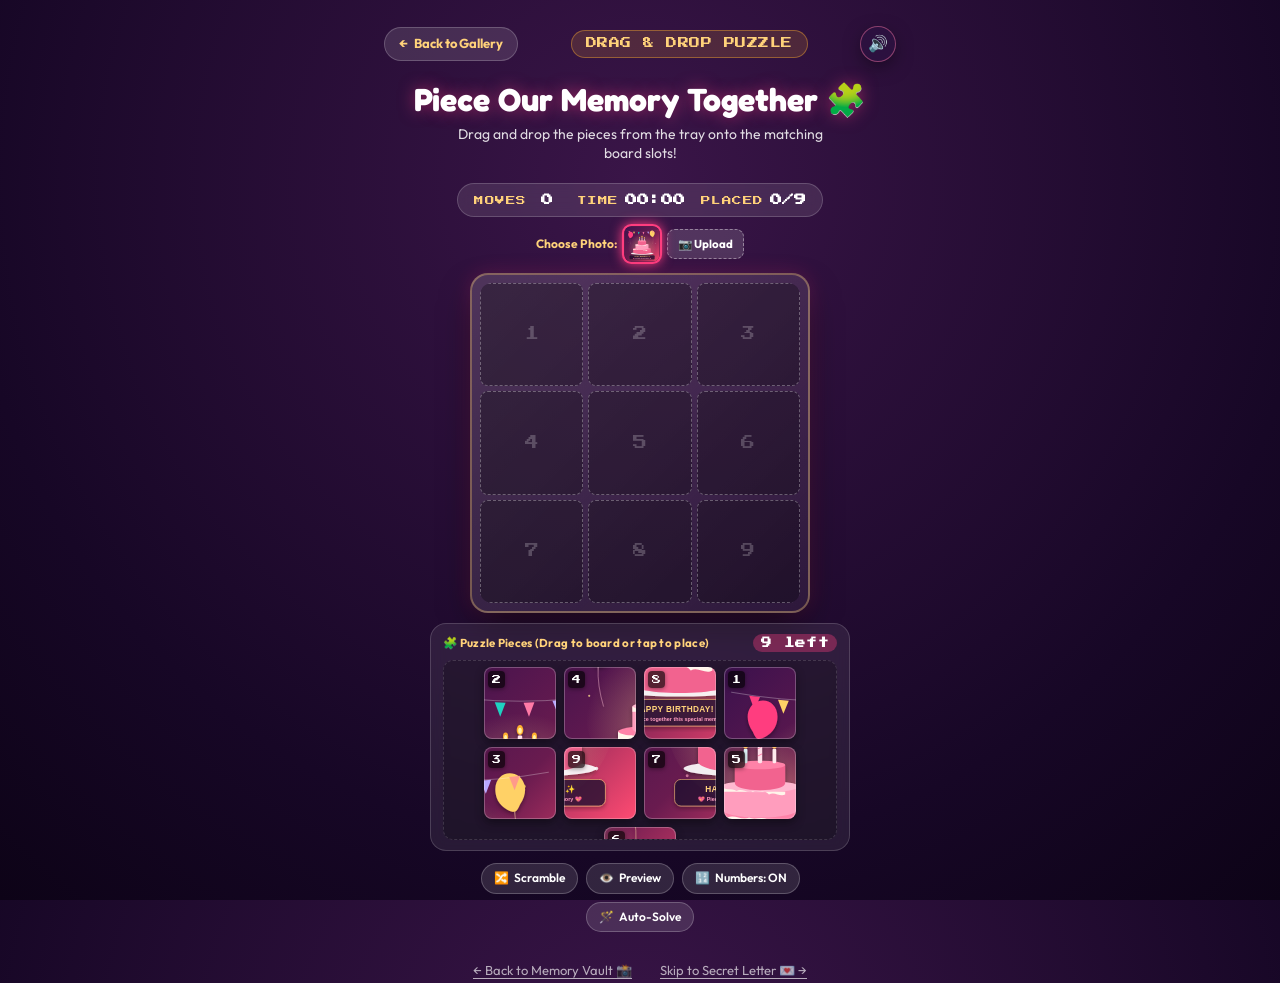
==== puzzle.html @ 76b765bf "Add dedicated separate screen and drag-and-drop puzzle mechanics" ====
<!DOCTYPE html>
<html lang="en">
<head>
<meta charset="utf-8">
<meta name="viewport" content="width=device-width, initial-scale=1, viewport-fit=cover">
<meta name="theme-color" content="#1b0b2e">
<title>Memory Photo Puzzle 🧩 · Birthday Arcade</title>
<link rel="preconnect" href="https://fonts.googleapis.com">
<link rel="preconnect" href="https://fonts.gstatic.com" crossorigin>
<link href="https://fonts.googleapis.com/css2?family=Fredoka:wght@500;600;700&family=Outfit:wght@400;500;600;700;800&family=Patrick+Hand&family=Press+Start+2P&display=swap" rel="stylesheet">
<link rel="stylesheet" href="style.css">
<style>
  body {
    overflow-y: auto !important;
    overflow-x: hidden;
    min-height: 100vh;
    min-height: 100dvh;
    display: flex;
    flex-direction: column;
    align-items: center;
    padding: 16px 12px 40px;
    background: radial-gradient(circle at 50% 20%, #3a1548 0%, #170726 70%, #0d0317 100%);
  }

  .puzzle-screen-header {
    width: 100%;
    max-width: 520px;
    display: flex;
    justify-content: space-between;
    align-items: center;
    padding: 10px 4px 16px;
  }

  .back-nav-pill {
    display: flex;
    align-items: center;
    gap: 6px;
    background: rgba(255, 255, 255, 0.12);
    border: 1px solid rgba(255, 255, 255, 0.2);
    border-radius: 99px;
    padding: 7px 14px;
    color: #ffd27a;
    font-size: 13px;
    font-weight: 700;
    text-decoration: none;
    transition: all 0.2s cubic-bezier(0.34, 1.56, 0.64, 1);
  }

  .back-nav-pill:hover {
    background: rgba(255, 61, 127, 0.3);
    border-color: #ff3d7f;
    transform: translateX(-3px);
  }

  .screen-title-badge {
    font-family: var(--arcade);
    font-size: 11px;
    color: #ffd27a;
    background: rgba(255, 176, 46, 0.15);
    border: 1px solid rgba(255, 176, 46, 0.4);
    padding: 6px 14px;
    border-radius: 99px;
    letter-spacing: 0.5px;
  }

  .puzzle-container-card {
    width: 100%;
    max-width: 480px;
    display: flex;
    flex-direction: column;
    align-items: center;
    text-align: center;
  }

  .puzzle-hero-heading {
    font-family: var(--fun);
    font-size: clamp(24px, 5.5vw, 32px);
    font-weight: 700;
    color: #fff;
    margin-bottom: 4px;
    text-shadow: 0 0 16px rgba(255, 61, 127, 0.5);
  }

  .puzzle-hero-sub {
    font-size: 14px;
    color: rgba(255, 255, 255, 0.85);
    margin-bottom: 14px;
    max-width: 380px;
  }

  .puzzle-nav-buttons-row {
    display: flex;
    gap: 12px;
    margin-top: 16px;
    flex-wrap: wrap;
    justify-content: center;
  }

  #confettiCanvas {
    position: fixed;
    inset: 0;
    pointer-events: none;
    z-index: 999;
  }
</style>
</head>
<body data-theme="night">

<canvas id="confettiCanvas"></canvas>

<!-- Separate Screen Header -->
<header class="puzzle-screen-header">
  <a href="index.html#memory" class="back-nav-pill">
    <span>←</span> Back to Gallery
  </a>
  <span class="screen-title-badge">DRAG & DROP PUZZLE</span>
  <button id="sfxToggleBtn" class="hud-btn" style="width:36px;height:36px;font-size:16px;">🔊</button>
</header>

<main class="puzzle-container-card">
  <h1 class="puzzle-hero-heading">Piece Our Memory Together 🧩</h1>
  <p class="puzzle-hero-sub">Drag and drop the pieces from the tray onto the matching board slots!</p>

  <!-- Puzzle Stats Bar -->
  <div class="puzzle-stats-bar">
    <div class="pstat-item">
      <span class="pstat-label">MOVES</span>
      <b class="pstat-val" id="puzzleMoves">0</b>
    </div>
    <div class="pstat-item">
      <span class="pstat-label">TIME</span>
      <b class="pstat-val" id="puzzleTimer">00:00</b>
    </div>
    <div class="pstat-item">
      <span class="pstat-label">PLACED</span>
      <b class="pstat-val" id="puzzleMatched">0/9</b>
    </div>
  </div>

  <!-- Photo Selector & Custom Upload -->
  <div class="puzzle-picker-container">
    <span class="picker-label">Choose Photo:</span>
    <div class="puzzle-thumb-list" id="puzzlePhotoList"></div>
    <label class="custom-photo-upload" title="Upload your own picture">
      <input type="file" id="puzzleCustomFile" accept="image/*" style="display:none;">
      <span>📷 Upload</span>
    </label>
  </div>

  <!-- Target Drop Board (3x3 grid) -->
  <div class="puzzle-board-wrap">
    <div class="drop-board" id="dropBoard"></div>

    <!-- Solved Celebration Overlay -->
    <div class="puzzle-solved-card hide" id="puzzleSolvedCard">
      <div class="solved-stars">✨ 🌟 💖 🌟 ✨</div>
      <h3 class="solved-heading">PUZZLE COMPLETED! 🏆</h3>
      <p class="solved-msg">You pieced together our sweetest memory!</p>
      <div class="solved-xp">+500 LOVE XP UNLOCKED ⭐</div>
      <a href="index.html#letter" class="cta" style="text-decoration:none;display:inline-block;">Open The Secret Letter 💌</a>
    </div>
  </div>

  <!-- Pieces Tray (Unplaced draggable pieces) -->
  <div class="puzzle-tray-container">
    <div class="puzzle-tray-header">
      <span>🧩 Puzzle Pieces (Drag to board or tap to place)</span>
      <span class="tray-counter" id="trayCounter">9 left</span>
    </div>
    <div class="pieces-tray" id="piecesTray"></div>
  </div>

  <!-- Puzzle Control Toolbar -->
  <div class="puzzle-tools-row">
    <button class="ptool-btn" id="puzzleShuffleBtn" title="Reset and scramble pieces">
      <span>🔀</span> Scramble
    </button>
    <button class="ptool-btn" id="puzzlePreviewBtn" title="Click to view completed photo">
      <span>👁️</span> Preview
    </button>
    <button class="ptool-btn" id="puzzleNumbersBtn" title="Toggle number guides">
      <span>🔢</span> Numbers: ON
    </button>
    <button class="ptool-btn" id="puzzleSolveBtn" title="Auto-solve puzzle">
      <span>🪄</span> Auto-Solve
    </button>
  </div>

  <!-- Reference Photo Modal -->
  <div class="puzzle-preview-modal hide" id="puzzlePreviewModal">
    <div class="preview-backdrop" id="previewBackdrop"></div>
    <div class="preview-dialog">
      <div class="preview-header">
        <h4>Complete Photo Preview 📸</h4>
        <button class="preview-close" id="previewCloseBtn">✕</button>
      </div>
      <div class="preview-img-container">
        <img id="puzzlePreviewImg" alt="Complete Memory">
      </div>
      <p class="preview-caption" id="puzzlePreviewCap">Our happy memory</p>
    </div>
  </div>

  <!-- Navigation Buttons -->
  <div class="puzzle-nav-buttons-row">
    <a href="index.html#memory" class="ghost-back-btn">← Back to Memory Vault 📸</a>
    <a href="index.html#letter" class="ghost-back-btn">Skip to Secret Letter 💌 →</a>
  </div>
</main>

<script>
/* =========================================================
   STANDALONE DRAG & DROP PHOTO PUZZLE ENGINE
   ========================================================= */
const S = id => document.getElementById(id);
const $$ = s => [...document.querySelectorAll(s)];

// Simple Web Audio Synthesizer
class SoundEngine {
  constructor() {
    this.ctx = null;
    this.muted = false;
  }
  init() {
    if (!this.ctx) {
      const AC = window.AudioContext || window.webkitAudioContext;
      if (AC) this.ctx = new AC();
    }
    if (this.ctx && this.ctx.state === 'suspended') this.ctx.resume();
  }
  play(fn) {
    if (this.muted) return;
    this.init();
    if (this.ctx) {
      try { fn(this.ctx); } catch (e) {}
    }
  }
  pop(rate = 1) {
    this.play(ctx => {
      const osc = ctx.createOscillator();
      const g = ctx.createGain();
      osc.type = 'sine';
      osc.frequency.setValueAtTime(320 * rate, ctx.currentTime);
      osc.frequency.exponentialRampToValueAtTime(140 * rate, ctx.currentTime + 0.08);
      g.gain.setValueAtTime(0.2, ctx.currentTime);
      g.gain.exponentialRampToValueAtTime(0.001, ctx.currentTime + 0.08);
      osc.connect(g); g.connect(ctx.destination);
      osc.start(); osc.stop(ctx.currentTime + 0.08);
    });
  }
  stamp() {
    this.play(ctx => {
      const osc = ctx.createOscillator();
      const g = ctx.createGain();
      osc.type = 'square';
      osc.frequency.setValueAtTime(240, ctx.currentTime);
      osc.frequency.exponentialRampToValueAtTime(50, ctx.currentTime + 0.07);
      g.gain.setValueAtTime(0.2, ctx.currentTime);
      g.gain.exponentialRampToValueAtTime(0.001, ctx.currentTime + 0.07);
      osc.connect(g); g.connect(ctx.destination);
      osc.start(); osc.stop(ctx.currentTime + 0.07);
    });
  }
  sparkle() {
    [523.25, 659.25, 783.99, 1046.50].forEach((f, i) => {
      setTimeout(() => {
        this.play(ctx => {
          const osc = ctx.createOscillator();
          const g = ctx.createGain();
          osc.type = 'sine';
          osc.frequency.setValueAtTime(f, ctx.currentTime);
          g.gain.setValueAtTime(0.12, ctx.currentTime);
          g.gain.exponentialRampToValueAtTime(0.001, ctx.currentTime + 0.12);
          osc.connect(g); g.connect(ctx.destination);
          osc.start(); osc.stop(ctx.currentTime + 0.12);
        });
      }, i * 40);
    });
  }
  fanfare() {
    [523.25, 659.25, 783.99, 1046.50, 1318.51, 1567.98].forEach((f, i) => {
      setTimeout(() => {
        this.play(ctx => {
          const osc = ctx.createOscillator();
          const g = ctx.createGain();
          osc.type = 'triangle';
          osc.frequency.setValueAtTime(f, ctx.currentTime);
          g.gain.setValueAtTime(0.25, ctx.currentTime);
          g.gain.exponentialRampToValueAtTime(0.001, ctx.currentTime + 0.22);
          osc.connect(g); g.connect(ctx.destination);
          osc.start(); osc.stop(ctx.currentTime + 0.22);
        });
      }, i * 65);
    });
  }
}
const sfx = new SoundEngine();

// Sound toggle
const sfxBtn = S('sfxToggleBtn');
if (sfxBtn) {
  sfxBtn.addEventListener('click', () => {
    sfx.muted = !sfx.muted;
    sfxBtn.textContent = sfx.muted ? '🔇' : '🔊';
    if (!sfx.muted) sfx.pop(1.2);
  });
}

// Confetti System
const cvs = S('confettiCanvas'), cctx = cvs.getContext('2d');
let conf = [];
function resizeCvs() { cvs.width = window.innerWidth; cvs.height = window.innerHeight; }
window.addEventListener('resize', resizeCvs); resizeCvs();

function rainConfetti(count = 70) {
  const colors = ['#ffd166', '#ff3d7f', '#ff7aa6', '#1fd1c1', '#ffffff', '#ff9ec0'];
  for (let i = 0; i < count; i++) {
    conf.push({
      x: Math.random() * cvs.width,
      y: -10 - Math.random() * 80,
      r: 4 + Math.random() * 6,
      c: colors[Math.floor(Math.random() * colors.length)],
      vx: (Math.random() - 0.5) * 4,
      vy: 2 + Math.random() * 5,
      rot: Math.random() * 360,
      vrot: (Math.random() - 0.5) * 8
    });
  }
}

function updateConfetti() {
  cctx.clearRect(0, 0, cvs.width, cvs.height);
  conf.forEach((p, i) => {
    p.x += p.vx;
    p.y += p.vy;
    p.rot += p.vrot;
    cctx.save();
    cctx.translate(p.x, p.y);
    cctx.rotate((p.rot * Math.PI) / 180);
    cctx.fillStyle = p.c;
    cctx.fillRect(-p.r / 2, -p.r / 2, p.r, p.r * 1.5);
    cctx.restore();
    if (p.y > cvs.height + 20) conf.splice(i, 1);
  });
  requestAnimationFrame(updateConfetti);
}
updateConfetti();

// Default Birthday Memory Artwork
function getCelebrationArtwork() {
  const svg = `<svg xmlns='http://www.w3.org/2000/svg' width='600' height='600' viewBox='0 0 600 600'>
    <defs>
      <linearGradient id='bgGrad' x1='0' y1='0' x2='1' y2='1'>
        <stop offset='0%' stop-color='#3b114d'/>
        <stop offset='50%' stop-color='#691b4f'/>
        <stop offset='100%' stop-color='#ff4b72'/>
      </linearGradient>
      <radialGradient id='cakeGlow' cx='50%' cy='60%' r='50%'>
        <stop offset='0%' stop-color='#ffe79a' stop-opacity='0.4'/>
        <stop offset='100%' stop-color='#ffe79a' stop-opacity='0'/>
      </radialGradient>
      <filter id='dropShadow' x='-20%' y='-20%' width='140%' height='140%'>
        <feDropShadow dx='0' dy='6' stdDeviation='6' flood-color='#000000' flood-opacity='0.4'/>
      </filter>
    </defs>
    <rect width='600' height='600' fill='url(#bgGrad)'/>
    <circle cx='300' cy='320' r='240' fill='url(#cakeGlow)'/>
    <circle cx='90' cy='90' r='5' fill='#fff' opacity='0.8'/>
    <circle cx='510' cy='110' r='6' fill='#ffd166' opacity='0.9'/>
    <circle cx='120' cy='480' r='4' fill='#ff9ec0' opacity='0.7'/>
    <circle cx='490' cy='460' r='5' fill='#fff' opacity='0.85'/>
    <circle cx='70' cy='280' r='3' fill='#ffe08a' opacity='0.75'/>
    <circle cx='530' cy='290' r='4' fill='#fff' opacity='0.8'/>
    <g filter='url(#dropShadow)'>
      <path d='M80 180c-25-35-15-75 15-85s65 15 50 65c-8 25-35 40-50 40-5 0-10-8-15-20z' fill='#ff3d7f'/>
      <path d='M95 200 Q92 250 110 310' stroke='#ffc2d4' stroke-width='2' fill='none' opacity='0.6'/>
      <path d='M500 160c25-35 15-75-15-85s-65 15-50 65c8 25 35 40 50 40 5 0 10-8 15-20z' fill='#ffd166'/>
      <path d='M485 180 Q495 240 480 300' stroke='#ffe8a3' stroke-width='2' fill='none' opacity='0.6'/>
    </g>
    <path d='M20 70 Q 300 120 580 70' stroke='rgba(255,255,255,0.4)' stroke-width='2' fill='none'/>
    <polygon points='70,80 100,83 85,120' fill='#ff3d7f'/>
    <polygon points='150,91 180,94 165,130' fill='#ffd166'/>
    <polygon points='230,98 260,99 245,138' fill='#1fd1c1'/>
    <polygon points='310,99 340,98 325,138' fill='#ff7aa6'/>
    <polygon points='390,94 420,91 405,130' fill='#b8a8ff'/>
    <polygon points='470,83 500,80 485,120' fill='#ff9a8a'/>
    <g filter='url(#dropShadow)' transform='translate(0, 30)'>
      <ellipse cx='300' cy='430' rx='190' ry='22' fill='#ffffff' opacity='0.9'/>
      <path d='M150 350 h300 v60 c0 18 -65 32 -150 32 s-150 -14 -150 -32 z' fill='#f2638f'/>
      <ellipse cx='300' cy='350' rx='150' ry='20' fill='#ff82a8'/>
      <path d='M150 350 c20 15 40 5 60 16 c20-10 40 10 60 0 c20 10 40-10 60 14 c20-12 40 12 60 0 v-10 H150 z' fill='#fff5ea'/>
      <path d='M190 280 h220 v60 c0 15 -50 26 -110 26 s-110 -11 -110 -26 z' fill='#ff9dbd'/>
      <ellipse cx='300' cy='280' rx='110' ry='16' fill='#ffb8d0'/>
      <path d='M190 280 c15 12 30 4 45 12 c15-8 30 8 45 0 c15 8 30-8 45 10 c15-10 30 8 45 0 v-8 H190 z' fill='#fff5ea'/>
      <path d='M230 220 h140 v50 c0 12 -30 20 -70 20 s-70 -8 -70 -20 z' fill='#f2638f'/>
      <ellipse cx='300' cy='220' rx='70' ry='12' fill='#ff82a8'/>
      <rect x='294' y='160' width='12' height='55' rx='4' fill='#ffe0ea'/>
      <path d='M294 175 l12 -6 M294 195 l12 -6' stroke='#ff5c92' stroke-width='2'/>
      <ellipse cx='300' cy='145' rx='9' ry='14' fill='#ffb02e'/>
      <ellipse cx='300' cy='147' rx='5' ry='8' fill='#fff3a8'/>
      <rect x='255' y='175' width='10' height='40' rx='3' fill='#e0f7fa'/>
      <ellipse cx='260' cy='163' rx='7' ry='11' fill='#ffb02e'/>
      <ellipse cx='260' cy='165' rx='4' ry='6' fill='#fff3a8'/>
      <rect x='335' y='175' width='10' height='40' rx='3' fill='#ffebee'/>
      <ellipse cx='340' cy='163' rx='7' ry='11' fill='#ffb02e'/>
      <ellipse cx='340' cy='165' rx='4' ry='6' fill='#fff3a8'/>
    </g>
    <rect x='85' y='490' width='430' height='74' rx='18' fill='#1b0b2e' opacity='0.78' stroke='#ffd27a' stroke-width='2' filter='url(#dropShadow)'/>
    <text x='300' y='525' font-family='sans-serif' font-weight='800' font-size='23' fill='#ffd27a' text-anchor='middle' letter-spacing='1'>HAPPY BIRTHDAY! ✨</text>
    <text x='300' y='550' font-family='sans-serif' font-weight='600' font-size='15' fill='#ff9ec0' text-anchor='middle'>💖 Piece together this special memory 💖</text>
  </svg>`;
  return 'data:image/svg+xml;utf8,' + encodeURIComponent(svg);
}

// Game State
let puzzleBoardState = Array(9).fill(null);
let trayPieces = [0, 1, 2, 3, 4, 5, 6, 7, 8];
let selectedPieceId = null;
let puzzleMoves = 0;
let puzzleTimerStart = null;
let puzzleTimerInterval = null;
let puzzleSolved = false;
let puzzleShowNumbers = true;
let puzzlePhotosList = [
  { src: getCelebrationArtwork(), caption: 'Happy Birthday Celebration ✨', label: 'Celebration' }
];
let puzzleCurrentIdx = 0;

function startTimer() {
  if (puzzleTimerStart !== null) return;
  puzzleTimerStart = Date.now();
  if (puzzleTimerInterval) clearInterval(puzzleTimerInterval);
  puzzleTimerInterval = setInterval(() => {
    if (puzzleSolved || !puzzleTimerStart) return;
    const sec = Math.floor((Date.now() - puzzleTimerStart) / 1000);
    const m = String(Math.floor(sec / 60)).padStart(2, '0');
    const s = String(sec % 60).padStart(2, '0');
    const timerEl = S('puzzleTimer');
    if (timerEl) timerEl.textContent = `${m}:${s}`;
  }, 1000);
}

function createPieceElement(pieceId, inSlot = false) {
  const curPhoto = puzzlePhotosList[puzzleCurrentIdx].src;
  const el = document.createElement('div');
  el.className = 'drag-piece' + (selectedPieceId === pieceId ? ' selected-piece' : '');
  el.dataset.pieceId = pieceId;
  el.setAttribute('tabindex', '0');

  const origRow = Math.floor(pieceId / 3);
  const origCol = pieceId % 3;
  const posX = origCol * 50;
  const posY = origRow * 50;

  el.style.backgroundImage = `url("${curPhoto}")`;
  el.style.backgroundSize = `300% 300%`;
  el.style.backgroundPosition = `${posX}% ${posY}%`;

  if (puzzleShowNumbers && !puzzleSolved) {
    const num = document.createElement('span');
    num.className = 'piece-num';
    num.textContent = pieceId + 1;
    el.appendChild(num);
  }

  attachDragEvents(el, pieceId);
  return el;
}

function renderDropBoard() {
  const board = S('dropBoard');
  if (!board) return;
  board.innerHTML = '';
  
  let placedCount = 0;
  for (let i = 0; i < 9; i++) {
    const slot = document.createElement('div');
    slot.className = 'drop-slot';
    slot.dataset.slotId = i;

    const ghost = document.createElement('span');
    ghost.className = 'slot-ghost-num';
    ghost.textContent = i + 1;
    slot.appendChild(ghost);

    const pieceId = puzzleBoardState[i];
    if (pieceId !== null) {
      placedCount++;
      const isMatched = pieceId === i;
      const pieceEl = createPieceElement(pieceId, true);
      if (isMatched) pieceEl.classList.add('is-matched');
      slot.appendChild(pieceEl);

      pieceEl.addEventListener('click', e => {
        if (puzzleSolved) return;
        e.stopPropagation();
        puzzleBoardState[i] = null;
        trayPieces.push(pieceId);
        puzzleMoves++;
        sfx.pop(1.1);
        renderViews();
      });
    }

    slot.addEventListener('click', () => {
      if (puzzleSolved || selectedPieceId === null) return;
      startTimer();
      const existing = puzzleBoardState[i];
      if (existing !== null) trayPieces.push(existing);
      
      const trayIdx = trayPieces.indexOf(selectedPieceId);
      if (trayIdx > -1) trayPieces.splice(trayIdx, 1);

      puzzleBoardState[i] = selectedPieceId;
      if (selectedPieceId === i) sfx.sparkle();
      else sfx.stamp();

      selectedPieceId = null;
      puzzleMoves++;
      renderViews();
      checkWin();
    });

    board.appendChild(slot);
  }

  const matchedEl = S('puzzleMatched');
  if (matchedEl) matchedEl.textContent = `${placedCount}/9`;

  const movesEl = S('puzzleMoves');
  if (movesEl) movesEl.textContent = puzzleMoves;
}

function renderPiecesTray() {
  const tray = S('piecesTray');
  if (!tray) return;
  tray.innerHTML = '';

  trayPieces.forEach(pieceId => {
    const pieceEl = createPieceElement(pieceId, false);
    pieceEl.addEventListener('click', e => {
      if (puzzleSolved) return;
      e.stopPropagation();
      selectedPieceId = (selectedPieceId === pieceId) ? null : pieceId;
      sfx.pop(1.2);
      renderViews();
    });
    tray.appendChild(pieceEl);
  });

  const trayCounter = S('trayCounter');
  if (trayCounter) {
    trayCounter.textContent = `${trayPieces.length} left`;
    trayCounter.style.background = trayPieces.length === 0 ? 'rgba(31,209,193,0.4)' : '';
  }
}

function renderViews() {
  renderDropBoard();
  renderPiecesTray();
}

// Drag & Drop Controller
let activeDrag = null;

function attachDragEvents(el, pieceId) {
  el.addEventListener('pointerdown', e => {
    if (puzzleSolved) return;
    if (e.button !== 0 && e.pointerType === 'mouse') return;
    startTimer();

    const parentSlot = el.closest('.drop-slot');
    const origin = parentSlot ? parseInt(parentSlot.dataset.slotId, 10) : 'tray';

    const rect = el.getBoundingClientRect();
    const offsetX = e.clientX - rect.left;
    const offsetY = e.clientY - rect.top;

    const ghost = el.cloneNode(true);
    ghost.className = 'floating-drag-ghost drag-piece';
    ghost.style.width = `${rect.width}px`;
    ghost.style.height = `${rect.height}px`;
    ghost.style.left = `${rect.left}px`;
    ghost.style.top = `${rect.top}px`;
    document.body.appendChild(ghost);

    el.classList.add('is-dragging');
    sfx.pop(1.2);

    activeDrag = { el, ghost, pieceId, origin, offsetX, offsetY };

    window.addEventListener('pointermove', onPointerMove, { passive: false });
    window.addEventListener('pointerup', onPointerUp);
    window.addEventListener('pointercancel', onPointerUp);
  });
}

function onPointerMove(e) {
  if (!activeDrag) return;
  e.preventDefault();
  const { ghost, offsetX, offsetY } = activeDrag;
  ghost.style.left = `${e.clientX - offsetX}px`;
  ghost.style.top = `${e.clientY - offsetY}px`;

  $$('.drop-slot, .pieces-tray').forEach(drop => drop.classList.remove('drag-over'));
  const under = document.elementFromPoint(e.clientX, e.clientY);
  const target = under ? under.closest('.drop-slot, .pieces-tray') : null;
  if (target) target.classList.add('drag-over');
}

function onPointerUp(e) {
  if (!activeDrag) return;
  window.removeEventListener('pointermove', onPointerMove);
  window.removeEventListener('pointerup', onPointerUp);
  window.removeEventListener('pointercancel', onPointerUp);

  const { el, ghost, pieceId, origin } = activeDrag;
  ghost.remove();
  el.classList.remove('is-dragging');
  $$('.drop-slot, .pieces-tray').forEach(drop => drop.classList.remove('drag-over'));

  const under = document.elementFromPoint(e.clientX, e.clientY);
  const targetSlot = under ? under.closest('.drop-slot') : null;
  const targetTray = under ? under.closest('.pieces-tray, .puzzle-tray-container') : null;

  if (targetSlot) {
    const targetId = parseInt(targetSlot.dataset.slotId, 10);
    const existing = puzzleBoardState[targetId];

    if (origin === 'tray') {
      const idx = trayPieces.indexOf(pieceId);
      if (idx > -1) trayPieces.splice(idx, 1);
      if (existing !== null) trayPieces.push(existing);
      puzzleBoardState[targetId] = pieceId;
    } else if (typeof origin === 'number') {
      puzzleBoardState[origin] = existing;
      puzzleBoardState[targetId] = pieceId;
    }

    puzzleMoves++;
    if (pieceId === targetId) sfx.sparkle();
    else sfx.stamp();

    renderViews();
    checkWin();
  } else if (targetTray && typeof origin === 'number') {
    puzzleBoardState[origin] = null;
    trayPieces.push(pieceId);
    puzzleMoves++;
    sfx.pop(1.1);
    renderViews();
  }

  activeDrag = null;
}

function checkWin() {
  if (trayPieces.length === 0 && puzzleBoardState.every((val, i) => val === i)) {
    triggerWin();
  }
}

function triggerWin() {
  puzzleSolved = true;
  if (puzzleTimerInterval) clearInterval(puzzleTimerInterval);
  puzzleTimerInterval = null;

  sfx.fanfare();
  rainConfetti(90);

  const board = S('dropBoard');
  if (board) board.classList.add('puzzle-solved-glow');

  const solvedCard = S('puzzleSolvedCard');
  if (solvedCard) solvedCard.classList.remove('hide');

  renderViews();
}

function initGame(photoIdx = 0) {
  puzzleCurrentIdx = photoIdx;
  puzzleSolved = false;
  selectedPieceId = null;
  puzzleMoves = 0;
  puzzleTimerStart = null;
  if (puzzleTimerInterval) clearInterval(puzzleTimerInterval);
  puzzleTimerInterval = null;

  const timerEl = S('puzzleTimer');
  if (timerEl) timerEl.textContent = '00:00';

  const board = S('dropBoard');
  if (board) board.classList.remove('puzzle-solved-glow');

  const solvedCard = S('puzzleSolvedCard');
  if (solvedCard) solvedCard.classList.add('hide');

  puzzleBoardState = Array(9).fill(null);
  trayPieces = [0, 1, 2, 3, 4, 5, 6, 7, 8];

  for (let i = trayPieces.length - 1; i > 0; i--) {
    const j = Math.floor(Math.random() * (i + 1));
    [trayPieces[i], trayPieces[j]] = [trayPieces[j], trayPieces[i]];
  }

  renderThumbnails();
  renderViews();
}

function renderThumbnails() {
  const container = S('puzzlePhotoList');
  if (!container) return;
  container.innerHTML = '';
  puzzlePhotosList.forEach((item, idx) => {
    const thumb = document.createElement('button');
    thumb.className = 'puzzle-thumb' + (idx === puzzleCurrentIdx ? ' active' : '');
    thumb.title = item.caption || item.label;
    thumb.innerHTML = `<img src="${item.src}" alt="${item.label}">`;
    thumb.onclick = () => {
      sfx.pop(1.4);
      initGame(idx);
    };
    container.appendChild(thumb);
  });
}

// Controls
S('puzzleShuffleBtn').onclick = () => { sfx.pop(1.3); initGame(puzzleCurrentIdx); };
S('puzzleNumbersBtn').onclick = () => {
  puzzleShowNumbers = !puzzleShowNumbers;
  S('puzzleNumbersBtn').innerHTML = `<span>🔢</span> Numbers: ${puzzleShowNumbers ? 'ON' : 'OFF'}`;
  sfx.pop(1.4);
  renderViews();
};
S('puzzleSolveBtn').onclick = () => {
  puzzleBoardState = [0, 1, 2, 3, 4, 5, 6, 7, 8];
  trayPieces = [];
  renderViews();
  triggerWin();
};

const previewModal = S('puzzlePreviewModal');
S('puzzlePreviewBtn').onclick = () => {
  sfx.sparkle();
  S('puzzlePreviewImg').src = puzzlePhotosList[puzzleCurrentIdx].src;
  S('puzzlePreviewCap').textContent = puzzlePhotosList[puzzleCurrentIdx].caption;
  previewModal.classList.remove('hide');
};
const hidePreview = () => previewModal.classList.add('hide');
S('previewCloseBtn').onclick = hidePreview;
S('previewBackdrop').onclick = hidePreview;

// Custom Upload
S('puzzleCustomFile').onchange = e => {
  const file = e.target.files && e.target.files[0];
  if (!file) return;
  const reader = new FileReader();
  reader.onload = ev => {
    puzzlePhotosList.push({
      src: ev.target.result,
      caption: 'Your Custom Photo 📸',
      label: 'Custom'
    });
    initGame(puzzlePhotosList.length - 1);
    sfx.sparkle();
  };
  reader.readAsDataURL(file);
};

// Start
initGame(0);
</script>
</body>
</html>
---- style.css ----
/* =========================================================
   BIRTHDAY SURPRISE ARCADE — Game Redesign Styles
   Cozy, romantic, game-feel aesthetic
   ========================================================= */
:root {
  --peach: #ffeede;
  --peach2: #ffdcc9;
  --pink: #ff3d7f;
  --pink2: #ff7aa6;
  --hot: #e8225f;
  --night: #1b0b2e;
  --purple: #3f1f63;
  --maroon: #6e1f3a;
  --orange: #ff6b35;
  --amber: #ffb02e;
  --gold: #ffc44d;
  --cream: #fff3dc;
  --ink: #4a1f2e;

  --ui: 'Outfit', system-ui, sans-serif;
  --fun: 'Fredoka', 'Outfit', system-ui, sans-serif;
  --hand: 'Patrick Hand', 'Comic Sans MS', cursive;
  --arcade: 'Press Start 2P', monospace, sans-serif;

  --safe-t: env(safe-area-inset-top, 0px);
  --safe-b: env(safe-area-inset-bottom, 0px);
}

* {
  box-sizing: border-box;
  margin: 0;
  padding: 0;
  -webkit-tap-highlight-color: transparent;
}

html, body {
  height: 100%;
}

body {
  font-family: var(--ui);
  font-size: 16px;
  line-height: 1.35;
  color: #fff;
  background: var(--night);
  overflow: hidden;
  -webkit-text-size-adjust: 100%;
  user-select: none;
  -webkit-user-select: none;
}

button {
  font: inherit;
  color: inherit;
  background: none;
  border: 0;
  cursor: pointer;
  touch-action: manipulation;
}

button:focus-visible {
  outline: 3px solid var(--amber);
  outline-offset: 3px;
}

img {
  display: block;
}

[hidden] {
  display: none !important;
}

.hide {
  display: none !important;
}

/* ---------- Night & Starry Backdrop ---------- */
#nightBg {
  position: fixed;
  inset: 0;
  opacity: 0;
  transition: opacity 1s cubic-bezier(0.16, 1, 0.3, 1);
  pointer-events: none;
  background:
    radial-gradient(75% 45% at 20% 15%, rgba(140, 80, 220, 0.6), transparent 70%),
    radial-gradient(80% 50% at 50% 105%, rgba(220, 60, 110, 0.6), transparent 70%),
    radial-gradient(55% 35% at 90% 45%, rgba(100, 60, 180, 0.5), transparent 70%),
    linear-gradient(#150726, #260d3d 55%, #3d1033);
}

body[data-theme="night"] #nightBg {
  opacity: 1;
}

#stars {
  position: absolute;
  inset: 0;
  overflow: hidden;
}

.star {
  position: absolute;
  border-radius: 50%;
  background: #fff;
  box-shadow: 0 0 6px rgba(255, 255, 255, 0.8);
  animation: tw var(--t, 3s) ease-in-out infinite;
}

@keyframes tw {
  0%, 100% { opacity: 0.15; transform: scale(0.8); }
  50% { opacity: 1; transform: scale(1.3); }
}

/* Ambient floating celestial sparkles */
#ambientDust {
  position: fixed;
  inset: 0;
  pointer-events: none;
  z-index: 5;
  overflow: hidden;
}

@keyframes floatMote {
  0% { transform: translateY(0) scale(0.9); opacity: 0.25; }
  50% { opacity: 0.75; }
  100% { transform: translateY(-35px) scale(1.15); opacity: 0.2; }
}

#confetti {
  position: fixed;
  inset: 0;
  width: 100%;
  height: 100%;
  pointer-events: none;
  z-index: 70;
}

/* =========================================================
   GAME HUD HEADER
   ========================================================= */
#gameHud {
  position: fixed;
  top: max(env(safe-area-inset-top, 0px), 8px);
  left: 8px;
  right: 8px;
  z-index: 50;
  display: flex;
  align-items: center;
  justify-content: space-between;
  gap: 8px;
  pointer-events: none;
}

.hud-left, .hud-right {
  display: flex;
  align-items: center;
  gap: 6px;
  pointer-events: auto;
}

.hud-badge {
  display: flex;
  align-items: center;
  gap: 5px;
  padding: 5px 11px;
  border-radius: 99px;
  background: rgba(255, 255, 255, 0.82);
  backdrop-filter: blur(14px);
  -webkit-backdrop-filter: blur(14px);
  border: 1.5px solid rgba(255, 255, 255, 0.9);
  box-shadow: 0 4px 16px -2px rgba(232, 34, 95, 0.18), inset 0 1px 0 #fff;
  color: var(--hot);
  font-weight: 700;
  font-size: 11.5px;
  letter-spacing: 0.03em;
  white-space: nowrap;
  transition: transform 0.2s cubic-bezier(0.34, 1.56, 0.64, 1);
}

body[data-theme="night"] .hud-badge {
  background: rgba(35, 14, 52, 0.82);
  border-color: rgba(255, 122, 166, 0.45);
  box-shadow: 0 4px 20px -2px rgba(0, 0, 0, 0.5), 0 0 12px rgba(255, 61, 127, 0.25);
  color: #ff9ec0;
}

.hud-badge:hover {
  transform: translateY(-1px);
}

.score-badge {
  color: #ff8e14;
  border-color: rgba(255, 176, 46, 0.55);
}

body[data-theme="night"] .score-badge {
  color: #ffd166;
  border-color: rgba(255, 209, 102, 0.45);
}

.score-unit {
  font-size: 9px;
  opacity: 0.85;
}

.hud-dots {
  display: flex;
  gap: 3px;
  padding: 5px 8px;
  border-radius: 99px;
  background: rgba(255, 255, 255, 0.7);
  backdrop-filter: blur(10px);
  -webkit-backdrop-filter: blur(10px);
  border: 1px solid rgba(255, 255, 255, 0.8);
}

body[data-theme="night"] .hud-dots {
  background: rgba(30, 10, 45, 0.7);
  border-color: rgba(255, 255, 255, 0.18);
}

.h-dot {
  font-size: 10px;
  color: rgba(180, 80, 110, 0.3);
  transition: all 0.3s cubic-bezier(0.34, 1.56, 0.64, 1);
}

body[data-theme="night"] .h-dot {
  color: rgba(255, 255, 255, 0.22);
}

.h-dot.active {
  color: var(--hot);
  transform: scale(1.25);
  text-shadow: 0 0 8px rgba(232, 34, 95, 0.65);
}

body[data-theme="night"] .h-dot.active {
  color: #ff5c92;
  text-shadow: 0 0 10px rgba(255, 92, 146, 0.85);
}

.hud-btn {
  width: 34px;
  height: 34px;
  border-radius: 50%;
  display: flex;
  align-items: center;
  justify-content: center;
  background: rgba(255, 255, 255, 0.85);
  backdrop-filter: blur(12px);
  -webkit-backdrop-filter: blur(12px);
  border: 1.5px solid rgba(255, 255, 255, 0.9);
  box-shadow: 0 4px 14px -2px rgba(0, 0, 0, 0.12);
  color: var(--hot);
  font-size: 13.5px;
  transition: all 0.2s cubic-bezier(0.34, 1.56, 0.64, 1);
}

body[data-theme="night"] .hud-btn {
  background: rgba(45, 18, 65, 0.8);
  border-color: rgba(255, 122, 166, 0.45);
  color: #ffb5d0;
  box-shadow: 0 6px 20px -4px rgba(0, 0, 0, 0.6);
}

.hud-btn:hover {
  transform: scale(1.1);
}

.hud-btn:active {
  transform: scale(0.92);
}

.hud-btn.muted {
  opacity: 0.6;
  filter: grayscale(0.8);
}

/* Floating RPG text / Score popups */
#floatingTextLayer {
  position: fixed;
  inset: 0;
  pointer-events: none;
  z-index: 65;
}

.floating-score {
  position: absolute;
  font-family: var(--fun);
  font-weight: 700;
  font-size: 20px;
  color: #ffd166;
  text-shadow: 0 2px 8px rgba(0, 0, 0, 0.4), 0 0 12px rgba(255, 209, 102, 0.8);
  animation: floatScore 1.2s cubic-bezier(0.2, 0.9, 0.3, 1) forwards;
  pointer-events: none;
  white-space: nowrap;
}

@keyframes floatScore {
  0% { opacity: 0; transform: translate(-50%, 0) scale(0.6); }
  20% { opacity: 1; transform: translate(-50%, -20px) scale(1.2); }
  100% { opacity: 0; transform: translate(-50%, -75px) scale(1); }
}

/* Screen shake for hits & bursts */
.screen-shake {
  animation: screenShake 0.45s cubic-bezier(0.36, 0.07, 0.19, 0.97) both;
}

@keyframes screenShake {
  10%, 90% { transform: translate3d(-2px, 0, 0); }
  20%, 80% { transform: translate3d(3px, 0, 0); }
  30%, 50%, 70% { transform: translate3d(-5px, 2px, 0); }
  40%, 60% { transform: translate3d(5px, -2px, 0); }
}

/* =========================================================
   SCENE ENGINE & BASE CONTAINERS
   ========================================================= */
.scene {
  position: fixed;
  inset: 0;
  display: flex;
  flex-direction: column;
  align-items: center;
  overflow-y: auto;
  overflow-x: hidden;
  -webkit-overflow-scrolling: touch;
  padding: calc(var(--safe-t) + 68px) 20px calc(var(--safe-b) + 32px);
  opacity: 0;
  visibility: hidden;
  pointer-events: none;
  transition: opacity 0.5s cubic-bezier(0.16, 1, 0.3, 1), visibility 0s 0.5s;
}

.scene.on {
  opacity: 1;
  visibility: visible;
  pointer-events: auto;
  transition: opacity 0.5s cubic-bezier(0.16, 1, 0.3, 1);
}

.scene.night {
  background: transparent;
}

.scene-header {
  display: flex;
  flex-direction: column;
  align-items: center;
  gap: 6px;
  z-index: 10;
  text-align: center;
}

.stage-tag {
  display: inline-flex;
  align-items: center;
  gap: 6px;
  padding: 4px 14px;
  border-radius: 99px;
  font-family: var(--fun);
  font-weight: 700;
  font-size: 11px;
  letter-spacing: 0.14em;
  text-transform: uppercase;
  color: var(--hot);
  background: rgba(255, 61, 127, 0.12);
  border: 1px solid rgba(255, 61, 127, 0.3);
  box-shadow: 0 2px 10px rgba(255, 61, 127, 0.15);
}

body[data-theme="night"] .stage-tag {
  color: #ff9ec0;
  background: rgba(255, 122, 166, 0.15);
  border-color: rgba(255, 122, 166, 0.35);
  box-shadow: 0 0 14px rgba(255, 122, 166, 0.2);
}

.inner {
  margin: auto;
  width: 100%;
  max-width: 440px;
  display: flex;
  flex-direction: column;
  align-items: center;
  text-align: center;
  gap: 14px;
  position: relative;
  z-index: 2;
}

.inner.wide {
  max-width: 520px;
}

.t-head {
  font-family: var(--fun);
  font-weight: 700;
  font-size: clamp(24px, 6.8vw, 32px);
  line-height: 1.15;
  color: #fff;
  text-shadow: 0 2px 14px rgba(0, 0, 0, 0.3);
}

.sub2 {
  font-size: 14px;
  color: #e6cdea;
  max-width: 36ch;
}

.hint {
  font-size: 13px;
  color: #e6cdea;
  opacity: 0.85;
}

.pulse {
  animation: pulse 1.8s ease-in-out infinite;
}

@keyframes pulse {
  50% { opacity: 0.35; transform: scale(0.97); }
}

/* Arcade action CTA buttons */
.cta, .game-action-btn {
  min-height: 52px;
  padding: 0 36px;
  border-radius: 99px;
  font-family: var(--fun);
  font-weight: 700;
  font-size: 17px;
  color: #fff;
  background: linear-gradient(135deg, #ff6b35, #ffb02e 55%, #ffa012);
  box-shadow: 0 12px 28px -6px rgba(255, 107, 53, 0.7), inset 0 1px 0 rgba(255, 255, 255, 0.5);
  transition: all 0.2s cubic-bezier(0.34, 1.56, 0.64, 1);
  display: inline-flex;
  align-items: center;
  justify-content: center;
  gap: 8px;
  cursor: pointer;
}

.cta:hover, .game-action-btn:hover {
  transform: translateY(-2px) scale(1.03);
  box-shadow: 0 16px 32px -6px rgba(255, 107, 53, 0.85), inset 0 1px 0 rgba(255, 255, 255, 0.7);
}

.cta:active, .game-action-btn:active {
  transform: scale(0.96);
}

.mini-cta {
  min-height: 42px;
  padding: 0 24px;
  font-size: 15px;
}

.pulse-glow {
  animation: pulseGlow 2s infinite alternate;
}

@keyframes pulseGlow {
  from { box-shadow: 0 10px 24px -6px rgba(255, 107, 53, 0.65); }
  to { box-shadow: 0 14px 34px -4px rgba(255, 176, 46, 0.9), 0 0 18px rgba(255, 176, 46, 0.5); }
}

.game-pill-btn {
  padding: 8px 18px;
  border-radius: 99px;
  font-family: var(--fun);
  font-weight: 600;
  font-size: 13px;
  color: #fff;
  background: rgba(255, 61, 127, 0.2);
  backdrop-filter: blur(8px);
  -webkit-backdrop-filter: blur(8px);
  border: 1.5px solid rgba(255, 61, 127, 0.45);
  box-shadow: 0 4px 14px rgba(255, 61, 127, 0.18);
  transition: all 0.2s cubic-bezier(0.34, 1.56, 0.64, 1);
}

.game-pill-btn:hover {
  background: rgba(255, 61, 127, 0.35);
  transform: scale(1.05);
}

.game-pill-btn:active {
  transform: scale(0.95);
}

/* =========================================================
   STAGE 1 · CUPID'S ARCHERY MINIGAME
   ========================================================= */
#s-bow {
  background:
    radial-gradient(65% 40% at 50% 28%, rgba(255, 100, 150, 0.35), transparent 75%),
    linear-gradient(#fff4ea, #ffe7db);
  touch-action: none;
  overflow: hidden;
  cursor: crosshair;
}

.cloud-layer {
  position: absolute;
  inset: 0;
  pointer-events: none;
  z-index: 1;
}

.cloud {
  position: absolute;
  border-radius: 99px;
  background: rgba(255, 255, 255, 0.45);
  filter: blur(14px);
  animation: floatCloud 24s ease-in-out infinite alternate;
}

.cloud.c1 { width: 240px; height: 90px; top: 14%; left: -40px; }
.cloud.c2 { width: 320px; height: 110px; top: 38%; right: -60px; animation-duration: 32s; }
.cloud.c3 { width: 200px; height: 80px; bottom: 18%; left: 20%; animation-duration: 28s; }

@keyframes floatCloud {
  from { transform: translateX(0); }
  to { transform: translateX(45px); }
}

.eyebrow-i {
  font-style: italic;
  font-weight: 500;
  font-size: clamp(16px, 4.6vw, 20px);
  color: #c45a72;
  letter-spacing: 0.03em;
}

.eyebrow-b {
  font-family: var(--fun);
  font-weight: 700;
  font-size: 13px;
  letter-spacing: 0.12em;
  text-transform: uppercase;
  color: #d77a8c;
  transition: opacity 0.3s;
  cursor: pointer;
}

/* Target Zone with concentric celestial rings */
.target-zone {
  position: absolute;
  left: 50%;
  top: 31%;
  transform: translate(-50%, -50%);
  width: min(44vw, 170px);
  aspect-ratio: 1;
  display: flex;
  align-items: center;
  justify-content: center;
  z-index: 4;
}

.target-rings {
  position: absolute;
  inset: 0;
  display: flex;
  align-items: center;
  justify-content: center;
  pointer-events: none;
}

.ring {
  position: absolute;
  border-radius: 50%;
  border: 1.5px dashed rgba(255, 92, 146, 0.35);
  animation: spinRing 30s linear infinite;
}

.ring.r1 { width: 85%; height: 85%; border-color: rgba(255, 92, 146, 0.45); }
.ring.r2 { width: 115%; height: 115%; border-color: rgba(255, 176, 46, 0.3); animation-direction: reverse; animation-duration: 40s; }
.ring.r3 { width: 145%; height: 145%; border-color: rgba(255, 92, 146, 0.2); animation-duration: 50s; }

@keyframes spinRing {
  to { transform: rotate(360deg); }
}

.target {
  position: relative;
  width: min(28vw, 115px);
  aspect-ratio: 1;
  filter: drop-shadow(0 14px 30px rgba(255, 60, 120, 0.55));
  animation: floatHeart 3.2s ease-in-out infinite;
  cursor: pointer;
  display: flex;
  align-items: center;
  justify-content: center;
}

.target svg {
  width: 100%;
  height: 100%;
  display: block;
}

.bullseye-label {
  position: absolute;
  bottom: -22px;
  padding: 2px 8px;
  border-radius: 99px;
  background: rgba(255, 255, 255, 0.85);
  font-family: var(--fun);
  font-weight: 700;
  font-size: 10px;
  color: var(--hot);
  border: 1px solid rgba(255, 61, 127, 0.4);
  box-shadow: 0 2px 6px rgba(0, 0, 0, 0.1);
  letter-spacing: 0.08em;
}

@keyframes floatHeart {
  0%, 100% { transform: translateY(0) scale(1); }
  50% { transform: translateY(-8px) scale(1.03); }
}

.target.hit {
  animation: heartHit 0.65s cubic-bezier(0.18, 0.89, 0.32, 1.28) forwards;
}

@keyframes heartHit {
  0% { transform: scale(1); }
  25% { transform: scale(1.4) rotate(-8deg); filter: drop-shadow(0 0 35px #ff3d7f); }
  50% { transform: scale(0.9) rotate(4deg); }
  100% { transform: scale(1.2); opacity: 0; }
}

.bow-layer {
  position: absolute;
  inset: 0;
  width: 100%;
  height: 100%;
  pointer-events: none;
  overflow: visible;
  z-index: 5;
}

.bow-controls {
  position: absolute;
  bottom: calc(var(--safe-b) + 3%);
  left: 0;
  right: 0;
  display: flex;
  flex-direction: column;
  align-items: center;
  gap: 8px;
  padding: 0 16px;
  z-index: 10;
}

.eyebrow-b {
  font-family: var(--fun);
  font-weight: 700;
  font-size: clamp(10.5px, 3.2vw, 13px);
  letter-spacing: 0.08em;
  text-transform: uppercase;
  color: #d77a8c;
  transition: opacity 0.3s;
  cursor: pointer;
  text-align: center;
  max-width: 90vw;
}

.power-bar-wrap {
  width: min(150px, 45vw);
  height: 8px;
  border-radius: 99px;
  background: rgba(215, 122, 140, 0.25);
  border: 1px solid rgba(215, 122, 140, 0.45);
  overflow: hidden;
  box-shadow: inset 0 1px 3px rgba(0, 0, 0, 0.1);
}

.power-fill {
  height: 100%;
  width: 0%;
  background: linear-gradient(90deg, #ff9ec0, #ff3d7f, #ffb02e);
  border-radius: 99px;
  transition: width 0.05s ease-out;
}

/* =========================================================
   STAGE 2 · WISH UPON A STAR
   ========================================================= */
#s-wish {
  background: #11000b;
  padding: 0;
  justify-content: center;
}

.band {
  position: relative;
  width: 100%;
  height: 100%;
  display: flex;
  align-items: center;
  justify-content: center;
  overflow: hidden;
  background:
    radial-gradient(55% 40% at 15% 10%, rgba(255, 140, 190, 0.75), transparent 70%),
    radial-gradient(65% 45% at 95% 100%, rgba(255, 80, 150, 0.6), transparent 70%),
    linear-gradient(160deg, #ff2d6f, #e8105a 55%, #b50742);
}

.scene.live .band {
  animation: letterbox 1s 1.2s cubic-bezier(0.16, 1, 0.3, 1) forwards;
}

@keyframes letterbox {
  to { height: 68%; }
}

.grid {
  position: absolute;
  inset: 0;
  background:
    linear-gradient(rgba(255, 255, 255, 0.08) 1px, transparent 1px) 0 0/34px 34px,
    linear-gradient(90deg, rgba(255, 255, 255, 0.08) 1px, transparent 1px) 0 0/34px 34px;
}

/* Wish Catching Falling Stars */
.wish-stars-container {
  position: absolute;
  inset: 0;
  pointer-events: auto;
  z-index: 3;
}

.wish-star {
  position: absolute;
  width: 32px;
  height: 32px;
  display: flex;
  align-items: center;
  justify-content: center;
  font-size: 22px;
  cursor: pointer;
  filter: drop-shadow(0 0 10px #ffd166);
  animation: fallWishStar linear forwards;
}

@keyframes fallWishStar {
  0% { transform: translateY(-50px) rotate(0deg); opacity: 0; }
  10% { opacity: 1; }
  90% { opacity: 1; }
  100% { transform: translateY(105vh) rotate(360deg); opacity: 0; }
}

.band-in {
  position: relative;
  text-align: center;
  display: flex;
  flex-direction: column;
  align-items: center;
  gap: 10px;
  padding: 0 20px;
  z-index: 4;
}

.mini-tag {
  color: #ffe6f0;
  background: rgba(255, 255, 255, 0.2);
  border-color: rgba(255, 255, 255, 0.4);
}

.mini {
  font-style: italic;
  font-size: clamp(14px, 3.8vw, 17px);
  color: #ffd5e2;
  letter-spacing: 0.03em;
  opacity: 0;
}

.scene.live .mini {
  animation: fadeUp 0.8s 0.2s ease forwards;
}

.hb {
  font-family: var(--fun);
  font-weight: 700;
  font-size: clamp(52px, 16vw, 88px);
  line-height: 0.98;
  color: #fff;
  text-shadow: 0 6px 28px rgba(120, 0, 40, 0.4), 0 0 35px rgba(255, 255, 255, 0.5);
  opacity: 0;
}

.scene.live .hb {
  animation: fadeUp 0.9s 1.4s cubic-bezier(0.3, 1.4, 0.5, 1) forwards;
}

.squig {
  width: min(46vw, 190px);
  height: 14px;
  overflow: visible;
}

.squig path {
  fill: none;
  stroke: var(--gold);
  stroke-width: 3.5;
  stroke-linecap: round;
  stroke-dasharray: 1;
  stroke-dashoffset: 1;
}

.scene.live .squig path {
  animation: draw 1s 2s ease forwards;
}

.to {
  font-size: clamp(14px, 4vw, 17px);
  color: #ffe3ec;
  opacity: 0;
  margin-top: 4px;
}

.scene.live .to {
  animation: fadeUp 0.8s 2.4s ease forwards;
}

.scene.live .band-in button {
  opacity: 0;
  animation: fadeUp 0.8s 2.8s ease forwards;
}

@keyframes fadeUp {
  from { opacity: 0; transform: translateY(16px); }
  to { opacity: 1; transform: none; }
}

@keyframes draw {
  to { stroke-dashoffset: 0; }
}

/* =========================================================
   STAGE 3 · BLOSSOM GARDEN (HEART TREE)
   ========================================================= */
#s-tree {
  background:
    radial-gradient(70% 45% at 50% 26%, #fff9ee, transparent 75%),
    linear-gradient(#ffe9d6, #ffe2d2);
  overflow: hidden;
  padding-top: calc(var(--safe-t) + 64px);
}

.garden-counter {
  font-family: var(--fun);
  font-weight: 700;
  font-size: 13px;
  color: #b0566a;
  background: rgba(255, 255, 255, 0.65);
  padding: 4px 14px;
  border-radius: 99px;
  border: 1px solid rgba(255, 61, 127, 0.25);
  box-shadow: 0 4px 12px rgba(255, 61, 127, 0.1);
}

.rays {
  position: absolute;
  left: -50%;
  top: -30%;
  width: 200%;
  height: 90%;
  opacity: 0.7;
  background: repeating-conic-gradient(from 0deg at 50% 52%, rgba(255, 255, 255, 0.75) 0 5deg, transparent 5deg 15deg);
  -webkit-mask-image: radial-gradient(closest-side, #000 15%, transparent 75%);
  mask-image: radial-gradient(closest-side, #000 15%, transparent 75%);
  animation: slow 60s linear infinite;
  pointer-events: none;
}

@keyframes slow {
  to { transform: rotate(360deg); }
}

.floaters {
  position: absolute;
  inset: 0;
  overflow: hidden;
  pointer-events: auto;
  z-index: 2;
}

.fl {
  position: absolute;
  bottom: -30px;
  opacity: 0;
  cursor: pointer;
  animation: rise linear forwards;
}

@keyframes rise {
  0% { transform: translate(0, 0) rotate(0); opacity: 0; }
  10% { opacity: 0.85; }
  100% { transform: translate(28px, -115vh) rotate(25deg); opacity: 0; }
}

.tree {
  position: absolute;
  left: 50%;
  bottom: 12%;
  width: min(94vw, 440px);
  height: min(65vh, 560px);
  height: min(65dvh, 560px);
  transform: translateX(-50%);
  z-index: 3;
  pointer-events: none;
}

.tree svg {
  position: absolute;
  inset: 0;
  width: 100%;
  height: 100%;
  cursor: pointer;
  pointer-events: auto;
}

.tree path {
  stroke-dasharray: 1;
  stroke-dashoffset: 1;
}

.scene.live .tree path {
  animation: draw 1.5s ease-out forwards;
  animation-delay: var(--d, 0s);
}

#canopy {
  position: absolute;
  left: 3%;
  top: 0;
  width: 94%;
  height: 52%;
  pointer-events: auto;
}

#canopy i {
  position: absolute;
  font-style: normal;
  line-height: 1;
  transform: translate(-50%, -50%) scale(0);
  cursor: pointer;
  transition: transform 0.2s cubic-bezier(0.34, 1.56, 0.64, 1);
}

#canopy i:hover {
  transform: translate(-50%, -50%) scale(1.4);
}

.scene.on #canopy i, #s-tree.live #canopy i {
  animation: popBloom 0.5s cubic-bezier(0.3, 1.6, 0.5, 1) forwards;
}

@keyframes popBloom {
  to { transform: translate(-50%, -50%) scale(1); }
}

.bd-card {
  position: absolute;
  left: 12px;
  right: 12px;
  margin-inline: auto;
  bottom: calc(var(--safe-b) + 68px);
  width: min(94vw, 440px);
  z-index: 5;
  padding: 12px 16px;
  border-radius: 16px;
  text-align: center;
  display: flex;
  flex-direction: column;
  align-items: center;
  gap: 3px;
  background: rgba(255, 255, 255, 0.82);
  backdrop-filter: blur(14px);
  -webkit-backdrop-filter: blur(14px);
  border: 1.5px solid rgba(255, 255, 255, 0.9);
  box-shadow: 0 10px 24px -6px rgba(180, 50, 90, 0.22);
  opacity: 0;
}

.scene.live .bd-card {
  animation: fadeUp 0.8s 1.8s ease forwards;
}

.bd-card small {
  font-style: italic;
  font-size: 12px;
  color: #b0566a;
}

.bd-card b {
  font-family: var(--fun);
  font-weight: 700;
  font-size: clamp(20px, 6vw, 26px);
  line-height: 1.15;
  color: var(--hot);
  text-shadow: 0 2px 0 #fff, 0 4px 14px rgba(255, 60, 120, 0.35);
}

.bd-card .late {
  font-size: 12px;
  color: #a8707c;
  opacity: 0;
}

.scene.live .bd-card .late {
  animation: fadeUp 0.6s 2.4s ease forwards;
}

.garden-actions {
  position: absolute;
  bottom: calc(var(--safe-b) + 12px);
  left: 8px;
  right: 8px;
  display: flex;
  justify-content: center;
  align-items: center;
  gap: 10px;
  flex-wrap: wrap;
  z-index: 6;
}

/* =========================================================
   STAGE 4 · CAKE BAKERY & CANDLE BLOW GAME
   ========================================================= */
.topping-bar {
  display: flex;
  align-items: center;
  justify-content: center;
  gap: 8px;
  flex-wrap: wrap;
  padding: 8px 14px;
  border-radius: 99px;
  background: rgba(255, 255, 255, 0.1);
  backdrop-filter: blur(10px);
  border: 1px solid rgba(255, 255, 255, 0.15);
}

.topping-title {
  font-size: 12px;
  color: #ff9ec0;
  font-weight: 600;
}

.top-btn {
  padding: 5px 12px;
  border-radius: 99px;
  font-size: 12px;
  font-weight: 600;
  background: rgba(255, 255, 255, 0.18);
  border: 1px solid rgba(255, 255, 255, 0.3);
  color: #fff;
  transition: all 0.2s cubic-bezier(0.34, 1.56, 0.64, 1);
}

.top-btn:hover {
  background: rgba(255, 61, 127, 0.4);
  transform: scale(1.08);
}

.top-btn:active {
  transform: scale(0.92);
}

.cake-wrapper {
  position: relative;
  display: flex;
  align-items: center;
  justify-content: center;
  cursor: pointer;
}

.cake {
  width: min(74vw, 300px);
  height: auto;
  overflow: visible;
  margin-top: 10px;
}

.cake .plate {
  stroke-dasharray: 240;
  stroke-dashoffset: 240;
}

.scene.live .cake .plate {
  animation: draw240 0.6s 0.2s ease forwards;
}

@keyframes draw240 {
  to { stroke-dashoffset: 0; }
}

.cake .cl, .cake .candle {
  transform: translateY(-320px);
  opacity: 0;
}

.scene.live .cake .cl, .scene.live .cake .candle {
  animation: drop 0.6s var(--d) cubic-bezier(0.4, 1.3, 0.5, 1) forwards;
}

@keyframes drop {
  0% { transform: translateY(-320px); opacity: 1; }
  100% { transform: translateY(0); opacity: 1; }
}

.cake .frost {
  transform-origin: 50% 100%;
  transform: scaleY(0);
  opacity: 0;
}

.scene.live .cake .frost {
  animation: frost 0.6s var(--d) ease forwards;
}

@keyframes frost {
  to { transform: scaleY(1); opacity: 1; }
}

.flame {
  transform-box: fill-box;
  transform-origin: 50% 100%;
  animation: flick 0.5s ease-in-out infinite alternate;
}

@keyframes flick {
  from { transform: scale(1, 1) rotate(-3deg); }
  to { transform: scale(0.9, 1.12) rotate(3deg); }
}

.candle-flame {
  transition: opacity 0.35s ease, transform 0.35s cubic-bezier(0.18, 0.89, 0.32, 1.28);
  transform-origin: 130px 42px;
}

.candle-flame.out {
  opacity: 0 !important;
  transform: scale(0) translateY(-20px) !important;
  pointer-events: none;
}

.candle-flame.out .flame {
  animation: none !important;
}

.greet {
  font-family: var(--hand);
  font-size: clamp(26px, 8.2vw, 36px);
  color: #ffa51f;
  min-height: 1.3em;
  line-height: 1.2;
  text-shadow: 0 2px 14px rgba(255, 165, 31, 0.35);
}

.status {
  font-size: 14px;
  color: #e6cdea;
}

.cake-controls {
  display: flex;
  flex-direction: column;
  align-items: center;
  gap: 10px;
}

.blow-btn {
  background: linear-gradient(135deg, #1fd1c1, #00b4d8);
  box-shadow: 0 10px 24px -6px rgba(0, 180, 216, 0.6);
}

/* =========================================================
   STAGE 5 · BALLOON CARNIVAL ARCADE
   ========================================================= */
.arcade-stats-bar {
  display: flex;
  align-items: center;
  gap: 14px;
  font-family: var(--fun);
  font-size: 13px;
  color: #ffd166;
  background: rgba(255, 255, 255, 0.12);
  padding: 4px 16px;
  border-radius: 99px;
  border: 1px solid rgba(255, 209, 102, 0.3);
}

.combo-pill {
  color: #ff5a4a;
  font-weight: 700;
  text-shadow: 0 0 10px rgba(255, 90, 74, 0.5);
  animation: pulse 1s infinite alternate;
}

.sky {
  position: relative;
  width: 100%;
  height: clamp(230px, 38dvh, 340px);
  transition: height 0.7s ease, opacity 0.5s, margin 0.7s;
}

.sky.gone {
  height: 0;
  opacity: 0;
  margin: -10px 0;
  overflow: hidden;
}

.balloon {
  position: absolute;
  width: var(--w, 66px);
  height: calc(var(--w, 66px) * 1.25);
  left: var(--x);
  top: var(--y);
  border-radius: 50% 50% 48% 48% / 58% 58% 42% 42%;
  background:
    radial-gradient(circle at 34% 28%, rgba(255, 255, 255, 0.75) 0 8%, transparent 22%),
    radial-gradient(circle at 50% 60%, var(--c1), var(--c2));
  box-shadow: inset -6px -8px 14px rgba(0, 0, 0, 0.22), 0 12px 24px -6px rgba(0, 0, 0, 0.4);
  animation: bob 3.4s ease-in-out var(--dl, 0s) infinite;
  touch-action: manipulation;
  cursor: pointer;
  transition: transform 0.15s ease;
}

.balloon:hover {
  transform: scale(1.1);
}

.balloon::before {
  content: "";
  position: absolute;
  left: 50%;
  bottom: -5px;
  width: 10px;
  height: 8px;
  background: var(--c2);
  transform: translateX(-50%);
  clip-path: polygon(50% 0, 100% 100%, 0 100%);
}

.balloon::after {
  content: "";
  position: absolute;
  left: 50%;
  top: 100%;
  width: 1.5px;
  height: calc(var(--w, 66px) * 0.9);
  background: linear-gradient(rgba(255, 255, 255, 0.65), transparent);
  transform: translateX(-50%);
}

.balloon::before, .balloon::after {
  pointer-events: none;
}

@keyframes bob {
  50% { transform: translateY(-14px) rotate(2.5deg); }
}

.balloon.pop {
  animation: popB 0.25s ease forwards;
  pointer-events: none;
}

@keyframes popB {
  to { transform: scale(1.6); opacity: 0; }
}

.reason-list {
  width: 100%;
  display: flex;
  flex-direction: column;
  gap: 12px;
  text-align: left;
}

.rcard {
  position: relative;
  padding: 14px 44px 14px 16px;
  border-radius: 18px;
  background: rgba(38, 12, 45, 0.75);
  backdrop-filter: blur(12px);
  border: 2px solid var(--nc);
  box-shadow: 0 0 24px -6px var(--nc), inset 0 0 18px -10px var(--nc);
  animation: cardIn 0.5s cubic-bezier(0.3, 1.3, 0.5, 1) both;
}

@keyframes cardIn {
  from { opacity: 0; transform: translateY(20px) scale(0.95); }
}

.rbadge {
  display: inline-block;
  padding: 3px 12px;
  border-radius: 99px;
  font-family: var(--fun);
  font-size: 11px;
  font-weight: 700;
  letter-spacing: 0.12em;
  color: #ffb347;
  background: rgba(255, 160, 60, 0.2);
  border: 1px solid rgba(255, 160, 60, 0.5);
  margin-bottom: 6px;
}

.rcard p {
  font-weight: 700;
  font-size: 16px;
  line-height: 1.35;
}

.rcard .sp {
  position: absolute;
  right: 16px;
  top: 50%;
  transform: translateY(-50%);
  font-size: 18px;
}

.thousand {
  color: var(--gold);
  font-weight: 600;
  font-style: italic;
  margin-top: 6px;
}

/* =========================================================
   STAGE 6 · MEMORY VAULT & STICKER STUDIO
   ========================================================= */
.sticker-palette {
  display: flex;
  align-items: center;
  justify-content: center;
  gap: 10px;
  padding: 8px 16px;
  border-radius: 99px;
  background: rgba(255, 255, 255, 0.12);
  backdrop-filter: blur(10px);
  border: 1px solid rgba(255, 255, 255, 0.2);
  margin-bottom: -8px;
}

.palette-label {
  font-size: 12px;
  color: #ffc94d;
  font-weight: 700;
}

.stamp-chip {
  width: 34px;
  height: 34px;
  border-radius: 50%;
  display: flex;
  align-items: center;
  justify-content: center;
  font-size: 18px;
  background: rgba(255, 255, 255, 0.15);
  border: 1.5px solid transparent;
  transition: all 0.2s cubic-bezier(0.34, 1.56, 0.64, 1);
}

.stamp-chip:hover {
  transform: scale(1.18);
}

.stamp-chip.active {
  background: rgba(255, 61, 127, 0.4);
  border-color: #ff3d7f;
  transform: scale(1.22);
  box-shadow: 0 0 12px #ff3d7f;
}

.lights {
  position: relative;
  width: min(100vw, 520px);
  height: 14px;
  margin-top: 14px;
  margin-bottom: -6px;
  z-index: 3;
  background: radial-gradient(circle, #ffd27a 0 2.4px, rgba(255, 210, 122, 0.35) 3.5px, transparent 6px) 0 50%/20px 14px repeat-x;
  animation: glow 2.6s ease-in-out infinite;
}

.lights::before {
  content: "";
  position: absolute;
  left: 0;
  right: 0;
  top: 50%;
  height: 1px;
  background: rgba(255, 210, 122, 0.45);
}

@keyframes glow {
  50% { filter: brightness(1.5); }
}

.rail {
  display: flex;
  gap: 16px;
  overflow-x: auto;
  scroll-snap-type: x mandatory;
  -webkit-overflow-scrolling: touch;
  width: min(100vw, 520px);
  padding: 22px 14% 18px;
  scrollbar-width: none;
  cursor: grab;
  user-select: none;
  -webkit-user-select: none;
}

.rail:active {
  cursor: grabbing;
}

.rail::-webkit-scrollbar {
  display: none;
}

.pitem {
  flex: 0 0 74%;
  scroll-snap-align: center;
  position: relative;
  transition: transform 0.35s cubic-bezier(0.34, 1.56, 0.64, 1), opacity 0.35s ease;
  transform: scale(0.9);
  opacity: 0.75;
  cursor: pointer;
}

.pitem.on {
  transform: scale(1);
  opacity: 1;
}

.pol {
  position: relative;
  background: #faf3e3;
  padding: 12px 12px 44px;
  border-radius: 6px;
  box-shadow: 0 20px 35px -12px rgba(0, 0, 0, 0.65);
  transform: rotate(var(--r));
  transition: transform 0.25s ease;
}

.pol:hover {
  transform: rotate(0deg) translateY(-4px);
}

.pol img {
  width: 100%;
  aspect-ratio: 4/5;
  object-fit: cover;
  background: #e8dcc4;
  pointer-events: none;
  border-radius: 2px;
}

.pol .cap {
  position: absolute;
  left: 0;
  right: 0;
  bottom: 10px;
  text-align: center;
  font-family: var(--hand);
  font-size: 22px;
  color: #5a4a3a;
  pointer-events: none;
}

.pin {
  position: absolute;
  left: 50%;
  top: -14px;
  width: 14px;
  height: 30px;
  transform: translateX(-50%);
  border-radius: 3px;
  background: linear-gradient(90deg, #c58a4a, #e8b878 50%, #b57a3a);
  box-shadow: 0 3px 5px rgba(0, 0, 0, 0.4);
  z-index: 2;
  pointer-events: none;
}

.pin::after {
  content: "";
  position: absolute;
  left: 5px;
  top: 6px;
  width: 4px;
  height: 18px;
  background: rgba(0, 0, 0, 0.25);
  border-radius: 2px;
}

/* Stamped stickers on polaroids */
.stamped-badge {
  position: absolute;
  font-size: 28px;
  filter: drop-shadow(0 2px 4px rgba(0, 0, 0, 0.3));
  pointer-events: none;
  animation: stampPop 0.3s cubic-bezier(0.34, 1.56, 0.64, 1) forwards;
}

@keyframes stampPop {
  0% { transform: scale(2.2) rotate(15deg); opacity: 0; }
  100% { transform: scale(1) rotate(var(--rot, 0deg)); opacity: 1; }
}

.pdots {
  display: flex;
  gap: 8px;
  margin: 2px 0 8px;
}

.pdots i {
  width: 10px;
  height: 10px;
  border-radius: 50%;
  background: rgba(255, 255, 255, 0.3);
  transition: all 0.3s cubic-bezier(0.34, 1.56, 0.64, 1);
  cursor: pointer;
}

.pdots i.on {
  background: var(--amber);
  transform: scale(1.4);
  box-shadow: 0 0 8px var(--amber);
}

/* Callout banner right next to Gallery */
.gallery-puzzle-callout {
  display: flex;
  align-items: center;
  gap: 12px;
  width: min(92vw, 420px);
  margin: 12px auto 6px;
  padding: 10px 14px;
  background: linear-gradient(135deg, rgba(255, 61, 127, 0.18), rgba(255, 176, 46, 0.16));
  border: 1px solid rgba(255, 196, 77, 0.35);
  border-radius: 14px;
  backdrop-filter: blur(8px);
  box-shadow: 0 4px 18px rgba(0, 0, 0, 0.25);
  text-align: left;
}

.g-callout-icon {
  font-size: 28px;
  flex-shrink: 0;
  animation: pulseTile 2s infinite ease-in-out;
}

.g-callout-info {
  display: flex;
  flex-direction: column;
  flex: 1;
}

.g-callout-title {
  font-family: var(--fun);
  font-size: 14.5px;
  font-weight: 700;
  color: #ffe699;
  letter-spacing: 0.3px;
}

.g-callout-desc {
  font-size: 12px;
  color: rgba(255, 255, 255, 0.85);
  line-height: 1.25;
}

.g-callout-btn {
  flex-shrink: 0;
  background: linear-gradient(135deg, #ff3d7f, #ff7aa6);
  color: #fff;
  font-weight: 700;
  font-size: 12.5px;
  padding: 7px 12px;
  border-radius: 99px;
  box-shadow: 0 3px 10px rgba(255, 61, 127, 0.4);
  transition: transform 0.2s cubic-bezier(0.34, 1.56, 0.64, 1);
}

.g-callout-btn:hover {
  transform: scale(1.08);
}

.scene-nav-actions {
  display: flex;
  flex-direction: column;
  align-items: center;
  gap: 8px;
  margin-top: 6px;
}

.ghost-skip-btn, .ghost-back-btn {
  background: none;
  border: none;
  color: rgba(255, 255, 255, 0.65);
  font-size: 13px;
  text-decoration: underline;
  text-underline-offset: 3px;
  cursor: pointer;
  transition: color 0.2s, transform 0.2s;
  padding: 4px 8px;
}

.ghost-skip-btn:hover, .ghost-back-btn:hover {
  color: #fff;
  transform: translateY(-1px);
}

/* =========================================================
   STAGE 7 · PHOTO PUZZLE QUEST
   ========================================================= */
.puzzle-stats-bar {
  display: flex;
  justify-content: center;
  gap: 16px;
  margin: 6px auto 10px;
  padding: 8px 16px;
  background: rgba(255, 255, 255, 0.1);
  border: 1px solid rgba(255, 255, 255, 0.18);
  border-radius: 99px;
  backdrop-filter: blur(10px);
  width: fit-content;
}

.pstat-item {
  display: flex;
  align-items: center;
  gap: 6px;
  font-family: var(--arcade);
  font-size: 11px;
}

.pstat-label {
  color: #ffd27a;
  font-size: 9.5px;
  letter-spacing: 0.5px;
}

.pstat-val {
  color: #fff;
  font-size: 12px;
  min-width: 28px;
  text-align: center;
}

/* Photo selector row */
.puzzle-picker-container {
  display: flex;
  align-items: center;
  justify-content: center;
  gap: 8px;
  margin-bottom: 12px;
  flex-wrap: wrap;
  max-width: 440px;
}

.picker-label {
  font-size: 12px;
  font-weight: 700;
  color: #ffd27a;
}

.puzzle-thumb-list {
  display: flex;
  align-items: center;
  gap: 6px;
}

.puzzle-thumb {
  width: 34px;
  height: 34px;
  border-radius: 8px;
  overflow: hidden;
  border: 2px solid rgba(255, 255, 255, 0.3);
  cursor: pointer;
  background: #2a1038;
  padding: 0;
  transition: transform 0.2s cubic-bezier(0.34, 1.56, 0.64, 1), border-color 0.2s;
}

.puzzle-thumb img {
  width: 100%;
  height: 100%;
  object-fit: cover;
}

.puzzle-thumb:hover {
  transform: scale(1.15);
}

.puzzle-thumb.active {
  border-color: #ff3d7f;
  transform: scale(1.18);
  box-shadow: 0 0 10px #ff3d7f;
}

.custom-photo-upload {
  font-size: 11.5px;
  font-weight: 700;
  padding: 6px 10px;
  border-radius: 8px;
  background: rgba(255, 255, 255, 0.14);
  border: 1px dashed rgba(255, 255, 255, 0.4);
  color: #fff;
  cursor: pointer;
  display: flex;
  align-items: center;
  gap: 4px;
  transition: all 0.2s;
}

.custom-photo-upload:hover {
  background: rgba(255, 61, 127, 0.3);
  border-color: #ff3d7f;
  transform: scale(1.05);
}

/* Drag and Drop Puzzle Board & Tray */
.puzzle-board-wrap {
  position: relative;
  width: min(88vw, 340px);
  aspect-ratio: 1;
  margin: 0 auto 10px;
  border-radius: 18px;
  padding: 8px;
  background: linear-gradient(135deg, rgba(255, 255, 255, 0.15), rgba(255, 255, 255, 0.05));
  border: 2px solid rgba(255, 210, 122, 0.35);
  box-shadow: 0 16px 36px -8px rgba(0, 0, 0, 0.65), 0 0 20px rgba(255, 61, 127, 0.2);
  display: flex;
  align-items: center;
  justify-content: center;
}

.drop-board {
  display: grid;
  grid-template-columns: repeat(3, 1fr);
  grid-template-rows: repeat(3, 1fr);
  gap: 5px;
  width: 100%;
  height: 100%;
  border-radius: 12px;
  overflow: hidden;
  transition: all 0.4s cubic-bezier(0.34, 1.56, 0.64, 1);
}

.drop-board.puzzle-solved-glow {
  gap: 0px;
  box-shadow: 0 0 28px rgba(255, 210, 122, 0.8), 0 0 45px rgba(255, 61, 127, 0.5);
  border: 2px solid #ffd166;
  border-radius: 12px;
}

.drop-slot {
  position: relative;
  width: 100%;
  height: 100%;
  border-radius: 8px;
  background: rgba(0, 0, 0, 0.28);
  border: 1.5px dashed rgba(255, 255, 255, 0.3);
  display: flex;
  align-items: center;
  justify-content: center;
  transition: all 0.2s cubic-bezier(0.34, 1.56, 0.64, 1);
  overflow: hidden;
}

.drop-slot.drag-over {
  border-color: #ff3d7f;
  background: rgba(255, 61, 127, 0.28);
  box-shadow: 0 0 16px #ff3d7f inset, 0 0 12px #ff3d7f;
  transform: scale(1.04);
}

.slot-ghost-num {
  font-family: var(--arcade);
  font-size: 14px;
  color: rgba(255, 255, 255, 0.22);
  pointer-events: none;
  user-select: none;
}

/* Pieces Tray */
.puzzle-tray-container {
  width: min(92vw, 420px);
  margin: 0 auto 12px;
  background: rgba(255, 255, 255, 0.08);
  border: 1px solid rgba(255, 255, 255, 0.16);
  border-radius: 16px;
  padding: 10px 12px;
  backdrop-filter: blur(8px);
}

.puzzle-tray-header {
  display: flex;
  justify-content: space-between;
  align-items: center;
  font-size: 11.5px;
  font-weight: 700;
  color: #ffd27a;
  margin-bottom: 8px;
  letter-spacing: 0.3px;
}

.tray-counter {
  background: rgba(255, 61, 127, 0.35);
  color: #fff;
  border-radius: 99px;
  padding: 2px 8px;
  font-size: 10.5px;
  font-family: var(--arcade);
}

.pieces-tray {
  display: flex;
  flex-wrap: wrap;
  justify-content: center;
  align-content: flex-start;
  gap: 8px;
  min-height: 84px;
  max-height: 180px;
  overflow-y: auto;
  padding: 6px;
  border-radius: 10px;
  background: rgba(0, 0, 0, 0.22);
  border: 1.5px dashed rgba(255, 255, 255, 0.14);
  transition: all 0.2s ease;
}

.pieces-tray.drag-over {
  border-color: #ffd166;
  background: rgba(255, 209, 102, 0.15);
}

/* Drag Piece */
.drag-piece {
  position: relative;
  width: 72px;
  height: 72px;
  border-radius: 8px;
  background-repeat: no-repeat;
  cursor: grab;
  touch-action: none;
  user-select: none;
  -webkit-user-select: none;
  box-shadow: 0 4px 10px rgba(0, 0, 0, 0.4), inset 0 0 0 1px rgba(255, 255, 255, 0.25);
  transition: transform 0.15s cubic-bezier(0.34, 1.56, 0.64, 1), box-shadow 0.15s;
  flex-shrink: 0;
}

.drop-slot .drag-piece {
  width: 100%;
  height: 100%;
  border-radius: 6px;
  box-shadow: none;
}

.drag-piece:hover {
  transform: translateY(-2px) scale(1.04);
  box-shadow: 0 8px 16px rgba(0, 0, 0, 0.5), inset 0 0 0 1.5px #ffd27a;
}

.drag-piece:active, .drag-piece.is-dragging {
  cursor: grabbing;
  opacity: 0.4;
}

.drag-piece.selected-piece {
  outline: 3px solid #ff3d7f;
  outline-offset: 2px;
  transform: scale(1.08) !important;
  box-shadow: 0 0 16px #ff3d7f;
  animation: pulseTile 1s infinite alternate ease-in-out;
}

.drop-slot .drag-piece.is-matched::after {
  content: "✓";
  position: absolute;
  right: 4px;
  bottom: 4px;
  width: 16px;
  height: 16px;
  background: rgba(31, 209, 193, 0.88);
  color: #fff;
  font-size: 10px;
  font-weight: 800;
  border-radius: 50%;
  display: flex;
  align-items: center;
  justify-content: center;
  box-shadow: 0 1px 4px rgba(0, 0, 0, 0.3);
  pointer-events: none;
}

.piece-num {
  position: absolute;
  top: 4px;
  left: 4px;
  background: rgba(0, 0, 0, 0.65);
  backdrop-filter: blur(4px);
  color: #fff;
  font-family: var(--arcade);
  font-size: 9px;
  width: 17px;
  height: 17px;
  border-radius: 4px;
  display: flex;
  align-items: center;
  justify-content: center;
  pointer-events: none;
  box-shadow: 0 1px 4px rgba(0, 0, 0, 0.4);
}

.drop-board.puzzle-solved-glow .drag-piece {
  border-radius: 0;
  cursor: default;
}

.drop-board.puzzle-solved-glow .piece-num,
.drop-board.puzzle-solved-glow .is-matched::after {
  display: none !important;
}

/* Floating clone while dragging */
.floating-drag-ghost {
  position: fixed;
  pointer-events: none;
  z-index: 10000;
  border-radius: 10px;
  box-shadow: 0 16px 36px rgba(0, 0, 0, 0.6), 0 0 20px #ff3d7f;
  border: 2px solid #ffd27a;
  transform: scale(1.1) rotate(4deg);
  opacity: 0.95;
  transition: transform 0.05s ease;
  will-change: left, top, transform;
}

/* Solved Card */
.puzzle-solved-card {
  position: absolute;
  inset: 8px;
  background: rgba(27, 11, 46, 0.94);
  backdrop-filter: blur(12px);
  border: 2px solid #ffd27a;
  border-radius: 16px;
  display: flex;
  flex-direction: column;
  align-items: center;
  justify-content: center;
  padding: 16px;
  text-align: center;
  box-shadow: 0 8px 32px rgba(0, 0, 0, 0.6);
  animation: popIn 0.4s cubic-bezier(0.34, 1.56, 0.64, 1) forwards;
  z-index: 10;
}

.solved-stars {
  font-size: 18px;
  margin-bottom: 6px;
}

.solved-heading {
  font-family: var(--arcade);
  font-size: 14px;
  color: #ffd27a;
  margin-bottom: 6px;
  text-shadow: 0 0 12px rgba(255, 210, 122, 0.6);
}

.solved-msg {
  font-size: 13px;
  color: #fff;
  margin-bottom: 8px;
}

.solved-xp {
  font-family: var(--fun);
  font-size: 12.5px;
  font-weight: 700;
  color: #ff3d7f;
  background: rgba(255, 61, 127, 0.2);
  border: 1px solid rgba(255, 61, 127, 0.4);
  border-radius: 99px;
  padding: 4px 12px;
  margin-bottom: 12px;
}

/* Control Toolbar */
.puzzle-tools-row {
  display: flex;
  justify-content: center;
  gap: 8px;
  margin-bottom: 10px;
  flex-wrap: wrap;
  max-width: 380px;
}

.ptool-btn {
  background: rgba(255, 255, 255, 0.12);
  border: 1px solid rgba(255, 255, 255, 0.22);
  border-radius: 99px;
  padding: 6px 12px;
  font-size: 12px;
  font-weight: 600;
  color: #fff;
  display: flex;
  align-items: center;
  gap: 5px;
  cursor: pointer;
  transition: all 0.2s cubic-bezier(0.34, 1.56, 0.64, 1);
}

.ptool-btn:hover {
  background: rgba(255, 61, 127, 0.3);
  border-color: #ff3d7f;
  transform: translateY(-2px);
  box-shadow: 0 4px 10px rgba(0, 0, 0, 0.25);
}

/* Preview Modal */
.puzzle-preview-modal {
  position: fixed;
  inset: 0;
  z-index: 1000;
  display: flex;
  align-items: center;
  justify-content: center;
  padding: 20px;
}

.preview-backdrop {
  position: absolute;
  inset: 0;
  background: rgba(10, 3, 20, 0.78);
  backdrop-filter: blur(8px);
}

.preview-dialog {
  position: relative;
  background: #1b0b2e;
  border: 2px solid #ffc44d;
  border-radius: 18px;
  padding: 16px;
  max-width: min(90vw, 360px);
  width: 100%;
  box-shadow: 0 16px 40px rgba(0, 0, 0, 0.7);
  z-index: 2;
  text-align: center;
}

.preview-header {
  display: flex;
  justify-content: space-between;
  align-items: center;
  margin-bottom: 10px;
}

.preview-header h4 {
  font-family: var(--fun);
  font-size: 15px;
  color: #ffd27a;
}

.preview-close {
  background: rgba(255, 255, 255, 0.15);
  width: 26px;
  height: 26px;
  border-radius: 50%;
  color: #fff;
  font-weight: 700;
  cursor: pointer;
}

.preview-img-container {
  width: 100%;
  aspect-ratio: 1;
  border-radius: 12px;
  overflow: hidden;
  box-shadow: 0 4px 14px rgba(0, 0, 0, 0.4);
  background: #2a1038;
}

.preview-img-container img {
  width: 100%;
  height: 100%;
  object-fit: cover;
}

.preview-caption {
  font-family: var(--hand);
  font-size: 19px;
  color: #ff9ec0;
  margin-top: 8px;
}

.puzzle-footer-nav {
  display: flex;
  flex-direction: column;
  align-items: center;
  gap: 8px;
}

/* =========================================================
   STAGE 8 · THE SECRET QUEST LETTER
   ========================================================= */
.envelope-showcase {
  padding: 10px 0;
  display: flex;
  justify-content: center;
}

.env2 {
  position: relative;
  width: min(80vw, 320px);
  aspect-ratio: 1.45;
  display: block;
  perspective: 900px;
  margin: 14px auto 6px;
  cursor: pointer;
  transition: transform 0.2s cubic-bezier(0.34, 1.56, 0.64, 1);
}

.env2:hover {
  transform: scale(1.04) translateY(-3px);
}

.env2 > div {
  position: absolute;
  inset: 0;
}

.e-back {
  background: linear-gradient(#e88a12, #cf7500);
  border-radius: 10px;
  box-shadow: 0 24px 44px -12px rgba(0, 0, 0, 0.65);
}

.e-paper {
  inset: 8% 8% 8% 8% !important;
  background: #fff6e4;
  border-radius: 4px;
  display: flex;
  flex-direction: column;
  align-items: center;
  gap: 8px;
  padding: 12px;
  z-index: 2;
  transition: transform 1s 0.4s ease;
}

.e-paper span {
  font-size: 22px;
}

.e-paper i {
  height: 4px;
  width: 70%;
  background: #efd9b2;
  border-radius: 3px;
}

.e-front {
  z-index: 3;
  background: linear-gradient(#ffa51f, #ec8a00);
  clip-path: polygon(0 0, 50% 55%, 100% 0, 100% 100%, 0 100%);
  border-radius: 10px;
}

.e-flap {
  z-index: 4;
  background: linear-gradient(#ffb23c, #ff9a12);
  clip-path: polygon(0 0, 100% 0, 50% 62%);
  transform-origin: top;
  transition: transform 0.8s ease, z-index 0s 0.4s;
}

.e-seal {
  inset: auto !important;
  left: 50% !important;
  top: 56% !important;
  width: 50px;
  height: 50px;
  border-radius: 50%;
  transform: translate(-50%, -50%);
  z-index: 5;
  background: radial-gradient(circle at 35% 30%, #ffe29a, #e8a317 70%);
  box-shadow: 0 6px 14px rgba(0, 0, 0, 0.4), inset 0 -3px 6px rgba(160, 90, 0, 0.4);
  transition: opacity 0.3s, transform 0.3s cubic-bezier(0.34, 1.56, 0.64, 1);
  display: flex;
  align-items: center;
  justify-content: center;
  font-size: 20px;
}

.e-seal::after {
  content: "🎂";
  font-size: 20px;
}

.env2.open .e-flap {
  transform: rotateX(180deg);
  z-index: 1;
}

.env2.open .e-paper {
  transform: translateY(-42%);
}

.env2.open .e-seal {
  opacity: 0;
  transform: translate(-50%, -50%) scale(1.6);
}

.spark {
  position: fixed;
  z-index: 40;
  pointer-events: none;
  animation: sparkUp 1.4s ease-out forwards;
}

@keyframes sparkUp {
  to { transform: translate(var(--dx), var(--dy)) rotate(var(--rot)); opacity: 0; }
}

/* Quest Clear Banner */
.quest-clear-banner {
  padding: 10px 18px;
  border-radius: 14px;
  background: rgba(255, 209, 102, 0.18);
  border: 1.5px solid rgba(255, 209, 102, 0.45);
  display: flex;
  flex-direction: column;
  align-items: center;
  gap: 4px;
  animation: cardIn 0.6s cubic-bezier(0.3, 1.3, 0.5, 1) both;
}

.quest-stars {
  font-size: 16px;
  letter-spacing: 4px;
}

.quest-clear-banner h3 {
  font-family: var(--fun);
  font-size: 15px;
  font-weight: 700;
  color: #ffd166;
  letter-spacing: 0.08em;
}

.final-score-text {
  font-size: 13px;
  color: #fff;
}

.final-score-text b {
  color: #ff9ec0;
}

.note {
  position: relative;
  width: min(92vw, 420px);
  text-align: left;
  padding: 22px 22px 54px;
  border-radius: 16px;
  background:
    repeating-linear-gradient(transparent 0 27px, rgba(200, 150, 70, 0.22) 27px 28px) 0 54px/100% 100% no-repeat,
    linear-gradient(#fff7e6, #fdeccb);
  box-shadow: 0 20px 45px -12px rgba(0, 0, 0, 0.65);
  color: #5b3a12;
  animation: cardIn 0.7s cubic-bezier(0.3, 1.3, 0.5, 1) both;
  cursor: pointer;
}

.note h3 {
  font-family: var(--hand);
  font-weight: 400;
  font-size: 22px;
  color: #b36a00;
  border-bottom: 1px solid rgba(200, 150, 70, 0.4);
  padding-bottom: 6px;
  margin-bottom: 10px;
}

.note p#noteText {
  font-family: var(--hand);
  font-size: 20px;
  line-height: 28px;
  white-space: pre-wrap;
  min-height: 84px;
}

.fresh {
  color: #ffb347;
}

.sign {
  font-family: var(--hand);
  font-style: italic;
  font-weight: 700;
  color: #d97f00;
  text-align: right;
  margin-top: 14px;
  font-size: 17px;
  line-height: 1.3;
  animation: fadeUp 0.8s ease both;
}

.note-seal {
  position: absolute;
  right: 14px;
  bottom: 14px;
  width: 34px;
  height: 34px;
  border-radius: 50%;
  background: linear-gradient(#ffb23c, #ff7a1a);
  display: grid;
  place-items: center;
  font-size: 16px;
  box-shadow: 0 4px 8px rgba(255, 120, 30, 0.5);
}

.letter-actions {
  display: flex;
  justify-content: center;
  width: 100%;
}

/* =========================================================
   RESPONSIVENESS & MOBILE-FIRST ADAPTATIONS
   ========================================================= */
@media (min-width: 720px) {
  body { font-size: 17px; }
  .hud-badge { font-size: 13px; padding: 6px 14px; }
  .hud-btn { width: 38px; height: 38px; font-size: 15px; }
  .h-dot { font-size: 12px; }
  .bd-card { bottom: calc(var(--safe-b) + 80px); }
  .tree { bottom: 10%; height: min(72vh, 620px); }
}

@media (max-width: 480px) {
  #gameHud {
    top: max(env(safe-area-inset-top, 0px), 6px);
    left: 6px;
    right: 6px;
    gap: 4px;
  }

  .hud-left, .hud-right {
    gap: 4px;
  }

  .hud-badge {
    font-size: 10.5px;
    padding: 4px 8px;
    gap: 3px;
  }

  .hud-dots {
    padding: 4px 6px;
    gap: 2px;
  }

  .h-dot {
    font-size: 8.5px;
  }

  .hud-btn {
    width: 30px;
    height: 30px;
    font-size: 12px;
  }

  .scene {
    padding-top: max(calc(var(--safe-t) + 52px), 58px);
    padding-left: 14px;
    padding-right: 14px;
    padding-bottom: max(calc(var(--safe-b) + 24px), 28px);
  }

  .scene-header {
    gap: 3px;
  }

  .stage-tag {
    font-size: 9.5px;
    padding: 2.5px 8px;
    letter-spacing: 0.08em;
  }

  .t-head {
    font-size: clamp(20px, 6.2vw, 26px);
  }

  .sub2 {
    font-size: 12.5px;
    line-height: 1.4;
  }

  .cta, .game-action-btn {
    min-height: 48px;
    padding: 0 24px;
    font-size: 15px;
  }

  .mini-cta {
    min-height: 40px;
    padding: 0 18px;
    font-size: 13.5px;
  }

  .game-pill-btn {
    padding: 6px 14px;
    font-size: 12px;
  }

  /* Stage 1: Archery */
  .target-zone {
    top: 29%;
  }

  .bow-controls {
    bottom: max(calc(var(--safe-b) + 2%), 12px);
    gap: 6px;
  }

  /* Stage 2: Wish */
  .band-in {
    padding: 0 12px;
    gap: 8px;
  }

  .hb {
    font-size: clamp(44px, 14vw, 68px);
  }

  /* Stage 3: Blossom Garden */
  .tree {
    bottom: 14%;
    width: 98vw;
    height: min(58vh, 480px);
    height: min(58dvh, 480px);
  }

  .bd-card {
    bottom: max(calc(var(--safe-b) + 64px), 72px);
    padding: 10px 14px;
    width: calc(100vw - 28px);
  }

  .bd-card b {
    font-size: clamp(19px, 5.6vw, 24px);
  }

  .garden-actions {
    bottom: max(calc(var(--safe-b) + 10px), 14px);
    gap: 8px;
  }

  /* Stage 4: Bakery */
  .topping-bar {
    gap: 6px;
    padding: 6px 10px;
  }

  .top-btn {
    padding: 4px 10px;
    font-size: 11px;
  }

  .cake {
    width: min(78vw, 250px);
  }

  .greet {
    font-size: clamp(22px, 7vw, 30px);
  }

  /* Stage 5: Balloon Carnival */
  .sky {
    height: clamp(190px, 34dvh, 260px);
  }

  .rcard {
    padding: 12px 36px 12px 14px;
  }

  .rcard p {
    font-size: 14.5px;
  }

  /* Stage 6: Memory Vault */
  .sticker-palette {
    padding: 6px 12px;
    gap: 8px;
  }

  .stamp-chip {
    width: 30px;
    height: 30px;
    font-size: 16px;
  }

  .rail {
    padding: 16px 10% 14px;
    gap: 12px;
  }

  .pitem {
    flex: 0 0 82%;
  }

  /* Stage 7: Photo Puzzle */
  .puzzle-board-wrap {
    width: min(84vw, 300px);
    padding: 6px;
    margin-bottom: 8px;
  }

  .puzzle-stats-bar {
    gap: 10px;
    padding: 6px 12px;
    margin-bottom: 8px;
  }

  .puzzle-picker-container {
    gap: 6px;
    margin-bottom: 8px;
  }

  .puzzle-tools-row {
    gap: 6px;
    margin-bottom: 8px;
  }

  .ptool-btn {
    padding: 5px 10px;
    font-size: 11px;
  }

  .gallery-puzzle-callout {
    margin: 8px auto 4px;
    padding: 8px 12px;
  }

  /* Stage 8: Note */
  .env2 {
    width: min(84vw, 280px);
  }

  .note {
    width: calc(100vw - 28px);
    padding: 16px 16px 48px;
  }

  .note h3 {
    font-size: 19px;
  }

  .note p#noteText {
    font-size: 17px;
    line-height: 25px;
  }

  .sign {
    font-size: 15px;
  }
}

@media (max-height: 540px) and (orientation: landscape) {
  .scene { padding-top: calc(var(--safe-t) + 48px); }
  .tree { height: 96vh; height: 96dvh; bottom: 0; }
  .sky { height: 170px; }
  #gameHud { top: 4px; }
  .bd-card { position: static; margin-top: 10px; }
  .garden-actions { position: static; margin-top: 8px; }
}

@media (prefers-reduced-motion: reduce) {
  *, *::before, *::after {
    animation-duration: 0.01ms !important;
    animation-iteration-count: 1 !important;
    transition-duration: 0.01ms !important;
  }
}
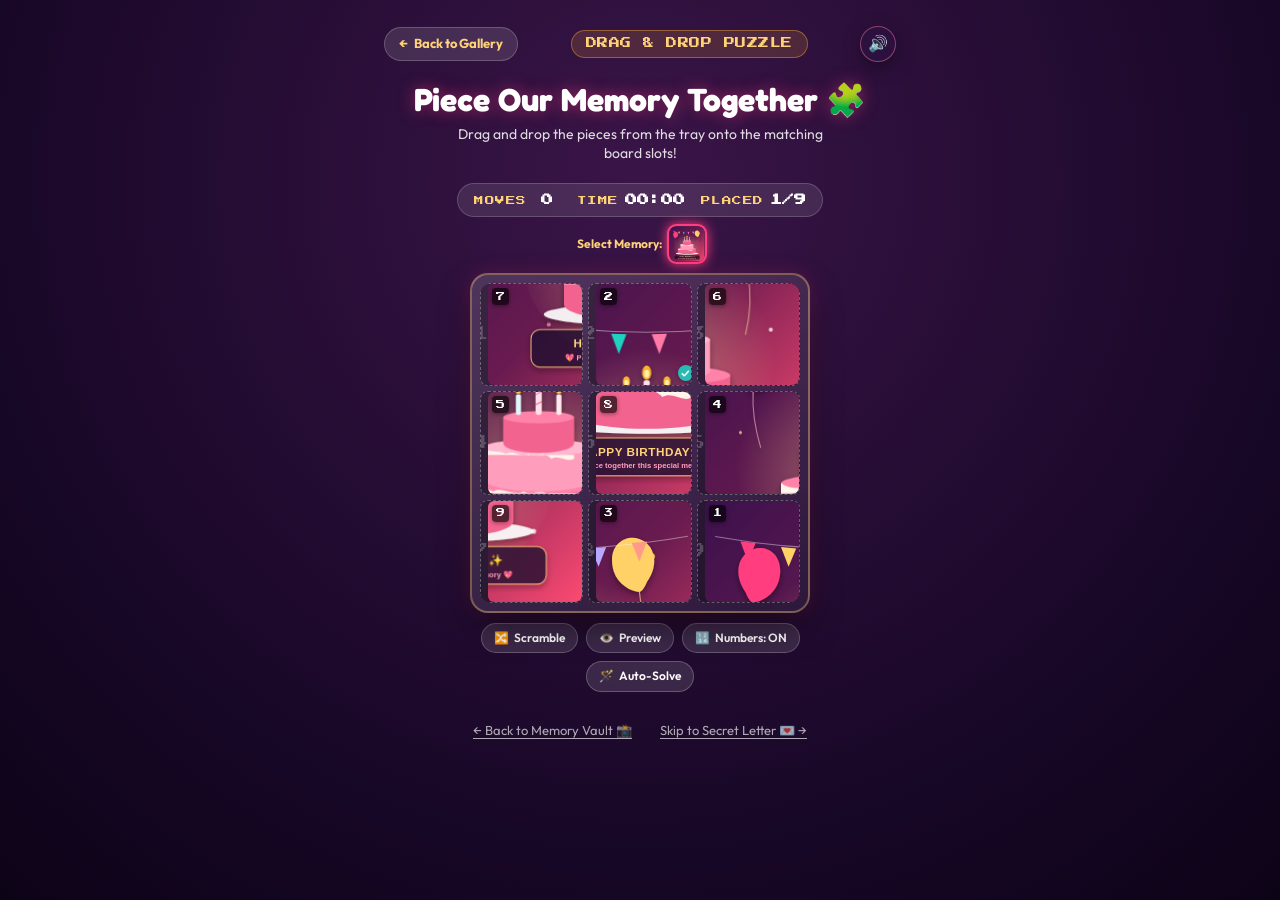
==== commit 85d30a92: "Update drag-and-drop mechanics to direct photo piece board movement and remove upload button" ====
--- a/puzzle.html
+++ b/puzzle.html
@@ -137,14 +137,10 @@
     </div>
   </div>
 
-  <!-- Photo Selector & Custom Upload -->
+  <!-- Gallery Photo Selector -->
   <div class="puzzle-picker-container">
-    <span class="picker-label">Choose Photo:</span>
+    <span class="picker-label">Select Memory:</span>
     <div class="puzzle-thumb-list" id="puzzlePhotoList"></div>
-    <label class="custom-photo-upload" title="Upload your own picture">
-      <input type="file" id="puzzleCustomFile" accept="image/*" style="display:none;">
-      <span>📷 Upload</span>
-    </label>
   </div>
 
   <!-- Target Drop Board (3x3 grid) -->
@@ -159,15 +155,6 @@
       <div class="solved-xp">+500 LOVE XP UNLOCKED ⭐</div>
       <a href="index.html#letter" class="cta" style="text-decoration:none;display:inline-block;">Open The Secret Letter 💌</a>
     </div>
-  </div>
-
-  <!-- Pieces Tray (Unplaced draggable pieces) -->
-  <div class="puzzle-tray-container">
-    <div class="puzzle-tray-header">
-      <span>🧩 Puzzle Pieces (Drag to board or tap to place)</span>
-      <span class="tray-counter" id="trayCounter">9 left</span>
-    </div>
-    <div class="pieces-tray" id="piecesTray"></div>
   </div>
 
   <!-- Puzzle Control Toolbar -->
@@ -472,7 +459,7 @@
   if (!board) return;
   board.innerHTML = '';
   
-  let placedCount = 0;
+  let matchedCount = 0;
   for (let i = 0; i < 9; i++) {
     const slot = document.createElement('div');
     slot.className = 'drop-slot';
@@ -485,79 +472,55 @@
 
     const pieceId = puzzleBoardState[i];
     if (pieceId !== null) {
-      placedCount++;
       const isMatched = pieceId === i;
+      if (isMatched) matchedCount++;
+
       const pieceEl = createPieceElement(pieceId, true);
       if (isMatched) pieceEl.classList.add('is-matched');
       slot.appendChild(pieceEl);
 
+      // Tap-to-swap fallback
       pieceEl.addEventListener('click', e => {
         if (puzzleSolved) return;
         e.stopPropagation();
-        puzzleBoardState[i] = null;
-        trayPieces.push(pieceId);
-        puzzleMoves++;
-        sfx.pop(1.1);
-        renderViews();
+        startTimer();
+
+        if (selectedPieceId === null) {
+          selectedPieceId = i;
+          sfx.pop(1.2);
+          renderDropBoard();
+        } else if (selectedPieceId === i) {
+          selectedPieceId = null;
+          renderDropBoard();
+        } else {
+          // Swap pieces
+          const prev = selectedPieceId;
+          const temp = puzzleBoardState[prev];
+          puzzleBoardState[prev] = puzzleBoardState[i];
+          puzzleBoardState[i] = temp;
+
+          puzzleMoves++;
+          selectedPieceId = null;
+          sfx.stamp();
+
+          if (puzzleBoardState[i] === i || puzzleBoardState[prev] === prev) {
+            sfx.sparkle();
+          }
+
+          renderDropBoard();
+          checkWin();
+        }
       });
     }
 
-    slot.addEventListener('click', () => {
-      if (puzzleSolved || selectedPieceId === null) return;
-      startTimer();
-      const existing = puzzleBoardState[i];
-      if (existing !== null) trayPieces.push(existing);
-      
-      const trayIdx = trayPieces.indexOf(selectedPieceId);
-      if (trayIdx > -1) trayPieces.splice(trayIdx, 1);
-
-      puzzleBoardState[i] = selectedPieceId;
-      if (selectedPieceId === i) sfx.sparkle();
-      else sfx.stamp();
-
-      selectedPieceId = null;
-      puzzleMoves++;
-      renderViews();
-      checkWin();
-    });
-
     board.appendChild(slot);
   }
 
   const matchedEl = S('puzzleMatched');
-  if (matchedEl) matchedEl.textContent = `${placedCount}/9`;
+  if (matchedEl) matchedEl.textContent = `${matchedCount}/9`;
 
   const movesEl = S('puzzleMoves');
   if (movesEl) movesEl.textContent = puzzleMoves;
-}
-
-function renderPiecesTray() {
-  const tray = S('piecesTray');
-  if (!tray) return;
-  tray.innerHTML = '';
-
-  trayPieces.forEach(pieceId => {
-    const pieceEl = createPieceElement(pieceId, false);
-    pieceEl.addEventListener('click', e => {
-      if (puzzleSolved) return;
-      e.stopPropagation();
-      selectedPieceId = (selectedPieceId === pieceId) ? null : pieceId;
-      sfx.pop(1.2);
-      renderViews();
-    });
-    tray.appendChild(pieceEl);
-  });
-
-  const trayCounter = S('trayCounter');
-  if (trayCounter) {
-    trayCounter.textContent = `${trayPieces.length} left`;
-    trayCounter.style.background = trayPieces.length === 0 ? 'rgba(31,209,193,0.4)' : '';
-  }
-}
-
-function renderViews() {
-  renderDropBoard();
-  renderPiecesTray();
 }
 
 // Drag & Drop Controller
@@ -570,7 +533,8 @@
     startTimer();
 
     const parentSlot = el.closest('.drop-slot');
-    const origin = parentSlot ? parseInt(parentSlot.dataset.slotId, 10) : 'tray';
+    if (!parentSlot) return;
+    const origin = parseInt(parentSlot.dataset.slotId, 10);
 
     const rect = el.getBoundingClientRect();
     const offsetX = e.clientX - rect.left;
@@ -598,14 +562,16 @@
 function onPointerMove(e) {
   if (!activeDrag) return;
   e.preventDefault();
-  const { ghost, offsetX, offsetY } = activeDrag;
+  const { ghost, offsetX, offsetY, origin } = activeDrag;
   ghost.style.left = `${e.clientX - offsetX}px`;
   ghost.style.top = `${e.clientY - offsetY}px`;
 
-  $$('.drop-slot, .pieces-tray').forEach(drop => drop.classList.remove('drag-over'));
+  $$('.drop-slot').forEach(drop => drop.classList.remove('drag-over'));
   const under = document.elementFromPoint(e.clientX, e.clientY);
-  const target = under ? under.closest('.drop-slot, .pieces-tray') : null;
-  if (target) target.classList.add('drag-over');
+  const target = under ? under.closest('.drop-slot') : null;
+  if (target && target.dataset.slotId != origin) {
+    target.classList.add('drag-over');
+  }
 }
 
 function onPointerUp(e) {
@@ -614,48 +580,39 @@
   window.removeEventListener('pointerup', onPointerUp);
   window.removeEventListener('pointercancel', onPointerUp);
 
-  const { el, ghost, pieceId, origin } = activeDrag;
+  const { el, ghost, origin } = activeDrag;
   ghost.remove();
   el.classList.remove('is-dragging');
-  $$('.drop-slot, .pieces-tray').forEach(drop => drop.classList.remove('drag-over'));
+  $$('.drop-slot').forEach(drop => drop.classList.remove('drag-over'));
 
   const under = document.elementFromPoint(e.clientX, e.clientY);
   const targetSlot = under ? under.closest('.drop-slot') : null;
-  const targetTray = under ? under.closest('.pieces-tray, .puzzle-tray-container') : null;
 
   if (targetSlot) {
     const targetId = parseInt(targetSlot.dataset.slotId, 10);
-    const existing = puzzleBoardState[targetId];
-
-    if (origin === 'tray') {
-      const idx = trayPieces.indexOf(pieceId);
-      if (idx > -1) trayPieces.splice(idx, 1);
-      if (existing !== null) trayPieces.push(existing);
-      puzzleBoardState[targetId] = pieceId;
-    } else if (typeof origin === 'number') {
-      puzzleBoardState[origin] = existing;
-      puzzleBoardState[targetId] = pieceId;
+    if (targetId !== origin) {
+      // Swap the two photo pieces!
+      const temp = puzzleBoardState[origin];
+      puzzleBoardState[origin] = puzzleBoardState[targetId];
+      puzzleBoardState[targetId] = temp;
+
+      puzzleMoves++;
+      if (puzzleBoardState[targetId] === targetId || puzzleBoardState[origin] === origin) {
+        sfx.sparkle();
+      } else {
+        sfx.stamp();
+      }
+
+      renderDropBoard();
+      checkWin();
     }
-
-    puzzleMoves++;
-    if (pieceId === targetId) sfx.sparkle();
-    else sfx.stamp();
-
-    renderViews();
-    checkWin();
-  } else if (targetTray && typeof origin === 'number') {
-    puzzleBoardState[origin] = null;
-    trayPieces.push(pieceId);
-    puzzleMoves++;
-    sfx.pop(1.1);
-    renderViews();
   }
 
   activeDrag = null;
 }
 
 function checkWin() {
-  if (trayPieces.length === 0 && puzzleBoardState.every((val, i) => val === i)) {
+  if (puzzleBoardState.every((val, i) => val === i)) {
     triggerWin();
   }
 }
@@ -674,7 +631,7 @@
   const solvedCard = S('puzzleSolvedCard');
   if (solvedCard) solvedCard.classList.remove('hide');
 
-  renderViews();
+  renderDropBoard();
 }
 
 function initGame(photoIdx = 0) {
@@ -695,16 +652,27 @@
   const solvedCard = S('puzzleSolvedCard');
   if (solvedCard) solvedCard.classList.add('hide');
 
-  puzzleBoardState = Array(9).fill(null);
-  trayPieces = [0, 1, 2, 3, 4, 5, 6, 7, 8];
-
-  for (let i = trayPieces.length - 1; i > 0; i--) {
-    const j = Math.floor(Math.random() * (i + 1));
-    [trayPieces[i], trayPieces[j]] = [trayPieces[j], trayPieces[i]];
+  // Scramble pieces on board
+  puzzleBoardState = [0, 1, 2, 3, 4, 5, 6, 7, 8];
+  let scrambled = false;
+  let attempts = 0;
+  while (!scrambled && attempts < 100) {
+    attempts++;
+    for (let k = 0; k < 22; k++) {
+      const a = Math.floor(Math.random() * 9);
+      const b = Math.floor(Math.random() * 9);
+      if (a !== b) {
+        const tmp = puzzleBoardState[a];
+        puzzleBoardState[a] = puzzleBoardState[b];
+        puzzleBoardState[b] = tmp;
+      }
+    }
+    const misplaced = puzzleBoardState.filter((v, i) => v !== i).length;
+    if (misplaced >= 4) scrambled = true;
   }
 
   renderThumbnails();
-  renderViews();
+  renderDropBoard();
 }
 
 function renderThumbnails() {
@@ -730,12 +698,11 @@
   puzzleShowNumbers = !puzzleShowNumbers;
   S('puzzleNumbersBtn').innerHTML = `<span>🔢</span> Numbers: ${puzzleShowNumbers ? 'ON' : 'OFF'}`;
   sfx.pop(1.4);
-  renderViews();
+  renderDropBoard();
 };
 S('puzzleSolveBtn').onclick = () => {
   puzzleBoardState = [0, 1, 2, 3, 4, 5, 6, 7, 8];
-  trayPieces = [];
-  renderViews();
+  renderDropBoard();
   triggerWin();
 };
 
@@ -750,23 +717,6 @@
 S('previewCloseBtn').onclick = hidePreview;
 S('previewBackdrop').onclick = hidePreview;
 
-// Custom Upload
-S('puzzleCustomFile').onchange = e => {
-  const file = e.target.files && e.target.files[0];
-  if (!file) return;
-  const reader = new FileReader();
-  reader.onload = ev => {
-    puzzlePhotosList.push({
-      src: ev.target.result,
-      caption: 'Your Custom Photo 📸',
-      label: 'Custom'
-    });
-    initGame(puzzlePhotosList.length - 1);
-    sfx.sparkle();
-  };
-  reader.readAsDataURL(file);
-};
-
 // Start
 initGame(0);
 </script>
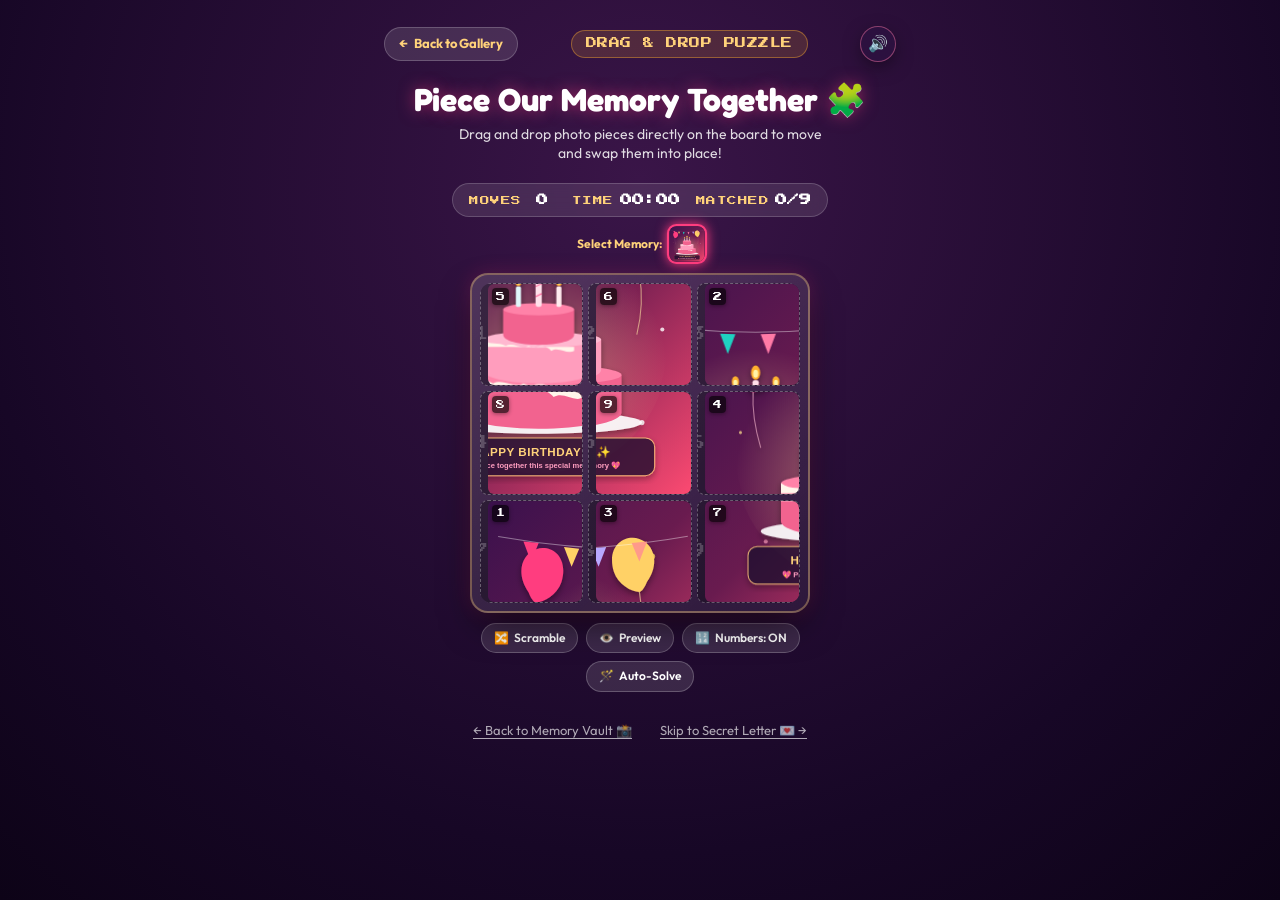
==== commit 1f23c927: "Update puzzle copy and remove legacy tray variables" ====
--- a/puzzle.html
+++ b/puzzle.html
@@ -119,7 +119,7 @@
 
 <main class="puzzle-container-card">
   <h1 class="puzzle-hero-heading">Piece Our Memory Together 🧩</h1>
-  <p class="puzzle-hero-sub">Drag and drop the pieces from the tray onto the matching board slots!</p>
+  <p class="puzzle-hero-sub">Drag and drop photo pieces directly on the board to move and swap them into place!</p>
 
   <!-- Puzzle Stats Bar -->
   <div class="puzzle-stats-bar">
@@ -132,7 +132,7 @@
       <b class="pstat-val" id="puzzleTimer">00:00</b>
     </div>
     <div class="pstat-item">
-      <span class="pstat-label">PLACED</span>
+      <span class="pstat-label">MATCHED</span>
       <b class="pstat-val" id="puzzleMatched">0/9</b>
     </div>
   </div>
@@ -400,8 +400,7 @@
 }
 
 // Game State
-let puzzleBoardState = Array(9).fill(null);
-let trayPieces = [0, 1, 2, 3, 4, 5, 6, 7, 8];
+let puzzleBoardState = [0, 1, 2, 3, 4, 5, 6, 7, 8];
 let selectedPieceId = null;
 let puzzleMoves = 0;
 let puzzleTimerStart = null;
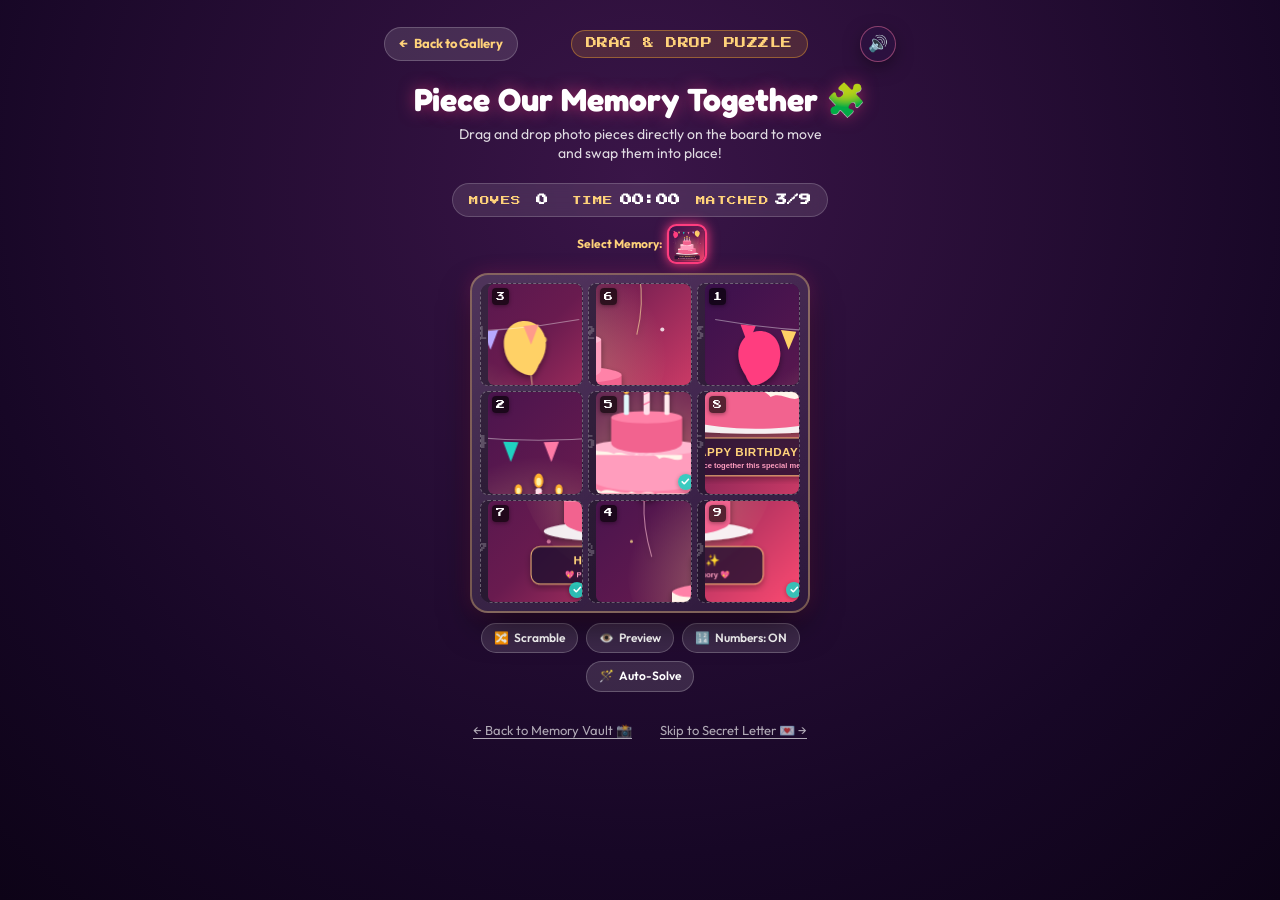
==== commit 0a3815da: "Implement comprehensive mobile responsive layout across all stages and puzzle screen" ====
--- a/puzzle.html
+++ b/puzzle.html
@@ -101,6 +101,111 @@
     inset: 0;
     pointer-events: none;
     z-index: 999;
+  }
+
+  @media (max-width: 480px) {
+    body {
+      padding: max(calc(var(--safe-t) + 6px), 8px) 10px max(calc(var(--safe-b) + 24px), 28px);
+      width: 100%;
+      max-width: 100vw;
+      overflow-x: hidden;
+    }
+
+    .puzzle-screen-header {
+      padding: 6px 2px 10px;
+      gap: 6px;
+      width: 100%;
+      max-width: 100%;
+    }
+
+    .back-nav-pill {
+      padding: 6px 10px;
+      font-size: 11.5px;
+      gap: 4px;
+    }
+
+    .screen-title-badge {
+      font-size: 9px;
+      padding: 5px 9px;
+      letter-spacing: 0.2px;
+    }
+
+    .puzzle-hero-heading {
+      font-size: clamp(19px, 5.5vw, 24px);
+      word-break: break-word;
+    }
+
+    .puzzle-hero-sub {
+      font-size: 12px;
+      line-height: 1.35;
+      margin-bottom: 8px;
+      max-width: 92%;
+    }
+
+    .puzzle-stats-bar {
+      gap: 8px;
+      padding: 5px 10px;
+      margin: 4px auto 8px;
+      width: auto;
+      max-width: min(94vw, 340px);
+    }
+
+    .pstat-item {
+      font-size: 9.5px;
+      gap: 4px;
+    }
+
+    .pstat-label {
+      font-size: 8px;
+    }
+
+    .pstat-val {
+      font-size: 10.5px;
+      min-width: 20px;
+    }
+
+    .puzzle-board-wrap {
+      width: min(86vw, 300px);
+      max-width: calc(100vw - 24px);
+      padding: 6px;
+      margin-bottom: 8px;
+    }
+
+    .puzzle-tools-row {
+      gap: 6px;
+      margin-bottom: 8px;
+      width: min(96vw, 360px);
+    }
+
+    .ptool-btn {
+      padding: 5px 9px;
+      font-size: 11px;
+    }
+
+    .puzzle-nav-buttons-row {
+      margin-top: 10px;
+      gap: 8px;
+      flex-direction: column;
+      align-items: center;
+    }
+
+    .puzzle-nav-buttons-row a {
+      font-size: 12.5px;
+      padding: 4px 8px;
+    }
+  }
+
+  @media (max-width: 360px) {
+    .screen-title-badge {
+      display: none;
+    }
+    .back-nav-pill {
+      font-size: 11px;
+      padding: 5px 8px;
+    }
+    .puzzle-board-wrap {
+      width: min(92vw, 270px);
+    }
   }
 </style>
 </head>
--- a/style.css
+++ b/style.css
@@ -33,20 +33,35 @@
   -webkit-tap-highlight-color: transparent;
 }
 
-html, body {
+html {
   height: 100%;
+  width: 100%;
+  max-width: 100%;
+  overflow-x: hidden;
 }
 
 body {
+  height: 100%;
+  width: 100%;
+  max-width: 100%;
+  position: relative;
   font-family: var(--ui);
   font-size: 16px;
   line-height: 1.35;
   color: #fff;
   background: var(--night);
-  overflow: hidden;
+  overflow-x: hidden;
+  overflow-y: hidden;
   -webkit-text-size-adjust: 100%;
   user-select: none;
   -webkit-user-select: none;
+}
+
+#app {
+  width: 100%;
+  height: 100%;
+  position: relative;
+  overflow: hidden;
 }
 
 button {
@@ -507,6 +522,9 @@
 .cloud-layer {
   position: absolute;
   inset: 0;
+  width: 100%;
+  height: 100%;
+  overflow: hidden;
   pointer-events: none;
   z-index: 1;
 }
@@ -2357,41 +2375,70 @@
 @media (max-width: 480px) {
   #gameHud {
     top: max(env(safe-area-inset-top, 0px), 6px);
-    left: 6px;
-    right: 6px;
+    left: max(env(safe-area-inset-left, 0px), 6px);
+    right: max(env(safe-area-inset-right, 0px), 6px);
     gap: 4px;
+    width: auto;
+    max-width: 100%;
   }
 
   .hud-left, .hud-right {
     gap: 4px;
+    flex-shrink: 1;
+    min-width: 0;
   }
 
   .hud-badge {
-    font-size: 10.5px;
-    padding: 4px 8px;
+    font-size: 10px;
+    padding: 3.5px 7px;
     gap: 3px;
+    white-space: nowrap;
+  }
+
+  .score-badge {
+    padding: 3.5px 6px;
+    font-size: 9.5px;
+  }
+
+  .score-unit {
+    display: none;
   }
 
   .hud-dots {
-    padding: 4px 6px;
+    padding: 3px 5px;
     gap: 2px;
   }
 
   .h-dot {
-    font-size: 8.5px;
+    font-size: 8px;
   }
 
   .hud-btn {
     width: 30px;
     height: 30px;
     font-size: 12px;
+    flex-shrink: 0;
   }
 
   .scene {
-    padding-top: max(calc(var(--safe-t) + 52px), 58px);
-    padding-left: 14px;
-    padding-right: 14px;
-    padding-bottom: max(calc(var(--safe-b) + 24px), 28px);
+    width: 100%;
+    max-width: 100vw;
+    box-sizing: border-box;
+    padding-top: max(calc(var(--safe-t) + 50px), 54px);
+    padding-left: 12px;
+    padding-right: 12px;
+    padding-bottom: max(calc(var(--safe-b) + 20px), 24px);
+  }
+
+  .inner {
+    width: 100%;
+    max-width: 100%;
+    gap: 10px;
+  }
+
+  .inner.wide {
+    width: 100%;
+    max-width: 100%;
   }
 
   .scene-header {
@@ -2399,187 +2446,331 @@
   }
 
   .stage-tag {
-    font-size: 9.5px;
-    padding: 2.5px 8px;
+    font-size: 9px;
+    padding: 2px 7px;
     letter-spacing: 0.08em;
   }
 
   .t-head {
-    font-size: clamp(20px, 6.2vw, 26px);
+    font-size: clamp(19px, 5.6vw, 25px);
+    word-break: break-word;
+    overflow-wrap: break-word;
+    line-height: 1.2;
+    max-width: 100%;
   }
 
   .sub2 {
-    font-size: 12.5px;
-    line-height: 1.4;
+    font-size: 12px;
+    line-height: 1.35;
+    max-width: 94%;
   }
 
   .cta, .game-action-btn {
-    min-height: 48px;
-    padding: 0 24px;
-    font-size: 15px;
+    min-height: 46px;
+    padding: 0 20px;
+    font-size: 14.5px;
+    width: min(92vw, 320px);
+    max-width: 100%;
   }
 
   .mini-cta {
-    min-height: 40px;
-    padding: 0 18px;
-    font-size: 13.5px;
+    min-height: 38px;
+    padding: 0 16px;
+    font-size: 13px;
   }
 
   .game-pill-btn {
-    padding: 6px 14px;
-    font-size: 12px;
+    padding: 5px 12px;
+    font-size: 11.5px;
   }
 
   /* Stage 1: Archery */
+  .cloud-layer {
+    overflow: hidden;
+  }
+
   .target-zone {
-    top: 29%;
+    top: 28%;
+    width: min(42vw, 140px);
   }
 
   .bow-controls {
-    bottom: max(calc(var(--safe-b) + 2%), 12px);
+    bottom: max(calc(var(--safe-b) + 10px), 14px);
+    width: min(94vw, 340px);
     gap: 6px;
+  }
+
+  .eyebrow-b {
+    font-size: 11.5px;
+    max-width: 92vw;
   }
 
   /* Stage 2: Wish */
   .band-in {
-    padding: 0 12px;
+    padding: 0 8px;
     gap: 8px;
+    width: 100%;
+    max-width: 100%;
   }
 
   .hb {
-    font-size: clamp(44px, 14vw, 68px);
+    font-size: clamp(38px, 13vw, 60px);
+    line-height: 1.1;
   }
 
   /* Stage 3: Blossom Garden */
   .tree {
-    bottom: 14%;
-    width: 98vw;
-    height: min(58vh, 480px);
-    height: min(58dvh, 480px);
+    bottom: 12%;
+    width: 96vw;
+    height: min(54vh, 420px);
+    height: min(54dvh, 420px);
   }
 
   .bd-card {
-    bottom: max(calc(var(--safe-b) + 64px), 72px);
-    padding: 10px 14px;
-    width: calc(100vw - 28px);
+    position: relative;
+    bottom: auto;
+    left: auto;
+    transform: none;
+    margin-top: auto;
+    margin-bottom: 8px;
+    padding: 8px 12px;
+    width: min(94vw, 360px);
+    max-width: calc(100vw - 20px);
   }
 
   .bd-card b {
-    font-size: clamp(19px, 5.6vw, 24px);
+    font-size: clamp(17px, 5.2vw, 22px);
   }
 
   .garden-actions {
-    bottom: max(calc(var(--safe-b) + 10px), 14px);
-    gap: 8px;
+    position: relative;
+    bottom: auto;
+    left: auto;
+    transform: none;
+    margin-bottom: 4px;
+    width: min(94vw, 340px);
+    max-width: 100%;
+    gap: 6px;
   }
 
   /* Stage 4: Bakery */
   .topping-bar {
-    gap: 6px;
-    padding: 6px 10px;
+    gap: 5px;
+    padding: 6px 8px;
+    width: min(96vw, 380px);
+    max-width: 100%;
+    flex-wrap: wrap;
+    justify-content: center;
   }
 
   .top-btn {
-    padding: 4px 10px;
-    font-size: 11px;
+    padding: 3px 8px;
+    font-size: 10.5px;
   }
 
   .cake {
-    width: min(78vw, 250px);
+    width: min(72vw, 220px);
   }
 
   .greet {
-    font-size: clamp(22px, 7vw, 30px);
+    font-size: clamp(20px, 6.5vw, 26px);
   }
 
   /* Stage 5: Balloon Carnival */
   .sky {
-    height: clamp(190px, 34dvh, 260px);
+    height: clamp(170px, 30dvh, 230px);
+    width: 100%;
+    max-width: 100vw;
+  }
+
+  .reason-list {
+    width: min(94vw, 400px);
+    max-width: 100%;
   }
 
   .rcard {
-    padding: 12px 36px 12px 14px;
+    padding: 10px 30px 10px 12px;
+    width: 100%;
+    max-width: 100%;
   }
 
   .rcard p {
-    font-size: 14.5px;
+    font-size: 13.5px;
   }
 
   /* Stage 6: Memory Vault */
   .sticker-palette {
-    padding: 6px 12px;
+    padding: 5px 8px;
+    gap: 6px;
+    width: min(96vw, 340px);
+    max-width: 100%;
+    flex-wrap: wrap;
+    justify-content: center;
+  }
+
+  .stamp-chip {
+    width: 28px;
+    height: 28px;
+    font-size: 15px;
+  }
+
+  .lights {
+    width: 100%;
+    max-width: 100%;
+  }
+
+  .rail {
+    width: 100%;
+    max-width: 100%;
+    box-sizing: border-box;
+    padding: 14px 6% 12px;
+    gap: 10px;
+  }
+
+  .pitem {
+    flex: 0 0 86%;
+    max-width: 86%;
+  }
+
+  .gallery-puzzle-callout {
+    width: min(94vw, 380px);
+    max-width: 100%;
+    box-sizing: border-box;
+    margin: 6px auto 2px;
+    padding: 6px 10px;
+    gap: 6px;
+  }
+
+  .g-callout-desc {
+    display: none;
+  }
+
+  .g-callout-btn {
+    padding: 5px 8px;
+    font-size: 10.5px;
+    white-space: nowrap;
+  }
+
+  /* Stage 7: Photo Puzzle */
+  .puzzle-board-wrap {
+    width: min(86vw, 300px);
+    max-width: calc(100vw - 24px);
+    aspect-ratio: 1;
+    padding: 6px;
+    margin-bottom: 6px;
+  }
+
+  .puzzle-stats-bar {
     gap: 8px;
-  }
-
-  .stamp-chip {
+    padding: 4px 10px;
+    margin-bottom: 6px;
+    width: auto;
+    max-width: min(94vw, 340px);
+    box-sizing: border-box;
+  }
+
+  .pstat-item {
+    font-size: 9px;
+    gap: 4px;
+  }
+
+  .pstat-label {
+    font-size: 8px;
+  }
+
+  .pstat-val {
+    font-size: 10px;
+    min-width: 18px;
+  }
+
+  .puzzle-picker-container {
+    gap: 5px;
+    margin-bottom: 6px;
+    width: 100%;
+    max-width: 100%;
+    flex-wrap: wrap;
+    justify-content: center;
+  }
+
+  .puzzle-thumb-list {
+    flex-wrap: wrap;
+    justify-content: center;
+    gap: 5px;
+  }
+
+  .puzzle-thumb {
     width: 30px;
     height: 30px;
-    font-size: 16px;
-  }
-
-  .rail {
-    padding: 16px 10% 14px;
-    gap: 12px;
-  }
-
-  .pitem {
-    flex: 0 0 82%;
-  }
-
-  /* Stage 7: Photo Puzzle */
+  }
+
+  .puzzle-tools-row {
+    gap: 5px;
+    margin-bottom: 6px;
+    width: min(96vw, 340px);
+    max-width: 100%;
+    flex-wrap: wrap;
+    justify-content: center;
+  }
+
+  .ptool-btn {
+    padding: 4px 8px;
+    font-size: 10.5px;
+  }
+
+  /* Stage 8: Note */
+  .envelope-showcase {
+    width: min(84vw, 260px);
+    max-width: 100%;
+  }
+
+  .env2 {
+    width: min(84vw, 260px);
+    max-width: 100%;
+  }
+
+  .note {
+    width: min(94vw, 400px);
+    max-width: calc(100vw - 20px);
+    padding: 14px 14px 38px;
+  }
+
+  .note h3 {
+    font-size: 17px;
+  }
+
+  .note p#noteText {
+    font-size: 15px;
+    line-height: 22px;
+  }
+
+  .sign {
+    font-size: 14px;
+  }
+}
+
+/* Extra small devices (<= 360px, e.g. iPhone SE 1st gen, Galaxy Fold closed) */
+@media (max-width: 360px) {
+  #gameHud {
+    left: 4px;
+    right: 4px;
+  }
+  .hud-dots {
+    display: none;
+  }
+  .hud-badge {
+    font-size: 9px;
+    padding: 3px 5px;
+  }
+  .hud-btn {
+    width: 28px;
+    height: 28px;
+    font-size: 11px;
+  }
   .puzzle-board-wrap {
-    width: min(84vw, 300px);
-    padding: 6px;
-    margin-bottom: 8px;
-  }
-
-  .puzzle-stats-bar {
-    gap: 10px;
-    padding: 6px 12px;
-    margin-bottom: 8px;
-  }
-
-  .puzzle-picker-container {
-    gap: 6px;
-    margin-bottom: 8px;
-  }
-
-  .puzzle-tools-row {
-    gap: 6px;
-    margin-bottom: 8px;
-  }
-
-  .ptool-btn {
-    padding: 5px 10px;
-    font-size: 11px;
-  }
-
-  .gallery-puzzle-callout {
-    margin: 8px auto 4px;
-    padding: 8px 12px;
-  }
-
-  /* Stage 8: Note */
-  .env2 {
-    width: min(84vw, 280px);
-  }
-
-  .note {
-    width: calc(100vw - 28px);
-    padding: 16px 16px 48px;
-  }
-
-  .note h3 {
-    font-size: 19px;
-  }
-
-  .note p#noteText {
-    font-size: 17px;
-    line-height: 25px;
-  }
-
-  .sign {
-    font-size: 15px;
+    width: min(92vw, 270px);
+  }
+  .pstat-item {
+    font-size: 8px;
   }
 }
 
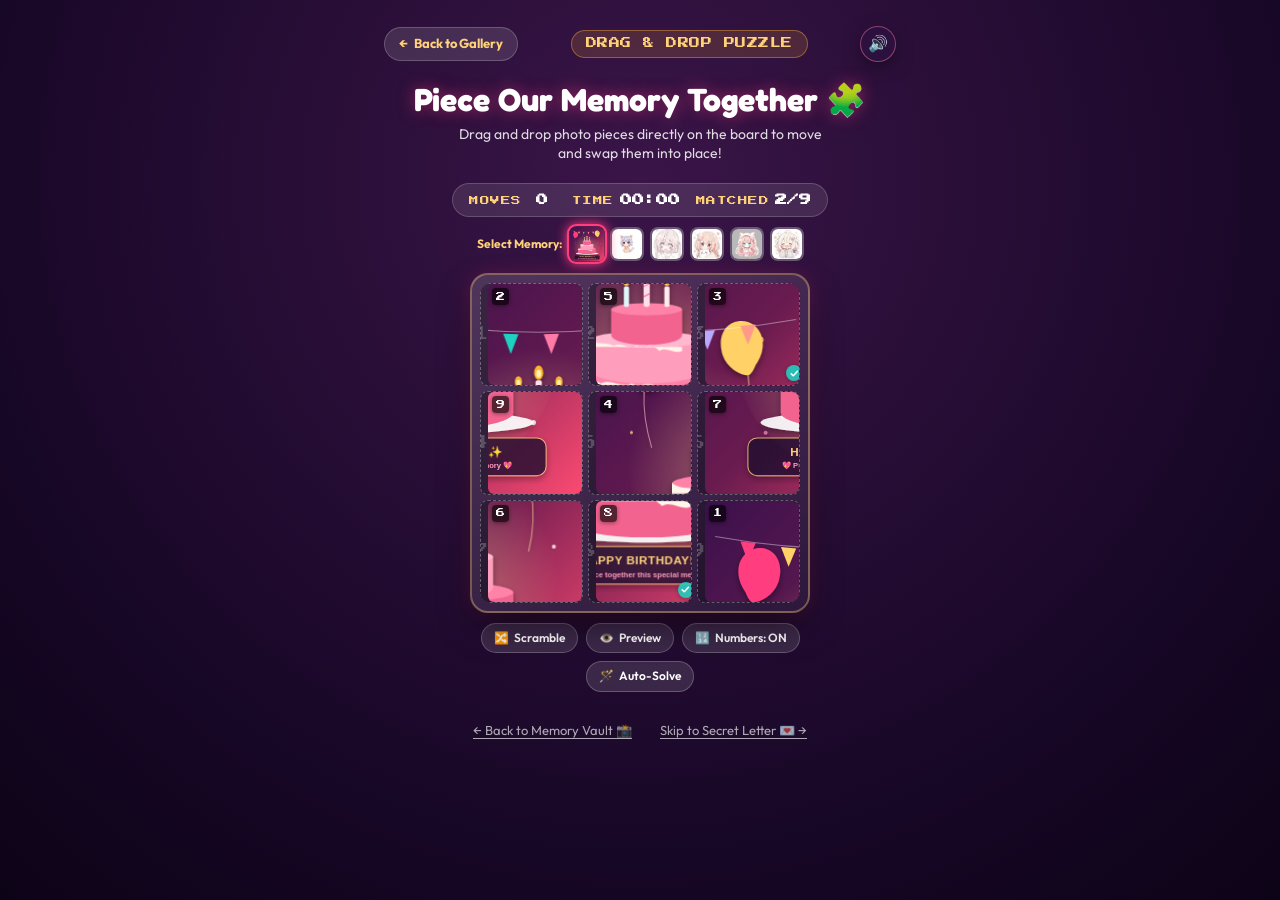
==== commit 3e8e4f7e: "Add and configure 5 chibi photos for Stage 6 Photo Album and Puzzle quest" ====
--- a/puzzle.html
+++ b/puzzle.html
@@ -513,7 +513,12 @@
 let puzzleSolved = false;
 let puzzleShowNumbers = true;
 let puzzlePhotosList = [
-  { src: getCelebrationArtwork(), caption: 'Happy Birthday Celebration ✨', label: 'Celebration' }
+  { src: getCelebrationArtwork(), caption: 'Happy Birthday Celebration ✨', label: 'Celebration' },
+  { src: 'photos/photo1.jpg', caption: 'Sweetest Kitty Smile 🐱', label: 'Photo 1' },
+  { src: 'photos/photo2.jpg', caption: 'Dreamy & Adorable ✨', label: 'Photo 2' },
+  { src: 'photos/photo3.jpg', caption: 'Warm Hugs & Pure Love 🌸', label: 'Photo 3' },
+  { src: 'photos/photo4.jpg', caption: 'The Birthday Princess 👑', label: 'Photo 4' },
+  { src: 'photos/photo5.jpg', caption: 'Forever My Person 💖', label: 'Photo 5' }
 ];
 let puzzleCurrentIdx = 0;
 
--- a/style.css
+++ b/style.css
@@ -662,6 +662,12 @@
   z-index: 5;
 }
 
+#s-bow {
+  touch-action: none;
+  user-select: none;
+  -webkit-user-select: none;
+}
+
 .bow-controls {
   position: absolute;
   bottom: calc(var(--safe-b) + 3%);
@@ -673,6 +679,9 @@
   gap: 8px;
   padding: 0 16px;
   z-index: 10;
+  touch-action: none;
+  user-select: none;
+  -webkit-user-select: none;
 }
 
 .eyebrow-b {
@@ -799,7 +808,7 @@
 }
 
 .scene.live .mini {
-  animation: fadeUp 0.8s 0.2s ease forwards;
+  animation: fadeUp 0.6s 0.1s ease forwards;
 }
 
 .hb {
@@ -813,7 +822,7 @@
 }
 
 .scene.live .hb {
-  animation: fadeUp 0.9s 1.4s cubic-bezier(0.3, 1.4, 0.5, 1) forwards;
+  animation: fadeUp 0.8s 0.35s cubic-bezier(0.3, 1.4, 0.5, 1) forwards;
 }
 
 .squig {
@@ -832,7 +841,7 @@
 }
 
 .scene.live .squig path {
-  animation: draw 1s 2s ease forwards;
+  animation: draw 0.7s 0.65s ease forwards;
 }
 
 .to {
@@ -843,12 +852,12 @@
 }
 
 .scene.live .to {
-  animation: fadeUp 0.8s 2.4s ease forwards;
+  animation: fadeUp 0.6s 0.85s ease forwards;
 }
 
 .scene.live .band-in button {
   opacity: 0;
-  animation: fadeUp 0.8s 2.8s ease forwards;
+  animation: fadeUp 0.6s 1.05s ease forwards;
 }
 
 @keyframes fadeUp {
@@ -862,13 +871,50 @@
 
 /* =========================================================
    STAGE 3 · BLOSSOM GARDEN (HEART TREE)
+   Centered Luxury Responsive Layout
    ========================================================= */
 #s-tree {
   background:
     radial-gradient(70% 45% at 50% 26%, #fff9ee, transparent 75%),
     linear-gradient(#ffe9d6, #ffe2d2);
   overflow: hidden;
-  padding-top: calc(var(--safe-t) + 64px);
+  padding: 0;
+  display: flex;
+  align-items: center;
+  justify-content: center;
+}
+
+.garden-stage-content {
+  position: relative;
+  z-index: 4;
+  width: 100%;
+  max-width: 480px;
+  height: 100%;
+  display: flex;
+  flex-direction: column;
+  align-items: center;
+  justify-content: space-between;
+  padding: max(calc(var(--safe-t) + 48px), 52px) 16px max(calc(var(--safe-b) + 14px), 18px);
+  box-sizing: border-box;
+}
+
+#s-tree .scene-header {
+  flex: 0 0 auto;
+  width: 100%;
+  display: flex;
+  flex-direction: column;
+  align-items: center;
+  text-align: center;
+  gap: 4px;
+}
+
+#s-tree .sub2 {
+  font-size: 13px;
+  color: #8a3f52;
+  font-weight: 500;
+  max-width: 90%;
+  margin: 0 auto;
+  line-height: 1.35;
 }
 
 .garden-counter {
@@ -876,11 +922,12 @@
   font-weight: 700;
   font-size: 13px;
   color: #b0566a;
-  background: rgba(255, 255, 255, 0.65);
+  background: rgba(255, 255, 255, 0.85);
   padding: 4px 14px;
   border-radius: 99px;
   border: 1px solid rgba(255, 61, 127, 0.25);
   box-shadow: 0 4px 12px rgba(255, 61, 127, 0.1);
+  margin-top: 2px;
 }
 
 .rays {
@@ -923,15 +970,27 @@
   100% { transform: translate(28px, -115vh) rotate(25deg); opacity: 0; }
 }
 
+.tree-showcase-wrap {
+  flex: 1 1 auto;
+  width: 100%;
+  max-width: 400px;
+  min-height: 0;
+  display: flex;
+  align-items: center;
+  justify-content: center;
+  position: relative;
+  margin: 4px auto;
+  pointer-events: none;
+}
+
 .tree {
-  position: absolute;
-  left: 50%;
-  bottom: 12%;
-  width: min(94vw, 440px);
-  height: min(65vh, 560px);
-  height: min(65dvh, 560px);
-  transform: translateX(-50%);
-  z-index: 3;
+  position: relative;
+  width: min(100%, 340px);
+  height: 100%;
+  max-height: min(44vh, 390px);
+  max-height: min(44dvh, 390px);
+  aspect-ratio: 300 / 460;
+  margin: 0 auto;
   pointer-events: none;
 }
 
@@ -984,31 +1043,41 @@
   to { transform: translate(-50%, -50%) scale(1); }
 }
 
+.garden-bottom-center {
+  flex: 0 0 auto;
+  width: 100%;
+  max-width: 400px;
+  display: flex;
+  flex-direction: column;
+  align-items: center;
+  gap: 8px;
+  position: relative;
+  z-index: 5;
+}
+
 .bd-card {
-  position: absolute;
-  left: 12px;
-  right: 12px;
-  margin-inline: auto;
-  bottom: calc(var(--safe-b) + 68px);
-  width: min(94vw, 440px);
-  z-index: 5;
-  padding: 12px 16px;
-  border-radius: 16px;
+  position: relative;
+  inset: auto;
+  margin: 0 auto;
+  width: 100%;
+  padding: 10px 16px;
+  border-radius: 18px;
   text-align: center;
   display: flex;
   flex-direction: column;
   align-items: center;
   gap: 3px;
-  background: rgba(255, 255, 255, 0.82);
-  backdrop-filter: blur(14px);
-  -webkit-backdrop-filter: blur(14px);
-  border: 1.5px solid rgba(255, 255, 255, 0.9);
-  box-shadow: 0 10px 24px -6px rgba(180, 50, 90, 0.22);
+  background: rgba(255, 255, 255, 0.88);
+  backdrop-filter: blur(16px);
+  -webkit-backdrop-filter: blur(16px);
+  border: 1.5px solid rgba(255, 255, 255, 0.95);
+  box-shadow: 0 8px 24px -4px rgba(180, 50, 90, 0.18), 0 2px 8px rgba(0, 0, 0, 0.04);
   opacity: 0;
+  box-sizing: border-box;
 }
 
 .scene.live .bd-card {
-  animation: fadeUp 0.8s 1.8s ease forwards;
+  animation: fadeUp 0.6s 0.4s ease forwards;
 }
 
 .bd-card small {
@@ -1020,152 +1089,287 @@
 .bd-card b {
   font-family: var(--fun);
   font-weight: 700;
-  font-size: clamp(20px, 6vw, 26px);
+  font-size: clamp(18px, 5.5vw, 24px);
   line-height: 1.15;
   color: var(--hot);
   text-shadow: 0 2px 0 #fff, 0 4px 14px rgba(255, 60, 120, 0.35);
 }
 
 .bd-card .late {
-  font-size: 12px;
+  font-size: 11.5px;
   color: #a8707c;
   opacity: 0;
 }
 
 .scene.live .bd-card .late {
-  animation: fadeUp 0.6s 2.4s ease forwards;
+  animation: fadeUp 0.5s 0.8s ease forwards;
 }
 
 .garden-actions {
-  position: absolute;
-  bottom: calc(var(--safe-b) + 12px);
-  left: 8px;
-  right: 8px;
+  position: relative;
+  inset: auto;
+  width: 100%;
   display: flex;
   justify-content: center;
   align-items: center;
-  gap: 10px;
+  gap: 8px;
   flex-wrap: wrap;
   z-index: 6;
 }
 
 /* =========================================================
-   STAGE 4 · CAKE BAKERY & CANDLE BLOW GAME
+   STAGE 4 · BIRTHDAY CELEBRATION & GIFT EXPERIENCE
+   High-end Luxury UI Design
    ========================================================= */
+
+/* Segmented Celebration Switcher */
+.celebration-switcher {
+  display: flex;
+  align-items: center;
+  justify-content: center;
+  gap: 8px;
+  margin: 2px auto 14px;
+  padding: 5px;
+  background: rgba(255, 255, 255, 0.08);
+  border: 1px solid rgba(255, 210, 122, 0.25);
+  border-radius: 99px;
+  backdrop-filter: blur(14px);
+  -webkit-backdrop-filter: blur(14px);
+  box-shadow: 0 8px 24px -4px rgba(0, 0, 0, 0.4), inset 0 1px 0 rgba(255, 255, 255, 0.15);
+  max-width: 360px;
+  width: 100%;
+}
+
+.c-switch-btn {
+  flex: 1;
+  display: flex;
+  align-items: center;
+  justify-content: center;
+  gap: 7px;
+  padding: 8px 14px;
+  border-radius: 99px;
+  font-family: var(--fun);
+  font-size: 13px;
+  font-weight: 700;
+  color: rgba(255, 255, 255, 0.75);
+  background: transparent;
+  border: none;
+  cursor: pointer;
+  transition: all 0.28s cubic-bezier(0.34, 1.56, 0.64, 1);
+  position: relative;
+  white-space: nowrap;
+}
+
+.c-switch-btn:hover {
+  color: #fff;
+  background: rgba(255, 255, 255, 0.08);
+}
+
+.c-switch-btn.active {
+  color: #fff;
+  background: linear-gradient(135deg, rgba(255, 61, 127, 0.88), rgba(255, 122, 166, 0.88));
+  box-shadow: 0 4px 16px rgba(255, 61, 127, 0.5), inset 0 1px 0 rgba(255, 255, 255, 0.35);
+  transform: scale(1.02);
+}
+
+.c-glow-badge {
+  font-family: var(--arcade);
+  font-size: 8px;
+  padding: 2px 6px;
+  border-radius: 99px;
+  color: #1b0b2e;
+  background: #ffd27a;
+  box-shadow: 0 0 10px rgba(255, 210, 122, 0.8);
+  animation: pulseGlow 1.2s infinite alternate ease-in-out;
+}
+
+@keyframes pulseGlow {
+  from { transform: scale(0.95); opacity: 0.9; }
+  to { transform: scale(1.08); opacity: 1; box-shadow: 0 0 14px #ffd27a; }
+}
+
+/* Celebration Panels */
+.celebration-panel {
+  width: 100%;
+  display: flex;
+  flex-direction: column;
+  align-items: center;
+  animation: fadeInScale 0.4s cubic-bezier(0.34, 1.56, 0.64, 1) forwards;
+}
+
+@keyframes fadeInScale {
+  from { opacity: 0; transform: scale(0.96) translateY(6px); }
+  to { opacity: 1; transform: scale(1) translateY(0); }
+}
+
+/* Interactive Topping Station */
 .topping-bar {
   display: flex;
   align-items: center;
   justify-content: center;
   gap: 8px;
   flex-wrap: wrap;
-  padding: 8px 14px;
+  padding: 8px 16px;
   border-radius: 99px;
-  background: rgba(255, 255, 255, 0.1);
-  backdrop-filter: blur(10px);
-  border: 1px solid rgba(255, 255, 255, 0.15);
+  background: rgba(255, 255, 255, 0.08);
+  backdrop-filter: blur(12px);
+  -webkit-backdrop-filter: blur(12px);
+  border: 1px solid rgba(255, 255, 255, 0.18);
+  box-shadow: 0 8px 20px -4px rgba(0, 0, 0, 0.35);
+  margin-bottom: 6px;
+  max-width: 440px;
+  width: 100%;
 }
 
 .topping-title {
-  font-size: 12px;
-  color: #ff9ec0;
-  font-weight: 600;
+  font-family: var(--fun);
+  font-size: 12.5px;
+  color: #ffd27a;
+  font-weight: 700;
+  letter-spacing: 0.3px;
 }
 
 .top-btn {
-  padding: 5px 12px;
+  padding: 6px 13px;
   border-radius: 99px;
   font-size: 12px;
-  font-weight: 600;
-  background: rgba(255, 255, 255, 0.18);
-  border: 1px solid rgba(255, 255, 255, 0.3);
+  font-weight: 700;
+  background: rgba(255, 255, 255, 0.14);
+  border: 1px solid rgba(255, 255, 255, 0.25);
   color: #fff;
-  transition: all 0.2s cubic-bezier(0.34, 1.56, 0.64, 1);
+  cursor: pointer;
+  display: inline-flex;
+  align-items: center;
+  gap: 4px;
+  transition: all 0.22s cubic-bezier(0.34, 1.56, 0.64, 1);
+  box-shadow: 0 2px 6px rgba(0, 0, 0, 0.2);
 }
 
 .top-btn:hover {
-  background: rgba(255, 61, 127, 0.4);
-  transform: scale(1.08);
+  background: rgba(255, 61, 127, 0.45);
+  border-color: #ff3d7f;
+  transform: translateY(-2px) scale(1.06);
+  box-shadow: 0 6px 14px rgba(255, 61, 127, 0.4);
 }
 
 .top-btn:active {
-  transform: scale(0.92);
-}
-
+  transform: scale(0.94);
+}
+
+/* Cake Stage Presentation Wrapper */
 .cake-wrapper {
   position: relative;
   display: flex;
   align-items: center;
   justify-content: center;
   cursor: pointer;
+  padding: 4px 10px 10px;
+  width: 100%;
+  max-width: 380px;
+}
+
+.cake-ambient-glow {
+  position: absolute;
+  top: 15%;
+  left: 50%;
+  transform: translateX(-50%);
+  width: 280px;
+  height: 200px;
+  background: radial-gradient(ellipse at 50% 50%, rgba(255, 180, 50, 0.25) 0%, rgba(255, 61, 127, 0.12) 45%, transparent 72%);
+  border-radius: 50%;
+  filter: blur(20px);
+  pointer-events: none;
+  animation: ambientPulse 3s infinite alternate ease-in-out;
+  z-index: 0;
+}
+
+@keyframes ambientPulse {
+  0% { transform: translateX(-50%) scale(0.95); opacity: 0.8; }
+  100% { transform: translateX(-50%) scale(1.1); opacity: 1; }
 }
 
 .cake {
-  width: min(74vw, 300px);
+  position: relative;
+  z-index: 1;
+  width: min(86vw, 330px);
   height: auto;
   overflow: visible;
-  margin-top: 10px;
-}
-
-.cake .plate {
-  stroke-dasharray: 240;
-  stroke-dashoffset: 240;
-}
-
-.scene.live .cake .plate {
-  animation: draw240 0.6s 0.2s ease forwards;
-}
-
-@keyframes draw240 {
-  to { stroke-dashoffset: 0; }
-}
-
-.cake .cl, .cake .candle {
-  transform: translateY(-320px);
+  filter: drop-shadow(0 14px 28px rgba(0, 0, 0, 0.5));
+  transition: transform 0.3s cubic-bezier(0.34, 1.56, 0.64, 1);
+}
+
+.cake:hover {
+  transform: translateY(-3px) scale(1.02);
+}
+
+/* Tier Entrance Animations */
+.cake-tier {
+  transform: translateY(-300px);
   opacity: 0;
 }
 
-.scene.live .cake .cl, .scene.live .cake .candle {
-  animation: drop 0.6s var(--d) cubic-bezier(0.4, 1.3, 0.5, 1) forwards;
-}
-
-@keyframes drop {
-  0% { transform: translateY(-320px); opacity: 1; }
-  100% { transform: translateY(0); opacity: 1; }
-}
-
-.cake .frost {
-  transform-origin: 50% 100%;
+.scene.live .cake-tier {
+  animation: tierDrop 0.65s var(--d) cubic-bezier(0.34, 1.56, 0.64, 1) forwards;
+}
+
+@keyframes tierDrop {
+  0% { transform: translateY(-300px) scale(0.85); opacity: 0; }
+  75% { transform: translateY(8px) scale(1.03); opacity: 1; }
+  100% { transform: translateY(0) scale(1); opacity: 1; }
+}
+
+.frost-drip {
+  transform-box: fill-box;
+  transform-origin: 50% 0%;
   transform: scaleY(0);
   opacity: 0;
 }
 
-.scene.live .cake .frost {
-  animation: frost 0.6s var(--d) ease forwards;
-}
-
-@keyframes frost {
+.scene.live .frost-drip {
+  animation: dripReveal 0.4s 0.45s ease forwards;
+}
+
+@keyframes dripReveal {
+  from { transform: scaleY(0); opacity: 0; }
   to { transform: scaleY(1); opacity: 1; }
+}
+
+/* Candles & Dynamic Flames */
+.candle {
+  transform-box: fill-box;
+  transform-origin: 50% 100%;
+  opacity: 0;
+}
+
+.scene.live .candle {
+  animation: candleDrop 0.5s var(--d) cubic-bezier(0.34, 1.56, 0.64, 1) forwards;
+}
+
+@keyframes candleDrop {
+  0% { transform: translateY(-70px) scale(0.9); opacity: 0; }
+  75% { transform: translateY(4px) scale(1.03); opacity: 1; }
+  100% { transform: translateY(0) scale(1); opacity: 1; }
 }
 
 .flame {
   transform-box: fill-box;
   transform-origin: 50% 100%;
-  animation: flick 0.5s ease-in-out infinite alternate;
-}
-
-@keyframes flick {
-  from { transform: scale(1, 1) rotate(-3deg); }
-  to { transform: scale(0.9, 1.12) rotate(3deg); }
+  animation: realisticFlicker 0.4s ease-in-out infinite alternate;
+}
+
+@keyframes realisticFlicker {
+  0% { transform: scale(1, 1) rotate(-3deg); }
+  50% { transform: scale(0.94, 1.14) rotate(2deg); }
+  100% { transform: scale(1.06, 0.96) rotate(-1deg); }
 }
 
 .candle-flame {
-  transition: opacity 0.35s ease, transform 0.35s cubic-bezier(0.18, 0.89, 0.32, 1.28);
-  transform-origin: 130px 42px;
+  transition: opacity 0.4s ease, transform 0.4s cubic-bezier(0.18, 0.89, 0.32, 1.28);
 }
 
 .candle-flame.out {
   opacity: 0 !important;
-  transform: scale(0) translateY(-20px) !important;
+  transform: scale(0.1) translateY(-24px) !important;
   pointer-events: none;
 }
 
@@ -1173,18 +1377,46 @@
   animation: none !important;
 }
 
+/* Smoke Wisps Post-Blow */
+.smoke-group {
+  pointer-events: none;
+}
+
+.smoke-wisp {
+  opacity: 0;
+}
+
+.smoke-group.active .smoke-wisp.w1 {
+  animation: smokeWispRise 1.8s ease-out forwards;
+}
+.smoke-group.active .smoke-wisp.w2 {
+  animation: smokeWispRise 1.6s 0.15s ease-out forwards;
+}
+.smoke-group.active .smoke-wisp.w3 {
+  animation: smokeWispRise 1.7s 0.25s ease-out forwards;
+}
+
+@keyframes smokeWispRise {
+  0% { opacity: 0; transform: translateY(0) scale(0.5); }
+  25% { opacity: 0.85; }
+  100% { opacity: 0; transform: translateY(-45px) translateX(14px) scale(1.6); }
+}
+
+/* Greeting Text & Status */
 .greet {
   font-family: var(--hand);
-  font-size: clamp(26px, 8.2vw, 36px);
-  color: #ffa51f;
+  font-size: clamp(26px, 7.5vw, 36px);
+  color: #ffd27a;
   min-height: 1.3em;
   line-height: 1.2;
-  text-shadow: 0 2px 14px rgba(255, 165, 31, 0.35);
+  text-shadow: 0 2px 16px rgba(255, 210, 122, 0.5), 0 0 25px rgba(255, 61, 127, 0.4);
+  margin-top: 2px;
 }
 
 .status {
   font-size: 14px;
-  color: #e6cdea;
+  color: #f3d7ea;
+  margin-bottom: 8px;
 }
 
 .cake-controls {
@@ -1192,11 +1424,574 @@
   flex-direction: column;
   align-items: center;
   gap: 10px;
+  width: 100%;
 }
 
 .blow-btn {
-  background: linear-gradient(135deg, #1fd1c1, #00b4d8);
-  box-shadow: 0 10px 24px -6px rgba(0, 180, 216, 0.6);
+  background: linear-gradient(135deg, #ff3d7f, #ff85a2);
+  box-shadow: 0 10px 28px -6px rgba(255, 61, 127, 0.65), 0 0 16px rgba(255, 61, 127, 0.4);
+  color: #fff;
+  border: 1px solid rgba(255, 255, 255, 0.35);
+}
+
+.open-gift-prompt {
+  background: linear-gradient(135deg, #ffb02e, #ff6b35);
+  box-shadow: 0 10px 28px -6px rgba(255, 176, 46, 0.7), 0 0 18px rgba(255, 176, 46, 0.5);
+  color: #1b0b2e;
+  font-weight: 800;
+  border: 1px solid rgba(255, 255, 255, 0.5);
+  animation: giftPromptPulse 1.4s infinite alternate ease-in-out;
+}
+
+@keyframes giftPromptPulse {
+  from { transform: scale(1); box-shadow: 0 10px 28px -6px rgba(255, 176, 46, 0.7); }
+  to { transform: scale(1.04); box-shadow: 0 14px 34px -4px rgba(255, 176, 46, 0.9), 0 0 24px #ffd27a; }
+}
+
+/* =========================================================
+   STAGE 4 (VIEW 2) · LUXURY BIRTHDAY GIFT BOX
+   ========================================================= */
+.gift-box-showcase {
+  position: relative;
+  width: 100%;
+  max-width: 380px;
+  display: flex;
+  flex-direction: column;
+  align-items: center;
+  padding: 12px 10px 16px;
+}
+
+.gift-halo-glow {
+  position: absolute;
+  top: 40%;
+  left: 50%;
+  transform: translate(-50%, -50%);
+  width: 300px;
+  height: 260px;
+  background: radial-gradient(circle, rgba(255, 61, 127, 0.25) 0%, rgba(255, 210, 122, 0.2) 40%, transparent 72%);
+  border-radius: 50%;
+  filter: blur(24px);
+  pointer-events: none;
+}
+
+/* 3D Layered Gift Box */
+.gift-box-3d {
+  position: relative;
+  width: 220px;
+  height: 200px;
+  margin: 20px auto 24px;
+  cursor: pointer;
+  transition: transform 0.35s cubic-bezier(0.34, 1.56, 0.64, 1);
+  perspective: 800px;
+}
+
+.gift-box-3d:hover {
+  transform: translateY(-6px) scale(1.03);
+}
+
+/* Floating Sparkle Particles around box */
+.gift-sparkles {
+  position: absolute;
+  inset: -20px;
+  pointer-events: none;
+}
+
+.g-sparkle {
+  position: absolute;
+  font-size: 16px;
+  animation: floatSparkle 2.6s infinite alternate ease-in-out;
+}
+.g-sparkle.s1 { top: 0; left: 10%; animation-delay: 0s; }
+.g-sparkle.s2 { top: 20%; right: 5%; animation-delay: 0.6s; font-size: 18px; }
+.g-sparkle.s3 { bottom: 10%; left: 0%; animation-delay: 1.2s; font-size: 14px; }
+.g-sparkle.s4 { bottom: 25%; right: 10%; animation-delay: 1.8s; font-size: 20px; }
+
+@keyframes floatSparkle {
+  0% { transform: translateY(0) scale(0.85); opacity: 0.6; }
+  100% { transform: translateY(-12px) scale(1.2); opacity: 1; }
+}
+
+/* Box Lid */
+.box-lid {
+  position: absolute;
+  top: 36px;
+  left: -8px;
+  width: 236px;
+  height: 48px;
+  background: linear-gradient(135deg, #ba164f 0%, #e91e63 50%, #940a3b 100%);
+  border-radius: 12px;
+  box-shadow: 0 10px 24px rgba(0, 0, 0, 0.45), inset 0 2px 0 rgba(255, 255, 255, 0.35);
+  border: 1.5px solid rgba(255, 210, 122, 0.4);
+  z-index: 5;
+  transition: all 0.6s cubic-bezier(0.34, 1.56, 0.64, 1);
+  transform-origin: center bottom;
+}
+
+.lid-rim {
+  position: absolute;
+  bottom: 0;
+  left: 0;
+  right: 0;
+  height: 6px;
+  background: linear-gradient(90deg, #aa820a, #ffd27a 50%, #aa820a);
+  border-radius: 0 0 10px 10px;
+}
+
+/* Ribbons on Lid */
+.box-lid .ribbon-cross-h {
+  position: absolute;
+  top: 50%;
+  left: 0;
+  right: 0;
+  height: 24px;
+  transform: translateY(-50%);
+  background: linear-gradient(180deg, #ffd27a 0%, #f3ba3a 50%, #c48c10 100%);
+  box-shadow: 0 2px 8px rgba(0, 0, 0, 0.25);
+}
+
+.box-lid .ribbon-cross-v {
+  position: absolute;
+  top: 0;
+  bottom: 0;
+  left: 50%;
+  width: 24px;
+  transform: translateX(-50%);
+  background: linear-gradient(90deg, #ffd27a 0%, #ffe6a0 50%, #d89b14 100%);
+  box-shadow: 0 2px 8px rgba(0, 0, 0, 0.25);
+}
+
+/* Plush 3D Satin Bow */
+.box-bow {
+  position: absolute;
+  top: -34px;
+  left: 50%;
+  transform: translateX(-50%);
+  width: 90px;
+  height: 44px;
+  z-index: 10;
+  transition: all 0.5s cubic-bezier(0.34, 1.56, 0.64, 1);
+}
+
+.bow-loop {
+  position: absolute;
+  top: 0;
+  width: 44px;
+  height: 32px;
+  background: radial-gradient(circle at 50% 30%, #fff0b3, #f5bc36 60%, #b8810b 100%);
+  border-radius: 50% 50% 20% 50%;
+  box-shadow: 0 6px 14px rgba(0, 0, 0, 0.35), inset 0 2px 0 rgba(255, 255, 255, 0.6);
+  border: 1px solid rgba(255, 240, 180, 0.6);
+}
+
+.bow-loop.left {
+  left: 6px;
+  transform: rotate(-24deg);
+}
+
+.bow-loop.right {
+  right: 6px;
+  transform: rotate(24deg) scaleX(-1);
+}
+
+.bow-center {
+  position: absolute;
+  top: 14px;
+  left: 50%;
+  transform: translateX(-50%);
+  width: 22px;
+  height: 22px;
+  background: radial-gradient(circle, #fff3c4, #f5be38 60%, #9e6d05);
+  border-radius: 50%;
+  box-shadow: 0 4px 10px rgba(0, 0, 0, 0.4);
+  z-index: 2;
+  border: 1px solid rgba(255, 255, 255, 0.5);
+}
+
+.bow-tail {
+  position: absolute;
+  top: 26px;
+  width: 14px;
+  height: 38px;
+  background: linear-gradient(180deg, #f5be38, #b8810b);
+  border-radius: 4px;
+  box-shadow: 0 4px 8px rgba(0, 0, 0, 0.3);
+}
+
+.bow-tail.left {
+  left: 24px;
+  transform: rotate(18deg);
+  clip-path: polygon(0 0, 100% 0, 100% 100%, 50% 85%, 0 100%);
+}
+
+.bow-tail.right {
+  right: 24px;
+  transform: rotate(-18deg);
+  clip-path: polygon(0 0, 100% 0, 100% 100%, 50% 85%, 0 100%);
+}
+
+/* Box Base Body */
+.box-base {
+  position: absolute;
+  top: 76px;
+  left: 0;
+  width: 220px;
+  height: 130px;
+  background: linear-gradient(180deg, #a81244 0%, #70062a 60%, #4a031a 100%);
+  border-radius: 8px 8px 16px 16px;
+  box-shadow: 0 20px 42px -8px rgba(0, 0, 0, 0.7), inset 0 1px 0 rgba(255, 255, 255, 0.2);
+  border: 1.5px solid rgba(255, 210, 122, 0.3);
+  overflow: hidden;
+}
+
+.box-base .ribbon-vertical {
+  position: absolute;
+  top: 0;
+  bottom: 0;
+  left: 50%;
+  width: 24px;
+  transform: translateX(-50%);
+  background: linear-gradient(90deg, #d89b14 0%, #ffe6a0 50%, #d89b14 100%);
+  box-shadow: 0 0 12px rgba(0, 0, 0, 0.3);
+}
+
+.box-base .ribbon-horizontal {
+  position: absolute;
+  top: 50%;
+  left: 0;
+  right: 0;
+  height: 24px;
+  transform: translateY(-50%);
+  background: linear-gradient(180deg, #d89b14 0%, #ffe6a0 50%, #d89b14 100%);
+  box-shadow: 0 0 12px rgba(0, 0, 0, 0.3);
+}
+
+/* Hanging Personalized Gift Tag */
+.gift-tag-badge {
+  position: absolute;
+  top: 18px;
+  left: 18px;
+  background: #fff8ee;
+  color: #3b1420;
+  padding: 6px 10px;
+  border-radius: 8px;
+  box-shadow: 0 8px 18px rgba(0, 0, 0, 0.45);
+  transform: rotate(-7deg);
+  border: 1px solid #e0c8b0;
+  font-family: var(--ui);
+  text-align: left;
+  z-index: 3;
+  transition: transform 0.25s ease;
+  pointer-events: none;
+}
+
+.gift-tag-badge .tag-pin {
+  position: absolute;
+  top: -8px;
+  left: 50%;
+  transform: translateX(-50%);
+  font-size: 13px;
+}
+
+.gift-tag-badge .tag-row {
+  font-size: 11px;
+  line-height: 1.3;
+}
+
+.gift-tag-badge .tag-row small {
+  font-size: 8.5px;
+  font-weight: 800;
+  color: #ff3d7f;
+}
+
+.gift-tag-badge .tag-row b {
+  color: #1b0b2e;
+}
+
+.gift-tag-badge .tag-sub {
+  font-family: var(--hand);
+  font-size: 11.5px;
+  color: #8c425c;
+  margin-top: 2px;
+}
+
+/* Unwrapping Triggered States */
+.gift-box-3d.unwrapped .box-bow {
+  transform: translateX(-50%) translateY(-90px) scale(0) rotate(45deg);
+  opacity: 0;
+}
+
+.gift-box-3d.unwrapped .box-lid {
+  transform: translateY(-110px) rotate(-18deg) scale(0.9);
+  opacity: 0;
+}
+
+.gift-box-3d.unwrapped .gift-tag-badge {
+  transform: rotate(20deg) translateY(40px);
+  opacity: 0;
+}
+
+/* Light Explosion inside box */
+.box-light-burst {
+  position: absolute;
+  top: 50%;
+  left: 50%;
+  transform: translate(-50%, -50%) scale(0);
+  width: 220px;
+  height: 220px;
+  background: radial-gradient(circle, rgba(255, 230, 160, 0.9) 0%, rgba(255, 61, 127, 0.6) 45%, transparent 70%);
+  border-radius: 50%;
+  pointer-events: none;
+  opacity: 0;
+  z-index: 6;
+}
+
+.gift-box-3d.unwrapped .box-light-burst {
+  animation: burstRays 1.2s ease-out forwards;
+}
+
+@keyframes burstRays {
+  0% { transform: translate(-50%, -50%) scale(0); opacity: 1; }
+  60% { transform: translate(-50%, -50%) scale(1.6); opacity: 0.9; }
+  100% { transform: translate(-50%, -50%) scale(2.2); opacity: 0; }
+}
+
+.unwrap-btn {
+  background: linear-gradient(135deg, #ffd27a 0%, #ff85a2 100%);
+  color: #1b0b2e;
+  font-weight: 800;
+  box-shadow: 0 10px 28px -4px rgba(255, 210, 122, 0.6);
+  border: 1px solid rgba(255, 255, 255, 0.6);
+}
+
+/* =========================================================
+   THE VIP BIRTHDAY GIFT CERTIFICATE / PASS
+   ========================================================= */
+.birthday-gift-card {
+  position: relative;
+  width: 100%;
+  max-width: 440px;
+  background: linear-gradient(145deg, rgba(32, 10, 48, 0.96) 0%, rgba(22, 5, 34, 0.98) 100%);
+  border: 2px solid #ffd27a;
+  border-radius: 20px;
+  padding: 24px 20px;
+  box-shadow: 0 20px 50px -8px rgba(0, 0, 0, 0.8), 0 0 35px rgba(255, 210, 122, 0.35);
+  backdrop-filter: blur(16px);
+  -webkit-backdrop-filter: blur(16px);
+  animation: giftCardReveal 0.65s cubic-bezier(0.34, 1.56, 0.64, 1) forwards;
+  overflow: hidden;
+  margin-top: 6px;
+  text-align: center;
+}
+
+@keyframes giftCardReveal {
+  from { opacity: 0; transform: translateY(40px) scale(0.92); }
+  to { opacity: 1; transform: translateY(0) scale(1); }
+}
+
+.gift-card-shine {
+  position: absolute;
+  top: -50%;
+  left: -60%;
+  width: 200%;
+  height: 200%;
+  background: linear-gradient(60deg, transparent 40%, rgba(255, 255, 255, 0.12) 50%, transparent 60%);
+  pointer-events: none;
+  animation: shineSweep 4s infinite linear;
+}
+
+@keyframes shineSweep {
+  0% { transform: translateX(-40%); }
+  100% { transform: translateX(40%); }
+}
+
+.gift-vip-badge {
+  display: inline-block;
+  font-family: var(--arcade);
+  font-size: 9px;
+  letter-spacing: 1px;
+  color: #1b0b2e;
+  background: linear-gradient(90deg, #ffd27a, #ffe599, #ffd27a);
+  padding: 4px 12px;
+  border-radius: 99px;
+  font-weight: 800;
+  box-shadow: 0 0 12px rgba(255, 210, 122, 0.6);
+  margin-bottom: 8px;
+}
+
+.gift-card-title {
+  font-family: var(--fun);
+  font-size: clamp(20px, 5.5vw, 26px);
+  font-weight: 700;
+  color: #fff;
+  text-shadow: 0 2px 14px rgba(255, 61, 127, 0.4);
+  margin-bottom: 2px;
+}
+
+.gift-card-subtitle {
+  font-size: 11.5px;
+  color: #ffd27a;
+  letter-spacing: 0.5px;
+  text-transform: uppercase;
+  margin-bottom: 12px;
+}
+
+.gift-dedication {
+  background: rgba(255, 255, 255, 0.06);
+  border-left: 3px solid #ff3d7f;
+  padding: 8px 12px;
+  border-radius: 0 10px 10px 0;
+  margin-bottom: 16px;
+  text-align: left;
+}
+
+.dedication-text {
+  font-family: var(--hand);
+  font-size: 15px;
+  line-height: 1.4;
+  color: #ffdeeb;
+}
+
+/* 4 Perks Grid */
+.gift-perks-grid {
+  display: grid;
+  grid-template-columns: 1fr;
+  gap: 10px;
+  margin-bottom: 16px;
+  text-align: left;
+}
+
+@media (min-width: 480px) {
+  .gift-perks-grid {
+    grid-template-columns: 1fr 1fr;
+  }
+}
+
+.perk-card {
+  display: flex;
+  align-items: flex-start;
+  gap: 10px;
+  background: rgba(255, 255, 255, 0.07);
+  border: 1px solid rgba(255, 255, 255, 0.12);
+  border-radius: 12px;
+  padding: 10px;
+  transition: all 0.22s ease;
+}
+
+.perk-card:hover {
+  background: rgba(255, 255, 255, 0.12);
+  border-color: rgba(255, 210, 122, 0.4);
+  transform: translateY(-2px);
+}
+
+.perk-badge-icon {
+  font-size: 22px;
+  flex-shrink: 0;
+  background: rgba(255, 61, 127, 0.2);
+  width: 36px;
+  height: 36px;
+  border-radius: 10px;
+  display: flex;
+  align-items: center;
+  justify-content: center;
+  border: 1px solid rgba(255, 61, 127, 0.35);
+}
+
+.perk-content {
+  flex: 1;
+}
+
+.perk-title {
+  display: block;
+  font-size: 12.5px;
+  color: #ffd27a;
+  font-weight: 700;
+  margin-bottom: 2px;
+}
+
+.perk-desc {
+  font-size: 11px;
+  color: rgba(255, 255, 255, 0.78);
+  line-height: 1.35;
+}
+
+.gift-card-footer {
+  display: flex;
+  align-items: center;
+  justify-content: space-between;
+  gap: 12px;
+  padding-top: 10px;
+  border-top: 1px dashed rgba(255, 210, 122, 0.3);
+  flex-wrap: wrap;
+}
+
+.gift-card-seal {
+  display: flex;
+  align-items: center;
+  gap: 6px;
+  font-family: var(--arcade);
+  font-size: 9px;
+  color: #ffd27a;
+}
+
+.gift-claim-btn {
+  background: linear-gradient(135deg, #ff3d7f, #e91e63);
+  color: #fff;
+  border: 1px solid rgba(255, 255, 255, 0.4);
+  padding: 8px 18px;
+  border-radius: 99px;
+  font-family: var(--fun);
+  font-size: 13.5px;
+  font-weight: 700;
+  cursor: pointer;
+  box-shadow: 0 4px 14px rgba(255, 61, 127, 0.5);
+  transition: all 0.22s cubic-bezier(0.34, 1.56, 0.64, 1);
+  display: inline-flex;
+  align-items: center;
+  gap: 6px;
+}
+
+.gift-claim-btn:hover {
+  transform: translateY(-2px) scale(1.05);
+  box-shadow: 0 8px 20px rgba(255, 61, 127, 0.7);
+}
+
+/* Claimed State Banner */
+.claimed-banner {
+  display: flex;
+  align-items: center;
+  gap: 12px;
+  background: linear-gradient(135deg, rgba(31, 209, 193, 0.25), rgba(0, 180, 216, 0.25));
+  border: 1.5px solid #1fd1c1;
+  border-radius: 12px;
+  padding: 10px 14px;
+  margin-top: 14px;
+  text-align: left;
+  animation: popIn 0.35s cubic-bezier(0.34, 1.56, 0.64, 1) forwards;
+}
+
+.claimed-check {
+  font-size: 26px;
+}
+
+.claimed-text b {
+  display: block;
+  font-size: 13px;
+  color: #1fd1c1;
+}
+
+.claimed-text small {
+  font-size: 11px;
+  color: #fff;
+  opacity: 0.85;
+}
+
+.gift-post-actions {
+  display: flex;
+  align-items: center;
+  justify-content: center;
+  gap: 10px;
+  margin-top: 16px;
+  flex-wrap: wrap;
 }
 
 /* =========================================================
@@ -1378,27 +2173,31 @@
 }
 
 .stamp-chip {
-  width: 34px;
-  height: 34px;
+  width: 38px;
+  height: 38px;
   border-radius: 50%;
   display: flex;
   align-items: center;
   justify-content: center;
-  font-size: 18px;
-  background: rgba(255, 255, 255, 0.15);
-  border: 1.5px solid transparent;
-  transition: all 0.2s cubic-bezier(0.34, 1.56, 0.64, 1);
+  font-size: 19px;
+  background: rgba(255, 255, 255, 0.12);
+  border: 1.5px solid rgba(255, 255, 255, 0.25);
+  box-shadow: 0 4px 10px rgba(0, 0, 0, 0.25);
+  cursor: pointer;
+  transition: all 0.22s cubic-bezier(0.34, 1.56, 0.64, 1);
 }
 
 .stamp-chip:hover {
   transform: scale(1.18);
+  border-color: #ffd27a;
+  background: rgba(255, 210, 122, 0.25);
 }
 
 .stamp-chip.active {
-  background: rgba(255, 61, 127, 0.4);
-  border-color: #ff3d7f;
-  transform: scale(1.22);
-  box-shadow: 0 0 12px #ff3d7f;
+  background: linear-gradient(135deg, rgba(255, 61, 127, 0.6), rgba(255, 122, 166, 0.6));
+  border-color: #ffd27a;
+  transform: scale(1.18);
+  box-shadow: 0 0 14px rgba(255, 61, 127, 0.7);
 }
 
 .lights {
@@ -1426,190 +2225,393 @@
   50% { filter: brightness(1.5); }
 }
 
-.rail {
-  display: flex;
-  gap: 16px;
-  overflow-x: auto;
-  scroll-snap-type: x mandatory;
-  -webkit-overflow-scrolling: touch;
-  width: min(100vw, 520px);
-  padding: 22px 14% 18px;
-  scrollbar-width: none;
-  cursor: grab;
+/* =========================================================
+   STAGE 6 · LUXURY PHOTO ALBUM & MEMORY PUZZLE
+   High-End Designer UI
+   ========================================================= */
+
+.memory-switcher {
+  max-width: 380px;
+  margin: 4px auto 14px;
+}
+
+.c-count-badge {
+  font-family: var(--arcade);
+  font-size: 8px;
+  padding: 2px 6px;
+  border-radius: 99px;
+  color: #fff;
+  background: rgba(255, 255, 255, 0.2);
+  border: 1px solid rgba(255, 255, 255, 0.3);
+}
+
+/* Fairy String Lights */
+.fairy-lights-string {
+  display: flex;
+  justify-content: space-around;
+  align-items: center;
+  width: min(92vw, 380px);
+  height: 20px;
+  margin: 0 auto;
+  position: relative;
+  border-bottom: 1.5px dashed rgba(255, 210, 122, 0.35);
+}
+
+.f-bulb {
+  width: 9px;
+  height: 9px;
+  border-radius: 50%;
+  background: #ffd27a;
+  box-shadow: 0 0 10px #ffd27a, 0 0 20px rgba(255, 210, 122, 0.6);
+  animation: bulbFlicker 2.4s infinite alternate ease-in-out;
+}
+
+.f-bulb.b1 { animation-delay: 0s; background: #ffd27a; }
+.f-bulb.b2 { animation-delay: 0.5s; background: #ff9ec0; box-shadow: 0 0 10px #ff9ec0; }
+.f-bulb.b3 { animation-delay: 1.1s; background: #ffd27a; }
+.f-bulb.b4 { animation-delay: 0.3s; background: #7ff3e6; box-shadow: 0 0 10px #7ff3e6; }
+.f-bulb.b5 { animation-delay: 0.8s; background: #ff85a2; box-shadow: 0 0 10px #ff85a2; }
+.f-bulb.b6 { animation-delay: 1.4s; background: #ffd27a; }
+.f-bulb.b7 { animation-delay: 0.6s; background: #b8a8ff; box-shadow: 0 0 10px #b8a8ff; }
+
+@keyframes bulbFlicker {
+  0% { opacity: 0.7; transform: scale(0.9); }
+  50% { opacity: 1; transform: scale(1.15); }
+  100% { opacity: 0.85; transform: scale(1); }
+}
+
+/* Centerpiece Polaroid Showcase */
+.polaroid-showcase-wrap {
+  display: flex;
+  align-items: center;
+  justify-content: center;
+  gap: 12px;
+  width: 100%;
+  max-width: 440px;
+  margin: 12px auto 8px;
+  position: relative;
+}
+
+.pol-nav-btn {
+  width: 44px;
+  height: 44px;
+  border-radius: 50%;
+  background: rgba(255, 255, 255, 0.12);
+  border: 1px solid rgba(255, 255, 255, 0.25);
+  color: #fff;
+  font-size: 24px;
+  line-height: 1;
+  display: flex;
+  align-items: center;
+  justify-content: center;
+  cursor: pointer;
+  backdrop-filter: blur(12px);
+  -webkit-backdrop-filter: blur(12px);
+  box-shadow: 0 6px 18px rgba(0, 0, 0, 0.35);
+  transition: all 0.25s cubic-bezier(0.34, 1.56, 0.64, 1);
+  flex-shrink: 0;
+  z-index: 5;
+}
+
+.pol-nav-btn:hover {
+  background: rgba(255, 61, 127, 0.6);
+  border-color: #ff3d7f;
+  transform: scale(1.12);
+  box-shadow: 0 0 16px rgba(255, 61, 127, 0.6);
+}
+
+.pol-nav-btn:active {
+  transform: scale(0.92);
+}
+
+/* The Hero Polaroid Card */
+.hero-polaroid-card {
+  position: relative;
+  background: #fffbf5;
+  padding: 14px 14px 20px;
+  border-radius: 12px;
+  box-shadow: 0 25px 50px -12px rgba(0, 0, 0, 0.75), 0 0 30px rgba(255, 210, 122, 0.2);
+  width: min(84vw, 320px);
+  transition: transform 0.35s cubic-bezier(0.34, 1.56, 0.64, 1), box-shadow 0.35s ease;
   user-select: none;
   -webkit-user-select: none;
 }
 
-.rail:active {
-  cursor: grabbing;
-}
-
-.rail::-webkit-scrollbar {
-  display: none;
-}
-
-.pitem {
-  flex: 0 0 74%;
-  scroll-snap-align: center;
-  position: relative;
-  transition: transform 0.35s cubic-bezier(0.34, 1.56, 0.64, 1), opacity 0.35s ease;
-  transform: scale(0.9);
-  opacity: 0.75;
-  cursor: pointer;
-}
-
-.pitem.on {
-  transform: scale(1);
-  opacity: 1;
-}
-
-.pol {
-  position: relative;
-  background: #faf3e3;
-  padding: 12px 12px 44px;
-  border-radius: 6px;
-  box-shadow: 0 20px 35px -12px rgba(0, 0, 0, 0.65);
-  transform: rotate(var(--r));
-  transition: transform 0.25s ease;
-}
-
-.pol:hover {
-  transform: rotate(0deg) translateY(-4px);
-}
-
-.pol img {
-  width: 100%;
-  aspect-ratio: 4/5;
-  object-fit: cover;
-  background: #e8dcc4;
-  pointer-events: none;
-  border-radius: 2px;
-}
-
-.pol .cap {
-  position: absolute;
-  left: 0;
-  right: 0;
-  bottom: 10px;
-  text-align: center;
-  font-family: var(--hand);
-  font-size: 22px;
-  color: #5a4a3a;
-  pointer-events: none;
-}
-
-.pin {
+.hero-polaroid-card:hover {
+  transform: translateY(-4px) rotate(-0.5deg);
+  box-shadow: 0 30px 60px -10px rgba(0, 0, 0, 0.8), 0 0 35px rgba(255, 210, 122, 0.3);
+}
+
+/* Wooden Clothespin on Top */
+.wooden-pin {
   position: absolute;
   left: 50%;
-  top: -14px;
-  width: 14px;
-  height: 30px;
+  top: -16px;
+  width: 16px;
+  height: 32px;
   transform: translateX(-50%);
   border-radius: 3px;
-  background: linear-gradient(90deg, #c58a4a, #e8b878 50%, #b57a3a);
-  box-shadow: 0 3px 5px rgba(0, 0, 0, 0.4);
-  z-index: 2;
+  background: linear-gradient(90deg, #b87b3e, #f0c388 50%, #9e6328);
+  box-shadow: 0 4px 10px rgba(0, 0, 0, 0.45);
+  z-index: 10;
   pointer-events: none;
 }
 
-.pin::after {
+.wooden-pin::after {
   content: "";
   position: absolute;
-  left: 5px;
-  top: 6px;
+  left: 6px;
+  top: 7px;
   width: 4px;
   height: 18px;
-  background: rgba(0, 0, 0, 0.25);
+  background: rgba(0, 0, 0, 0.3);
   border-radius: 2px;
 }
 
-/* Stamped stickers on polaroids */
-.stamped-badge {
-  position: absolute;
-  font-size: 28px;
-  filter: drop-shadow(0 2px 4px rgba(0, 0, 0, 0.3));
+/* Photo Display Area */
+.polaroid-photo-frame {
+  position: relative;
+  width: 100%;
+  aspect-ratio: 1/1;
+  border-radius: 8px;
+  overflow: hidden;
+  background: #1b0b2e;
+  box-shadow: inset 0 0 0 1px rgba(0, 0, 0, 0.1);
+}
+
+.polaroid-photo-frame img {
+  width: 100%;
+  height: 100%;
+  object-fit: cover;
+  display: block;
+  transition: transform 0.4s ease;
+}
+
+.hero-polaroid-card:hover .polaroid-photo-frame img {
+  transform: scale(1.02);
+}
+
+/* Floating Interactive Heart Reaction */
+.photo-like-pill {
+  position: absolute;
+  top: 10px;
+  right: 10px;
+  display: flex;
+  align-items: center;
+  gap: 5px;
+  padding: 5px 11px;
+  border-radius: 99px;
+  background: rgba(27, 11, 46, 0.75);
+  border: 1px solid rgba(255, 255, 255, 0.3);
+  backdrop-filter: blur(8px);
+  -webkit-backdrop-filter: blur(8px);
+  color: #fff;
+  font-family: var(--fun);
+  font-size: 12px;
+  font-weight: 700;
+  cursor: pointer;
+  z-index: 6;
+  box-shadow: 0 4px 12px rgba(0, 0, 0, 0.4);
+  transition: all 0.22s cubic-bezier(0.34, 1.56, 0.64, 1);
+}
+
+.photo-like-pill:hover {
+  background: rgba(255, 61, 127, 0.85);
+  transform: scale(1.08);
+  border-color: #ffd27a;
+}
+
+.photo-like-pill:active {
+  transform: scale(0.92);
+}
+
+.like-heart {
+  font-size: 13px;
+  animation: heartPulse 1.6s infinite ease-in-out;
+}
+
+@keyframes heartPulse {
+  0%, 100% { transform: scale(1); }
+  50% { transform: scale(1.22); }
+}
+
+/* Dynamic Stamped Stickers Layer */
+.stamped-stickers-layer {
+  position: absolute;
+  inset: 0;
   pointer-events: none;
-  animation: stampPop 0.3s cubic-bezier(0.34, 1.56, 0.64, 1) forwards;
-}
-
-@keyframes stampPop {
-  0% { transform: scale(2.2) rotate(15deg); opacity: 0; }
-  100% { transform: scale(1) rotate(var(--rot, 0deg)); opacity: 1; }
-}
-
-.pdots {
-  display: flex;
+  overflow: hidden;
+  border-radius: 8px;
+}
+
+/* Metadata & Story underneath photo */
+.polaroid-meta {
+  padding-top: 12px;
+  text-align: center;
+}
+
+.memory-badge-row {
+  display: flex;
+  align-items: center;
+  justify-content: center;
   gap: 8px;
-  margin: 2px 0 8px;
-}
-
-.pdots i {
-  width: 10px;
-  height: 10px;
-  border-radius: 50%;
-  background: rgba(255, 255, 255, 0.3);
-  transition: all 0.3s cubic-bezier(0.34, 1.56, 0.64, 1);
+  margin-bottom: 5px;
+}
+
+.memory-index-badge {
+  font-family: var(--arcade);
+  font-size: 8px;
+  letter-spacing: 0.5px;
+  padding: 2.5px 7px;
+  border-radius: 99px;
+  background: #ff3d7f;
+  color: #fff;
+}
+
+.memory-date-badge {
+  font-family: var(--fun);
+  font-size: 11px;
+  font-weight: 700;
+  color: #8c6046;
+}
+
+.memory-title {
+  font-family: var(--fun);
+  font-size: 18px;
+  font-weight: 700;
+  color: #2b111e;
+  margin: 0 0 4px;
+}
+
+.memory-story {
+  font-family: var(--hand);
+  font-size: 16px;
+  line-height: 1.35;
+  color: #694b39;
+  margin: 0;
+  padding: 0 4px;
+}
+
+/* Interactive Filmstrip Thumbnails */
+.photo-filmstrip-container {
+  display: flex;
+  flex-direction: column;
+  align-items: center;
+  gap: 6px;
+  margin: 10px auto 4px;
+  width: 100%;
+  max-width: 380px;
+}
+
+.filmstrip-label {
+  font-family: var(--fun);
+  font-size: 12px;
+  font-weight: 700;
+  color: #ffd27a;
+  letter-spacing: 0.3px;
+}
+
+.photo-filmstrip {
+  display: flex;
+  align-items: center;
+  justify-content: center;
+  gap: 10px;
+}
+
+.filmstrip-thumb {
+  position: relative;
+  width: 52px;
+  height: 52px;
+  border-radius: 8px;
+  overflow: hidden;
   cursor: pointer;
-}
-
-.pdots i.on {
-  background: var(--amber);
-  transform: scale(1.4);
-  box-shadow: 0 0 8px var(--amber);
-}
-
-/* Callout banner right next to Gallery */
-.gallery-puzzle-callout {
-  display: flex;
-  align-items: center;
-  gap: 12px;
-  width: min(92vw, 420px);
-  margin: 12px auto 6px;
-  padding: 10px 14px;
-  background: linear-gradient(135deg, rgba(255, 61, 127, 0.18), rgba(255, 176, 46, 0.16));
-  border: 1px solid rgba(255, 196, 77, 0.35);
-  border-radius: 14px;
-  backdrop-filter: blur(8px);
-  box-shadow: 0 4px 18px rgba(0, 0, 0, 0.25);
-  text-align: left;
-}
-
-.g-callout-icon {
-  font-size: 28px;
-  flex-shrink: 0;
-  animation: pulseTile 2s infinite ease-in-out;
-}
-
-.g-callout-info {
+  border: 2px solid rgba(255, 255, 255, 0.25);
+  box-shadow: 0 4px 10px rgba(0, 0, 0, 0.3);
+  transition: all 0.25s cubic-bezier(0.34, 1.56, 0.64, 1);
+  background: #2b111e;
+  padding: 0;
+}
+
+.filmstrip-thumb img {
+  width: 100%;
+  height: 100%;
+  object-fit: cover;
+  display: block;
+}
+
+.filmstrip-thumb:hover {
+  transform: translateY(-3px) scale(1.08);
+  border-color: #ffd27a;
+  box-shadow: 0 6px 14px rgba(255, 210, 122, 0.4);
+}
+
+.filmstrip-thumb.active {
+  border-color: #ffd27a;
+  box-shadow: 0 0 14px #ffd27a, 0 6px 16px rgba(0, 0, 0, 0.4);
+  transform: scale(1.12);
+}
+
+.filmstrip-thumb .thumb-num {
+  position: absolute;
+  bottom: 2px;
+  right: 2px;
+  background: rgba(0, 0, 0, 0.7);
+  color: #ffd27a;
+  font-family: var(--arcade);
+  font-size: 7px;
+  padding: 1px 4px;
+  border-radius: 4px;
+}
+
+/* Stamping Studio */
+.stamps-row {
+  display: flex;
+  align-items: center;
+  justify-content: center;
+  gap: 8px;
+  flex-wrap: wrap;
+}
+
+/* Action Bar */
+.memory-action-bar {
   display: flex;
   flex-direction: column;
-  flex: 1;
-}
-
-.g-callout-title {
-  font-family: var(--fun);
-  font-size: 14.5px;
+  align-items: center;
+  gap: 10px;
+  margin-top: 14px;
+  width: 100%;
+  max-width: 380px;
+}
+
+.play-puzzle-cta {
+  background: linear-gradient(135deg, #ff4f93 0%, #ff85a2 50%, #ffa53c 100%);
+  color: #fff;
+  border: 1px solid rgba(255, 255, 255, 0.4);
+  box-shadow: 0 10px 28px -6px rgba(255, 79, 147, 0.7), 0 0 18px rgba(255, 165, 60, 0.5);
+  font-weight: 800;
+  width: 100%;
+}
+
+.upload-pill-btn {
+  display: inline-flex;
+  align-items: center;
+  gap: 6px;
+  cursor: pointer;
+  background: rgba(255, 255, 255, 0.1);
+  border: 1px dashed rgba(255, 210, 122, 0.5);
+  color: #ffd27a;
+  font-size: 12.5px;
   font-weight: 700;
-  color: #ffe699;
-  letter-spacing: 0.3px;
-}
-
-.g-callout-desc {
-  font-size: 12px;
-  color: rgba(255, 255, 255, 0.85);
-  line-height: 1.25;
-}
-
-.g-callout-btn {
-  flex-shrink: 0;
-  background: linear-gradient(135deg, #ff3d7f, #ff7aa6);
+  padding: 7px 16px;
+  border-radius: 99px;
+  transition: all 0.22s ease;
+}
+
+.upload-pill-btn:hover {
+  background: rgba(255, 210, 122, 0.2);
+  border-color: #ffd27a;
+  transform: translateY(-2px);
   color: #fff;
-  font-weight: 700;
-  font-size: 12.5px;
-  padding: 7px 12px;
-  border-radius: 99px;
-  box-shadow: 0 3px 10px rgba(255, 61, 127, 0.4);
-  transition: transform 0.2s cubic-bezier(0.34, 1.56, 0.64, 1);
 }
 
 .g-callout-btn:hover {
@@ -2135,27 +3137,82 @@
 }
 
 /* =========================================================
-   STAGE 8 · THE SECRET QUEST LETTER
+   STAGE 8 · LUXURY SECRET QUEST LETTER & SPARKLING GLITTER
+   High-End Designer UI
    ========================================================= */
 .envelope-showcase {
-  padding: 10px 0;
+  position: relative;
+  padding: 16px 0 10px;
   display: flex;
   justify-content: center;
-}
-
+  align-items: center;
+  width: 100%;
+  max-width: 440px;
+  margin: 0 auto;
+}
+
+.envelope-ambient-glow {
+  position: absolute;
+  top: 50%;
+  left: 50%;
+  transform: translate(-50%, -50%);
+  width: 340px;
+  height: 240px;
+  background: radial-gradient(circle, rgba(255, 61, 127, 0.32) 0%, rgba(255, 210, 122, 0.22) 45%, transparent 72%);
+  border-radius: 50%;
+  filter: blur(26px);
+  pointer-events: none;
+  animation: envelopeHalo 3s infinite alternate ease-in-out;
+}
+
+@keyframes envelopeHalo {
+  0% { transform: translate(-50%, -50%) scale(0.95); opacity: 0.7; }
+  100% { transform: translate(-50%, -50%) scale(1.12); opacity: 1; }
+}
+
+/* Floating Ambient Sparkles */
+.env-floating-sparkles {
+  position: absolute;
+  inset: -10px;
+  pointer-events: none;
+}
+
+.env-sp {
+  position: absolute;
+  font-size: 16px;
+  animation: envSparkleFloat 2.8s infinite alternate ease-in-out;
+  pointer-events: none;
+  filter: drop-shadow(0 0 8px #ffd27a);
+}
+
+.env-sp.s1 { top: 8%; left: 6%; animation-delay: 0s; font-size: 20px; }
+.env-sp.s2 { top: 15%; right: 4%; animation-delay: 0.7s; font-size: 22px; }
+.env-sp.s3 { bottom: 10%; left: 4%; animation-delay: 1.4s; font-size: 16px; }
+.env-sp.s4 { bottom: 14%; right: 8%; animation-delay: 2.1s; font-size: 20px; }
+.env-sp.s5 { top: 50%; right: -2%; animation-delay: 1.1s; font-size: 15px; }
+
+@keyframes envSparkleFloat {
+  0% { transform: translateY(0) scale(0.85); opacity: 0.45; }
+  100% { transform: translateY(-15px) scale(1.25); opacity: 1; }
+}
+
+/* 3D Envelope Container */
 .env2 {
   position: relative;
-  width: min(80vw, 320px);
+  width: min(84vw, 340px);
   aspect-ratio: 1.45;
   display: block;
-  perspective: 900px;
-  margin: 14px auto 6px;
+  perspective: 1000px;
+  margin: 12px auto 6px;
   cursor: pointer;
-  transition: transform 0.2s cubic-bezier(0.34, 1.56, 0.64, 1);
+  background: transparent;
+  border: none;
+  padding: 0;
+  transition: transform 0.35s cubic-bezier(0.34, 1.56, 0.64, 1);
 }
 
 .env2:hover {
-  transform: scale(1.04) translateY(-3px);
+  transform: translateY(-6px) scale(1.03);
 }
 
 .env2 > div {
@@ -2163,201 +3220,895 @@
   inset: 0;
 }
 
+/* Back Pocket with Gold Interior */
 .e-back {
-  background: linear-gradient(#e88a12, #cf7500);
-  border-radius: 10px;
-  box-shadow: 0 24px 44px -12px rgba(0, 0, 0, 0.65);
-}
-
+  background: linear-gradient(145deg, #78082e 0%, #4a031a 100%);
+  border-radius: 14px;
+  box-shadow: 0 28px 56px -12px rgba(0, 0, 0, 0.8), 0 0 25px rgba(255, 61, 127, 0.25);
+  border: 1.5px solid rgba(255, 210, 122, 0.45);
+  overflow: hidden;
+}
+
+.e-silk-lining {
+  position: absolute;
+  inset: 0;
+  background: radial-gradient(circle at 50% 40%, rgba(255, 210, 122, 0.18) 0%, transparent 70%),
+              repeating-linear-gradient(45deg, rgba(255, 210, 122, 0.04) 0px, rgba(255, 210, 122, 0.04) 4px, transparent 4px, transparent 8px);
+}
+
+/* Folded Parchment Letter Inside */
 .e-paper {
-  inset: 8% 8% 8% 8% !important;
-  background: #fff6e4;
+  inset: 10% 8% 10% 8% !important;
+  background: linear-gradient(to bottom, #fffdf8 0%, #faecd7 100%);
+  border-radius: 6px;
+  border: 1px solid rgba(212, 175, 55, 0.35);
+  box-shadow: 0 4px 12px rgba(0, 0, 0, 0.3), inset 0 1px 0 #fff;
+  display: flex;
+  flex-direction: column;
+  align-items: center;
+  justify-content: center;
+  gap: 8px;
+  padding: 14px 12px;
+  z-index: 2;
+  transition: transform 0.9s 0.35s cubic-bezier(0.34, 1.56, 0.64, 1);
+  overflow: hidden;
+}
+
+.paper-ribbon {
+  position: absolute;
+  top: 0;
+  left: 50%;
+  transform: translateX(-50%);
+  width: 22px;
+  height: 100%;
+  background: linear-gradient(90deg, #d89b14, #ffe6a0 50%, #d89b14);
+  opacity: 0.25;
+  pointer-events: none;
+}
+
+.paper-crest {
+  font-size: 26px;
+  filter: drop-shadow(0 2px 4px rgba(0, 0, 0, 0.2));
+  z-index: 1;
+}
+
+.paper-lines {
+  display: flex;
+  flex-direction: column;
+  gap: 5px;
+  width: 70%;
+  z-index: 1;
+}
+
+.paper-lines i {
+  height: 3px;
+  width: 100%;
+  background: rgba(184, 123, 62, 0.25);
+  border-radius: 2px;
+}
+
+.paper-lines i:nth-child(2) { width: 85%; }
+.paper-lines i:nth-child(3) { width: 60%; }
+
+.paper-peek-tag {
+  font-family: var(--arcade);
+  font-size: 7.5px;
+  letter-spacing: 0.5px;
+  color: #ff3d7f;
+  background: rgba(255, 61, 127, 0.12);
+  padding: 2px 6px;
   border-radius: 4px;
-  display: flex;
-  flex-direction: column;
-  align-items: center;
-  gap: 8px;
-  padding: 12px;
-  z-index: 2;
-  transition: transform 1s 0.4s ease;
-}
-
-.e-paper span {
-  font-size: 22px;
-}
-
-.e-paper i {
-  height: 4px;
-  width: 70%;
-  background: #efd9b2;
-  border-radius: 3px;
+  z-index: 1;
+}
+
+/* Front & Side Flaps */
+.e-sides {
+  z-index: 3;
+  border-radius: 14px;
+}
+
+.e-sides::before {
+  content: '';
+  position: absolute;
+  inset: 0;
+  clip-path: polygon(0 0, 52% 50%, 0 100%);
+  background: linear-gradient(135deg, #a81745 0%, #7d092e 100%);
+  filter: drop-shadow(2px 0 4px rgba(0, 0, 0, 0.25));
+}
+
+.e-sides::after {
+  content: '';
+  position: absolute;
+  inset: 0;
+  clip-path: polygon(100% 0, 48% 50%, 100% 100%);
+  background: linear-gradient(225deg, #a81745 0%, #7d092e 100%);
+  filter: drop-shadow(-2px 0 4px rgba(0, 0, 0, 0.25));
 }
 
 .e-front {
-  z-index: 3;
-  background: linear-gradient(#ffa51f, #ec8a00);
-  clip-path: polygon(0 0, 50% 55%, 100% 0, 100% 100%, 0 100%);
-  border-radius: 10px;
-}
-
+  z-index: 4;
+  background: linear-gradient(to top, #880b34 0%, #ab1a49 70%, #ba2052 100%);
+  clip-path: polygon(0 100%, 50% 48%, 100% 100%);
+  border-radius: 14px;
+  filter: drop-shadow(0 -3px 6px rgba(0, 0, 0, 0.3));
+}
+
+.e-front-shadow {
+  position: absolute;
+  inset: 0;
+  box-shadow: inset 0 -6px 14px rgba(0, 0, 0, 0.4);
+}
+
+/* Top Foldable Flap with 3D Shadow */
 .e-flap {
-  z-index: 4;
-  background: linear-gradient(#ffb23c, #ff9a12);
-  clip-path: polygon(0 0, 100% 0, 50% 62%);
-  transform-origin: top;
-  transition: transform 0.8s ease, z-index 0s 0.4s;
-}
-
+  z-index: 5;
+  background: linear-gradient(180deg, #d6275d 0%, #a81242 75%, #880931 100%);
+  clip-path: polygon(0 0, 100% 0, 50% 56%);
+  transform-origin: top center;
+  transition: transform 0.85s cubic-bezier(0.34, 1.56, 0.64, 1), z-index 0s 0.4s;
+  border-radius: 14px 14px 0 0;
+  filter: drop-shadow(0 6px 12px rgba(0, 0, 0, 0.5));
+}
+
+.e-flap-piping {
+  position: absolute;
+  top: 0;
+  left: 0;
+  right: 0;
+  height: 3px;
+  background: linear-gradient(90deg, #aa820a, #ffd27a 50%, #aa820a);
+}
+
+/* Sculpted 3D Crimson & Gold Wax Seal */
 .e-seal {
   inset: auto !important;
   left: 50% !important;
-  top: 56% !important;
-  width: 50px;
-  height: 50px;
+  top: 52% !important;
+  width: 58px;
+  height: 58px;
   border-radius: 50%;
   transform: translate(-50%, -50%);
-  z-index: 5;
-  background: radial-gradient(circle at 35% 30%, #ffe29a, #e8a317 70%);
-  box-shadow: 0 6px 14px rgba(0, 0, 0, 0.4), inset 0 -3px 6px rgba(160, 90, 0, 0.4);
-  transition: opacity 0.3s, transform 0.3s cubic-bezier(0.34, 1.56, 0.64, 1);
+  z-index: 7;
+  cursor: pointer;
+  transition: opacity 0.35s ease, transform 0.45s cubic-bezier(0.34, 1.56, 0.64, 1);
   display: flex;
   align-items: center;
   justify-content: center;
-  font-size: 20px;
-}
-
-.e-seal::after {
-  content: "🎂";
-  font-size: 20px;
-}
-
+}
+
+.seal-ribbon-tails {
+  position: absolute;
+  top: 40px;
+  left: 50%;
+  transform: translateX(-50%);
+  width: 44px;
+  height: 34px;
+  pointer-events: none;
+  z-index: 1;
+}
+
+.ribbon-tail {
+  position: absolute;
+  top: 0;
+  width: 14px;
+  height: 32px;
+  background: linear-gradient(180deg, #d49a18, #aa7808);
+  box-shadow: 0 4px 8px rgba(0, 0, 0, 0.4);
+}
+
+.ribbon-tail.left {
+  left: 6px;
+  transform: rotate(18deg);
+  clip-path: polygon(0 0, 100% 0, 100% 100%, 50% 85%, 0 100%);
+}
+
+.ribbon-tail.right {
+  right: 6px;
+  transform: rotate(-18deg);
+  clip-path: polygon(0 0, 100% 0, 100% 100%, 50% 85%, 0 100%);
+}
+
+.seal-wax-ring {
+  position: relative;
+  width: 58px;
+  height: 58px;
+  border-radius: 50%;
+  background: radial-gradient(circle at 35% 30%, #d42054, #7a082c 75%, #420214);
+  box-shadow: 0 8px 22px rgba(0, 0, 0, 0.65), 0 0 18px rgba(255, 61, 127, 0.5), inset 0 2px 2px rgba(255, 255, 255, 0.4);
+  border: 1.5px solid #ffd27a;
+  display: flex;
+  align-items: center;
+  justify-content: center;
+  z-index: 2;
+  animation: sealBreathing 2.2s infinite alternate ease-in-out;
+}
+
+@keyframes sealBreathing {
+  0% { transform: scale(1); box-shadow: 0 8px 22px rgba(0, 0, 0, 0.65), 0 0 14px rgba(255, 210, 122, 0.5); }
+  100% { transform: scale(1.06); box-shadow: 0 10px 28px rgba(0, 0, 0, 0.75), 0 0 24px #ffd27a; }
+}
+
+.seal-wax-core {
+  width: 40px;
+  height: 40px;
+  border-radius: 50%;
+  background: radial-gradient(circle at 30% 30%, #ffd27a, #c48c10 70%, #7a5403);
+  display: flex;
+  align-items: center;
+  justify-content: center;
+  border: 1px dashed rgba(255, 255, 255, 0.5);
+}
+
+.seal-monogram {
+  font-size: 19px;
+  filter: drop-shadow(0 1px 2px rgba(0, 0, 0, 0.4));
+  animation: pulseScale 1.8s infinite alternate ease-in-out;
+}
+
+/* Light Explosion inside Envelope */
+.env-light-explosion {
+  position: absolute;
+  top: 50%;
+  left: 50%;
+  transform: translate(-50%, -50%) scale(0);
+  width: 280px;
+  height: 280px;
+  background: radial-gradient(circle, rgba(255, 255, 255, 0.95) 0%, rgba(255, 210, 122, 0.8) 35%, rgba(255, 61, 127, 0.5) 60%, transparent 75%);
+  border-radius: 50%;
+  pointer-events: none;
+  opacity: 0;
+  z-index: 8;
+}
+
+/* OPENING STATE ANIMATIONS */
 .env2.open .e-flap {
   transform: rotateX(180deg);
   z-index: 1;
 }
 
 .env2.open .e-paper {
-  transform: translateY(-42%);
+  transform: translateY(-56%) scale(1.05);
 }
 
 .env2.open .e-seal {
   opacity: 0;
-  transform: translate(-50%, -50%) scale(1.6);
-}
-
-.spark {
+  transform: translate(-50%, -50%) scale(2.4) rotate(45deg);
+  pointer-events: none;
+}
+
+.env2.open .env-light-explosion {
+  animation: envLightRayBurst 1.3s cubic-bezier(0.18, 0.89, 0.32, 1.28) forwards;
+}
+
+@keyframes envLightRayBurst {
+  0% { transform: translate(-50%, -50%) scale(0); opacity: 1; }
+  50% { transform: translate(-50%, -50%) scale(1.8); opacity: 0.95; }
+  100% { transform: translate(-50%, -50%) scale(2.6); opacity: 0; }
+}
+
+/* Action Prompt Wrap */
+.env-prompt-wrap {
+  display: flex;
+  flex-direction: column;
+  align-items: center;
+  gap: 8px;
+  margin-top: 10px;
+}
+
+.open-letter-cta {
+  background: linear-gradient(135deg, #ffd27a 0%, #ff6b8b 50%, #e91e63 100%);
+  color: #1b0b2e;
+  font-weight: 800;
+  border: 1px solid rgba(255, 255, 255, 0.6);
+  box-shadow: 0 10px 28px -4px rgba(255, 210, 122, 0.65), 0 0 20px rgba(255, 61, 127, 0.5);
+  font-size: 15px;
+}
+
+/* =========================================================
+   SPARKLING GLITTER ENGINE (Custom Animation)
+   ========================================================= */
+.glitter-particle {
   position: fixed;
-  z-index: 40;
   pointer-events: none;
-  animation: sparkUp 1.4s ease-out forwards;
-}
-
-@keyframes sparkUp {
-  to { transform: translate(var(--dx), var(--dy)) rotate(var(--rot)); opacity: 0; }
-}
-
-/* Quest Clear Banner */
-.quest-clear-banner {
-  padding: 10px 18px;
-  border-radius: 14px;
-  background: rgba(255, 209, 102, 0.18);
-  border: 1.5px solid rgba(255, 209, 102, 0.45);
+  z-index: 9999;
+  border-radius: 50%;
+  animation: glitterArc var(--dur, 1.4s) cubic-bezier(0.25, 1, 0.5, 1) forwards;
+}
+
+.glitter-star {
+  position: fixed;
+  pointer-events: none;
+  z-index: 9999;
+  font-size: var(--sz, 20px);
+  animation: starBurst var(--dur, 1.5s) cubic-bezier(0.25, 1, 0.5, 1) forwards;
+  filter: drop-shadow(0 0 8px #ffd27a);
+}
+
+.ambient-glitter {
+  position: fixed;
+  pointer-events: none;
+  z-index: 9998;
+  border-radius: 50%;
+  animation: ambientGlitterFall var(--dur, 3s) linear forwards;
+}
+
+@keyframes glitterArc {
+  0% {
+    transform: translate(0, 0) scale(0) rotate(0deg);
+    opacity: 1;
+  }
+  30% {
+    transform: translate(calc(var(--dx) * 0.6), calc(var(--dy) * 0.6)) scale(var(--s, 1.2)) rotate(var(--rot));
+    opacity: 1;
+  }
+  70% {
+    transform: translate(var(--dx), calc(var(--dy) + 40px)) scale(calc(var(--s, 1.2) * 0.8)) rotate(calc(var(--rot) * 2));
+    opacity: 0.9;
+  }
+  100% {
+    transform: translate(calc(var(--dx) * 1.1), calc(var(--dy) + 120px)) scale(0) rotate(calc(var(--rot) * 3));
+    opacity: 0;
+  }
+}
+
+@keyframes starBurst {
+  0% {
+    transform: translate(0, 0) scale(0) rotate(0deg);
+    opacity: 1;
+  }
+  40% {
+    transform: translate(var(--dx), var(--dy)) scale(1.4) rotate(var(--rot));
+    opacity: 1;
+  }
+  75% {
+    transform: translate(calc(var(--dx) * 1.1), calc(var(--dy) + 30px)) scale(1) rotate(calc(var(--rot) * 1.5));
+    opacity: 0.8;
+  }
+  100% {
+    transform: translate(calc(var(--dx) * 1.2), calc(var(--dy) + 90px)) scale(0) rotate(calc(var(--rot) * 2));
+    opacity: 0;
+  }
+}
+
+@keyframes ambientGlitterFall {
+  0% {
+    transform: translateY(-20px) scale(0.6);
+    opacity: 0;
+  }
+  20% {
+    opacity: 1;
+    transform: translateY(20px) scale(1);
+  }
+  80% {
+    opacity: 0.9;
+    transform: translateY(180px) scale(0.9);
+  }
+  100% {
+    transform: translateY(260px) scale(0.3);
+    opacity: 0;
+  }
+}
+
+/* =========================================================
+   NOTE PHASE: ROMANTIC HEIRLOOM LOVE LETTER STATIONERY
+   ========================================================= */
+#s-letter {
+  overflow-y: auto;
+  -webkit-overflow-scrolling: touch;
+}
+
+#s-letter .inner {
+  padding-top: max(calc(var(--safe-t) + 48px), 56px);
+  padding-bottom: max(calc(var(--safe-b) + 36px), 44px);
+}
+
+/* Master Romantic Stationery Sheet */
+.romantic-letter-folio {
+  position: relative;
+  width: min(94vw, 560px);
+  text-align: left;
+  padding: 30px 32px 36px;
+  border-radius: 8px;
+  background-color: #fffdfa;
+  background-image: 
+    repeating-linear-gradient(to bottom, transparent, transparent 33px, rgba(198, 156, 109, 0.16) 34px),
+    linear-gradient(175deg, #fffdf8 0%, #fbf5e8 50%, #f4ead5 100%);
+  border: 1px solid #e0caa0;
+  box-shadow: 
+    0 25px 65px -12px rgba(0, 0, 0, 0.75),
+    0 0 35px rgba(255, 210, 122, 0.22),
+    inset 0 0 60px rgba(212, 175, 120, 0.14),
+    inset 0 1px 0 rgba(255, 255, 255, 0.95);
+  color: #2b170a;
+  animation: letterSheetFloatUp 0.85s cubic-bezier(0.34, 1.56, 0.64, 1) both;
+  cursor: pointer;
+  overflow: visible;
+  margin-bottom: 14px;
+  box-sizing: border-box;
+}
+
+@keyframes letterSheetFloatUp {
+  0% { transform: translateY(40px) scale(0.94); opacity: 0; }
+  100% { transform: translateY(0) scale(1); opacity: 1; }
+}
+
+/* Paper Deckled Rim & Gold Accent Frame */
+.letter-paper-base {
+  position: absolute;
+  inset: 6px;
+  border: 1px solid rgba(198, 156, 90, 0.35);
+  border-radius: 6px;
+  pointer-events: none;
+}
+
+.letter-paper-base::before {
+  content: '';
+  position: absolute;
+  inset: 4px;
+  border: 1px dashed rgba(198, 156, 90, 0.25);
+  border-radius: 4px;
+}
+
+/* Baroque Corner Gold Filigrees */
+.letter-gold-filigree {
+  position: absolute;
+  width: 22px;
+  height: 22px;
+  pointer-events: none;
+  opacity: 0.75;
+}
+
+.letter-gold-filigree.tl {
+  top: 10px;
+  left: 10px;
+  border-top: 2px solid #caa358;
+  border-left: 2px solid #caa358;
+  border-top-left-radius: 4px;
+}
+
+.letter-gold-filigree.tr {
+  top: 10px;
+  right: 10px;
+  border-top: 2px solid #caa358;
+  border-right: 2px solid #caa358;
+  border-top-right-radius: 4px;
+}
+
+.letter-gold-filigree.bl {
+  bottom: 10px;
+  left: 10px;
+  border-bottom: 2px solid #caa358;
+  border-left: 2px solid #caa358;
+  border-bottom-left-radius: 4px;
+}
+
+.letter-gold-filigree.br {
+  bottom: 10px;
+  right: 10px;
+  border-bottom: 2px solid #caa358;
+  border-right: 2px solid #caa358;
+  border-bottom-right-radius: 4px;
+}
+
+/* Royal Quest Victory Arch above letter */
+.royal-quest-banner {
+  display: flex;
+  align-items: center;
+  justify-content: center;
+  gap: 10px;
+  padding: 8px 24px;
+  margin-bottom: 14px;
+  border-radius: 99px;
+  background: linear-gradient(135deg, #7d0c2e 0%, #a81745 50%, #680522 100%);
+  border: 1.5px solid #ffd27a;
+  box-shadow: 0 8px 26px rgba(0, 0, 0, 0.45), 0 0 22px rgba(255, 210, 122, 0.4);
+  color: #ffd27a;
+  text-align: center;
+  animation: bannerEntrance 0.7s cubic-bezier(0.34, 1.56, 0.64, 1) both;
+  width: auto;
+  max-width: 90vw;
+}
+
+.quest-crown-emblem {
+  font-size: 22px;
+  animation: bounceTrophy 1.8s infinite ease-in-out;
+}
+
+.quest-banner-text {
   display: flex;
   flex-direction: column;
+  gap: 2px;
+}
+
+.quest-banner-title {
+  font-family: var(--arcade);
+  font-size: 10px;
+  letter-spacing: 1px;
+  color: #ffd27a;
+  font-weight: 700;
+  text-shadow: 0 0 8px rgba(255, 210, 122, 0.6);
+}
+
+.quest-banner-xp {
+  font-family: var(--arcade);
+  font-size: 8px;
+  color: #ffffff;
+  letter-spacing: 0.5px;
+}
+
+.quest-banner-xp b {
+  color: #ffd27a;
+}
+
+/* Vintage Postage Stamp & Cancellation Mark */
+.letter-postmark-wrap {
+  position: absolute;
+  top: 18px;
+  right: 20px;
+  display: flex;
+  align-items: center;
+  gap: 8px;
+  pointer-events: none;
+  z-index: 2;
+  transform: rotate(3deg);
+}
+
+.vintage-stamp {
+  width: 52px;
+  height: 62px;
+  background: #fbf1e8;
+  border: 2px dashed #b8435d;
+  box-shadow: 0 4px 10px rgba(0, 0, 0, 0.15);
+  display: flex;
+  align-items: center;
+  justify-content: center;
+  padding: 2px;
+}
+
+.stamp-inner {
+  width: 100%;
+  height: 100%;
+  border: 1px solid rgba(184, 67, 93, 0.4);
+  background: linear-gradient(135deg, #fff 0%, #fae6ec 100%);
+  display: flex;
+  flex-direction: column;
+  align-items: center;
+  justify-content: center;
+  gap: 1px;
+}
+
+.stamp-art {
+  font-size: 19px;
+  filter: drop-shadow(0 1px 2px rgba(0, 0, 0, 0.15));
+}
+
+.stamp-price {
+  font-family: var(--arcade);
+  font-size: 6px;
+  color: #a81c3e;
+  font-weight: 700;
+  letter-spacing: 0.4px;
+}
+
+.stamp-label {
+  font-family: var(--arcade);
+  font-size: 5px;
+  color: #7a152d;
+  letter-spacing: 0.3px;
+}
+
+.stamp-cancellation {
+  display: flex;
   align-items: center;
   gap: 4px;
-  animation: cardIn 0.6s cubic-bezier(0.3, 1.3, 0.5, 1) both;
-}
-
-.quest-stars {
-  font-size: 16px;
-  letter-spacing: 4px;
-}
-
-.quest-clear-banner h3 {
+}
+
+.cancel-circle {
+  width: 36px;
+  height: 36px;
+  border-radius: 50%;
+  border: 1.5px solid rgba(120, 25, 45, 0.55);
+  display: flex;
+  flex-direction: column;
+  align-items: center;
+  justify-content: center;
+  transform: rotate(-15deg);
+}
+
+.cancel-circle span {
+  font-family: var(--arcade);
+  font-size: 5.5px;
+  color: rgba(120, 25, 45, 0.7);
+  letter-spacing: 0.5px;
+}
+
+.cancel-circle small {
+  font-family: var(--arcade);
+  font-size: 4.5px;
+  color: rgba(120, 25, 45, 0.6);
+}
+
+.cancel-wavy-lines {
+  display: flex;
+  flex-direction: column;
+  gap: 3px;
+}
+
+.cancel-wavy-lines i {
+  width: 24px;
+  height: 1.5px;
+  background: rgba(120, 25, 45, 0.55);
+  border-radius: 2px;
+}
+
+/* Letterhead Header */
+.letter-stationery-header {
+  margin-top: 4px;
+  margin-bottom: 16px;
+  padding-bottom: 8px;
+  border-bottom: 1.5px solid rgba(198, 156, 109, 0.35);
+  position: relative;
+  z-index: 1;
+  max-width: calc(100% - 130px);
+}
+
+.letter-date-line {
+  display: flex;
+  align-items: center;
+  gap: 6px;
+  margin-bottom: 6px;
+}
+
+.date-feather {
+  font-size: 14px;
+}
+
+.date-text {
+  font-family: 'Playfair Display', serif;
+  font-style: italic;
+  font-size: 12.5px;
+  color: #8c5a2b;
+  letter-spacing: 0.5px;
+}
+
+.letter-salutation {
+  font-family: 'Dancing Script', cursive;
+  font-weight: 700;
+  font-size: 34px;
+  color: #781c34;
+  margin: 0;
+  text-shadow: 0 1px 2px rgba(120, 28, 52, 0.12);
+  display: flex;
+  align-items: center;
+  gap: 8px;
+}
+
+.salutation-heart {
+  font-size: 26px;
+  animation: pulseScale 2s infinite ease-in-out;
+}
+
+/* Ruled Letter Body */
+.letter-body-area {
+  position: relative;
+  z-index: 1;
+  min-height: 140px;
+}
+
+.letter-handwritten-text {
+  font-family: 'Caveat', cursive;
+  font-size: 25px;
+  line-height: 34px;
+  font-weight: 600;
+  color: #24140a;
+  white-space: pre-wrap;
+  margin: 0;
+  letter-spacing: 0.3px;
+}
+
+/* Closing Section */
+.letter-closing-section {
+  position: relative;
+  margin-top: 24px;
+  padding-top: 14px;
+  border-top: 1.5px dashed rgba(198, 156, 109, 0.4);
+  display: flex;
+  align-items: flex-end;
+  justify-content: space-between;
+  animation: fadeUp 0.6s ease both;
+  z-index: 1;
+}
+
+.closing-words {
+  display: flex;
+  flex-direction: column;
+  gap: 2px;
+}
+
+.closing-signoff {
+  font-family: 'Caveat', cursive;
+  font-size: 22px;
+  font-weight: 600;
+  color: #5c2f12;
+  margin: 0;
+}
+
+.closing-name {
+  font-family: 'Dancing Script', cursive;
+  font-size: 32px;
+  font-weight: 700;
+  color: #8e142e;
+  margin: 0;
+  text-shadow: 0 1px 2px rgba(142, 20, 46, 0.15);
+}
+
+.signature-sparkle {
+  font-size: 22px;
+}
+
+/* 3D Wax Seal Affixed to Letter Sheet */
+.letter-wax-seal-affixed {
+  position: relative;
+  width: 58px;
+  height: 58px;
+  flex-shrink: 0;
+  margin-bottom: 6px;
+  margin-right: 10px;
+}
+
+.wax-ribbon-tails {
+  position: absolute;
+  top: 36px;
+  left: 50%;
+  transform: translateX(-50%);
+  width: 36px;
+  height: 28px;
+}
+
+.wax-ribbon {
+  position: absolute;
+  top: 0;
+  width: 12px;
+  height: 26px;
+  background: linear-gradient(180deg, #d49a18, #aa7808);
+  box-shadow: 0 2px 6px rgba(0, 0, 0, 0.25);
+}
+
+.wax-ribbon.l {
+  left: 4px;
+  transform: rotate(16deg);
+  clip-path: polygon(0 0, 100% 0, 100% 100%, 50% 80%, 0 100%);
+}
+
+.wax-ribbon.r {
+  right: 4px;
+  transform: rotate(-16deg);
+  clip-path: polygon(0 0, 100% 0, 100% 100%, 50% 80%, 0 100%);
+}
+
+.wax-seal-disc {
+  position: absolute;
+  inset: 0;
+  border-radius: 50%;
+  background: radial-gradient(circle at 35% 30%, #d42054, #82092e 70%, #4a0318);
+  box-shadow: 0 6px 18px rgba(0, 0, 0, 0.35), 0 0 14px rgba(255, 61, 127, 0.35), inset 0 2px 3px rgba(255, 255, 255, 0.35);
+  border: 1.5px solid #ffd27a;
+  display: flex;
+  align-items: center;
+  justify-content: center;
+  transform: rotate(-8deg);
+}
+
+.wax-seal-emboss {
+  display: flex;
+  flex-direction: column;
+  align-items: center;
+  justify-content: center;
+  gap: 1px;
+}
+
+.wax-monogram {
+  font-size: 18px;
+  filter: drop-shadow(0 1px 2px rgba(0, 0, 0, 0.3));
+}
+
+.wax-curved-text {
+  font-family: var(--arcade);
+  font-size: 5px;
+  font-weight: 700;
+  color: #ffd27a;
+  letter-spacing: 0.6px;
+  text-shadow: 0 1px 1px rgba(0, 0, 0, 0.6);
+}
+
+/* Fast-forward Hint */
+.letter-tap-hint {
+  text-align: center;
   font-family: var(--fun);
-  font-size: 15px;
-  font-weight: 700;
-  color: #ffd166;
-  letter-spacing: 0.08em;
-}
-
-.final-score-text {
-  font-size: 13px;
-  color: #fff;
-}
-
-.final-score-text b {
-  color: #ff9ec0;
-}
-
-.note {
-  position: relative;
-  width: min(92vw, 420px);
-  text-align: left;
-  padding: 22px 22px 54px;
-  border-radius: 16px;
-  background:
-    repeating-linear-gradient(transparent 0 27px, rgba(200, 150, 70, 0.22) 27px 28px) 0 54px/100% 100% no-repeat,
-    linear-gradient(#fff7e6, #fdeccb);
-  box-shadow: 0 20px 45px -12px rgba(0, 0, 0, 0.65);
-  color: #5b3a12;
-  animation: cardIn 0.7s cubic-bezier(0.3, 1.3, 0.5, 1) both;
-  cursor: pointer;
-}
-
-.note h3 {
-  font-family: var(--hand);
-  font-weight: 400;
-  font-size: 22px;
-  color: #b36a00;
-  border-bottom: 1px solid rgba(200, 150, 70, 0.4);
-  padding-bottom: 6px;
-  margin-bottom: 10px;
-}
-
-.note p#noteText {
-  font-family: var(--hand);
-  font-size: 20px;
-  line-height: 28px;
-  white-space: pre-wrap;
-  min-height: 84px;
-}
-
-.fresh {
-  color: #ffb347;
-}
-
-.sign {
-  font-family: var(--hand);
-  font-style: italic;
-  font-weight: 700;
-  color: #d97f00;
-  text-align: right;
-  margin-top: 14px;
-  font-size: 17px;
-  line-height: 1.3;
-  animation: fadeUp 0.8s ease both;
-}
-
-.note-seal {
-  position: absolute;
-  right: 14px;
-  bottom: 14px;
-  width: 34px;
-  height: 34px;
-  border-radius: 50%;
-  background: linear-gradient(#ffb23c, #ff7a1a);
-  display: grid;
-  place-items: center;
-  font-size: 16px;
-  box-shadow: 0 4px 8px rgba(255, 120, 30, 0.5);
-}
-
+  font-size: 11.5px;
+  color: #8c5a2b;
+  opacity: 0.65;
+  margin-top: 18px;
+  animation: pulse 1.6s infinite;
+}
+
+/* Responsive Adaptations for Romantic Letter */
+@media (max-width: 600px) {
+  .royal-quest-banner {
+    padding: 6px 16px;
+    gap: 8px;
+    max-width: min(92vw, 360px);
+  }
+  .quest-crown-emblem {
+    font-size: 18px;
+  }
+  .quest-banner-title {
+    font-size: 8.5px;
+  }
+  .quest-banner-xp {
+    font-size: 7px;
+  }
+  .romantic-letter-folio {
+    width: min(94vw, 420px);
+    padding: 24px 18px 28px;
+    background-image: 
+      repeating-linear-gradient(to bottom, transparent, transparent 29px, rgba(198, 156, 109, 0.16) 30px),
+      linear-gradient(175deg, #fffdf8 0%, #fbf5e8 50%, #f4ead5 100%);
+  }
+  .letter-postmark-wrap {
+    top: 14px;
+    right: 8px;
+    transform: scale(0.68) rotate(3deg);
+    transform-origin: top right;
+  }
+  .letter-stationery-header {
+    max-width: calc(100% - 90px);
+  }
+  .letter-salutation {
+    font-size: 26px;
+  }
+  .letter-handwritten-text {
+    font-size: 20px;
+    line-height: 30px;
+  }
+  .closing-signoff {
+    font-size: 18px;
+  }
+  .closing-name {
+    font-size: 26px;
+  }
+  .letter-wax-seal-affixed {
+    width: 46px;
+    height: 46px;
+    margin-right: 10px;
+    margin-bottom: 6px;
+  }
+  .wax-monogram {
+    font-size: 15px;
+  }
+  .wax-curved-text {
+    font-size: 4px;
+  }
+}
+
+/* Post-Letter Actions */
 .letter-actions {
   display: flex;
-  justify-content: center;
+  flex-direction: column;
+  align-items: center;
+  gap: 10px;
   width: 100%;
+  max-width: 380px;
+  margin-top: 8px;
+}
+
+.cta-glow {
+  animation: ctaPulseGlow 1.8s infinite alternate ease-in-out;
+}
+
+@keyframes ctaPulseGlow {
+  0% { transform: scale(1); box-shadow: 0 10px 28px -6px rgba(255, 61, 127, 0.7); }
+  100% { transform: scale(1.03); box-shadow: 0 14px 36px -4px rgba(255, 61, 127, 0.9), 0 0 20px #ffd27a; }
 }
 
 /* =========================================================
@@ -2368,8 +4119,7 @@
   .hud-badge { font-size: 13px; padding: 6px 14px; }
   .hud-btn { width: 38px; height: 38px; font-size: 15px; }
   .h-dot { font-size: 12px; }
-  .bd-card { bottom: calc(var(--safe-b) + 80px); }
-  .tree { bottom: 10%; height: min(72vh, 620px); }
+  .tree { max-height: min(50vh, 440px); }
 }
 
 @media (max-width: 480px) {
@@ -2452,11 +4202,13 @@
   }
 
   .t-head {
-    font-size: clamp(19px, 5.6vw, 25px);
-    word-break: break-word;
+    font-size: clamp(18px, 5.2vw, 24px);
+    word-break: normal;
     overflow-wrap: break-word;
-    line-height: 1.2;
-    max-width: 100%;
+    line-height: 1.25;
+    max-width: 96%;
+    margin-left: auto;
+    margin-right: auto;
   }
 
   .sub2 {
@@ -2519,61 +4271,121 @@
   }
 
   /* Stage 3: Blossom Garden */
+  .garden-stage-content {
+    padding: max(calc(var(--safe-t) + 44px), 48px) 12px max(calc(var(--safe-b) + 12px), 14px);
+  }
+
+  .tree-showcase-wrap {
+    margin: 2px auto;
+  }
+
   .tree {
-    bottom: 12%;
-    width: 96vw;
-    height: min(54vh, 420px);
-    height: min(54dvh, 420px);
+    max-height: min(42vh, 320px);
+    max-height: min(42dvh, 320px);
   }
 
   .bd-card {
-    position: relative;
-    bottom: auto;
-    left: auto;
-    transform: none;
-    margin-top: auto;
-    margin-bottom: 8px;
     padding: 8px 12px;
-    width: min(94vw, 360px);
-    max-width: calc(100vw - 20px);
+    gap: 2px;
   }
 
   .bd-card b {
-    font-size: clamp(17px, 5.2vw, 22px);
+    font-size: clamp(17px, 5.2vw, 21px);
+  }
+
+  .bd-card small, .bd-card .late {
+    font-size: 11px;
   }
 
   .garden-actions {
-    position: relative;
-    bottom: auto;
-    left: auto;
-    transform: none;
-    margin-bottom: 4px;
-    width: min(94vw, 340px);
-    max-width: 100%;
     gap: 6px;
   }
 
-  /* Stage 4: Bakery */
+  /* Stage 4: Celebration Cake & Birthday Gift */
+  .celebration-switcher {
+    max-width: min(94vw, 340px);
+  }
+
+  .c-switch-btn {
+    padding: 7px 10px;
+    font-size: 11.5px;
+  }
+
   .topping-bar {
-    gap: 5px;
-    padding: 6px 8px;
-    width: min(96vw, 380px);
+    gap: 6px;
+    padding: 6px 10px;
+    width: min(96vw, 360px);
     max-width: 100%;
     flex-wrap: wrap;
     justify-content: center;
   }
 
   .top-btn {
-    padding: 3px 8px;
-    font-size: 10.5px;
+    padding: 4px 10px;
+    font-size: 11px;
+    white-space: nowrap;
+    line-height: 1.2;
   }
 
   .cake {
-    width: min(72vw, 220px);
+    width: min(76vw, 240px);
   }
 
   .greet {
-    font-size: clamp(20px, 6.5vw, 26px);
+    font-size: clamp(18px, 5.5vw, 24px);
+  }
+
+  .gift-box-3d {
+    width: 180px;
+    height: 170px;
+    margin: 14px auto 18px;
+  }
+
+  .box-lid {
+    width: 196px;
+    left: -8px;
+    height: 42px;
+  }
+
+  .box-base {
+    width: 180px;
+    height: 110px;
+    top: 68px;
+  }
+
+  .birthday-gift-card {
+    padding: 18px 14px;
+    border-radius: 16px;
+    width: 100%;
+    max-width: 100%;
+  }
+
+  .gift-card-title {
+    font-size: clamp(18px, 5vw, 22px);
+  }
+
+  .gift-perks-grid {
+    gap: 8px;
+  }
+
+  .perk-card {
+    padding: 8px;
+    gap: 8px;
+  }
+
+  .perk-badge-icon {
+    width: 30px;
+    height: 30px;
+    font-size: 17px;
+  }
+
+  .perk-title {
+    font-size: 12.5px;
+  }
+
+  .perk-desc {
+    font-size: 11px;
+    line-height: 1.35;
   }
 
   /* Stage 5: Balloon Carnival */
@@ -2598,57 +4410,50 @@
     font-size: 13.5px;
   }
 
-  /* Stage 6: Memory Vault */
-  .sticker-palette {
-    padding: 5px 8px;
+  /* Stage 6: Memory Vault & Photo Showcase */
+  .polaroid-showcase-wrap {
     gap: 6px;
-    width: min(96vw, 340px);
-    max-width: 100%;
-    flex-wrap: wrap;
-    justify-content: center;
-  }
-
-  .stamp-chip {
-    width: 28px;
-    height: 28px;
-    font-size: 15px;
-  }
-
-  .lights {
     width: 100%;
     max-width: 100%;
   }
 
-  .rail {
-    width: 100%;
-    max-width: 100%;
-    box-sizing: border-box;
-    padding: 14px 6% 12px;
-    gap: 10px;
-  }
-
-  .pitem {
-    flex: 0 0 86%;
-    max-width: 86%;
-  }
-
-  .gallery-puzzle-callout {
-    width: min(94vw, 380px);
-    max-width: 100%;
-    box-sizing: border-box;
-    margin: 6px auto 2px;
-    padding: 6px 10px;
+  .pol-nav-btn {
+    width: 36px;
+    height: 36px;
+    font-size: 20px;
+  }
+
+  .hero-polaroid-card {
+    width: min(80vw, 290px);
+    padding: 10px 10px 14px;
+    border-radius: 10px;
+  }
+
+  .memory-title {
+    font-size: 16px;
+  }
+
+  .memory-story {
+    font-size: 14px;
+  }
+
+  .photo-filmstrip {
     gap: 6px;
   }
 
-  .g-callout-desc {
-    display: none;
-  }
-
-  .g-callout-btn {
-    padding: 5px 8px;
-    font-size: 10.5px;
-    white-space: nowrap;
+  .filmstrip-thumb {
+    width: 44px;
+    height: 44px;
+  }
+
+  .stamps-row {
+    gap: 5px;
+  }
+
+  .stamp-chip {
+    padding: 4px 8px;
+    font-size: 11px;
+    gap: 3px;
   }
 
   /* Stage 7: Photo Puzzle */
@@ -2692,6 +4497,21 @@
     justify-content: center;
   }
 
+  .puzzle-board-wrap {
+    width: min(84vw, 280px);
+    margin: 0 auto 6px;
+  }
+
+  .puzzle-stats-bar {
+    margin-bottom: 4px;
+    padding: 3px 10px;
+    gap: 8px;
+  }
+
+  .puzzle-picker-container {
+    margin-bottom: 6px;
+  }
+
   .puzzle-thumb-list {
     flex-wrap: wrap;
     justify-content: center;
@@ -2772,6 +4592,47 @@
   .pstat-item {
     font-size: 8px;
   }
+  .c-switch-btn {
+    padding: 5px 8px;
+    font-size: 10.5px;
+  }
+  .c-glow-badge {
+    display: none;
+  }
+  .gift-box-3d {
+    width: 150px;
+    height: 140px;
+  }
+  .box-lid {
+    width: 164px;
+    height: 36px;
+    left: -7px;
+  }
+  .box-base {
+    width: 150px;
+    height: 94px;
+    top: 56px;
+  }
+  .birthday-gift-card {
+    padding: 14px 10px;
+  }
+  .hero-polaroid-card {
+    width: min(78vw, 250px);
+    padding: 8px 8px 12px;
+  }
+  .pol-nav-btn {
+    width: 30px;
+    height: 30px;
+    font-size: 17px;
+  }
+  .filmstrip-thumb {
+    width: 38px;
+    height: 38px;
+  }
+  .stamp-chip {
+    padding: 3px 6px;
+    font-size: 9.5px;
+  }
 }
 
 @media (max-height: 540px) and (orientation: landscape) {
